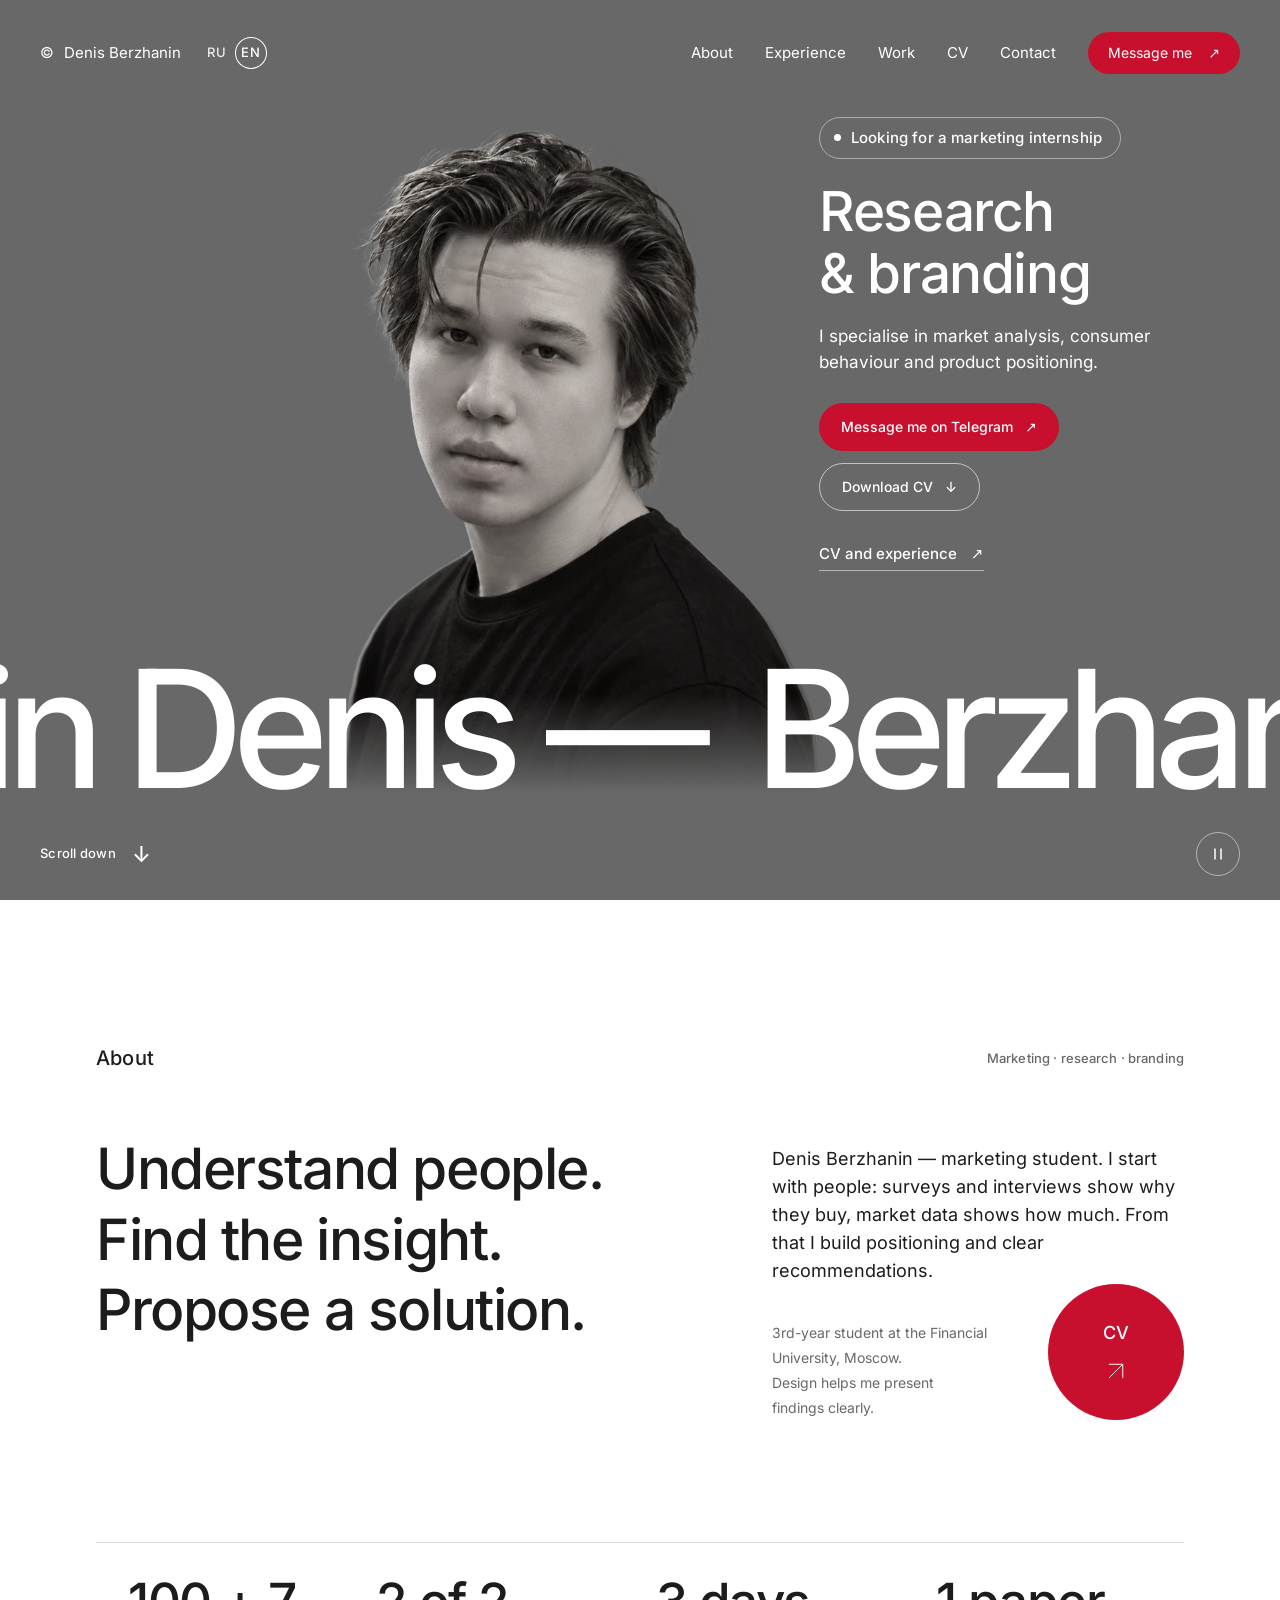
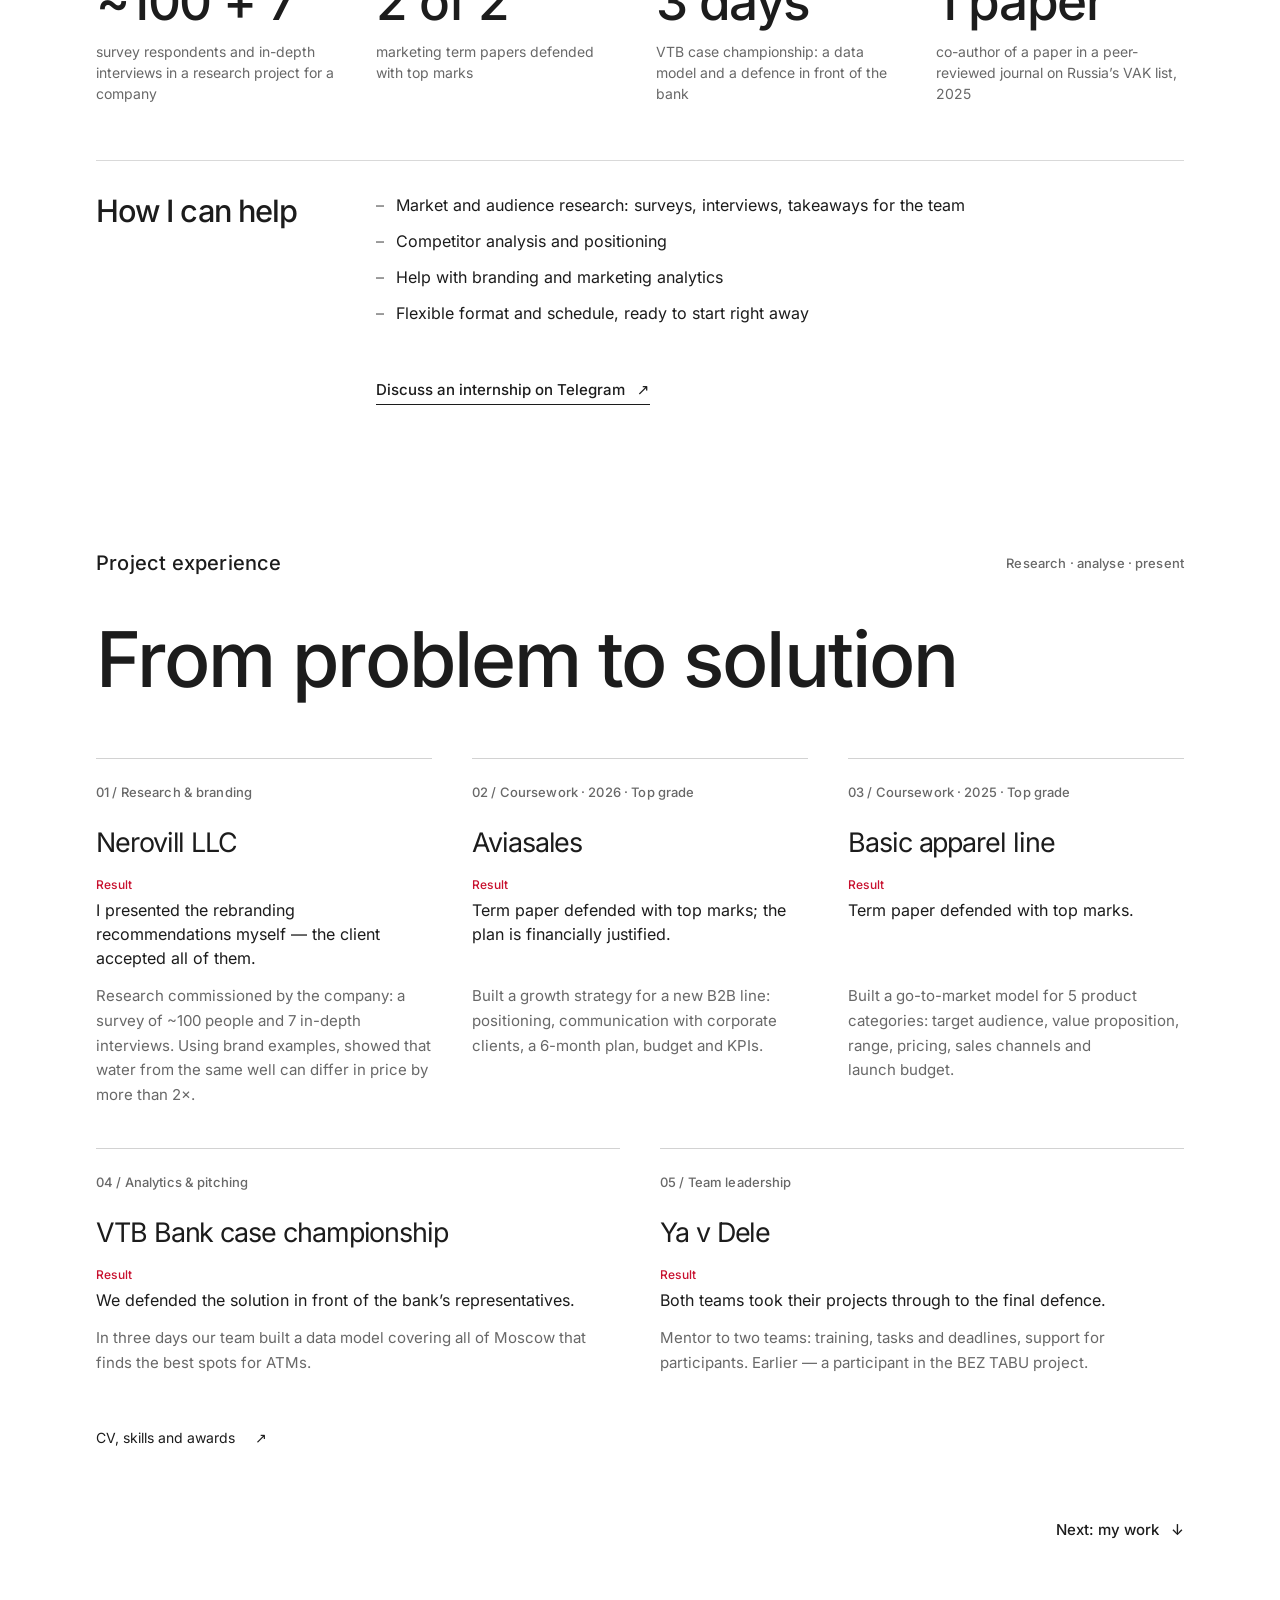
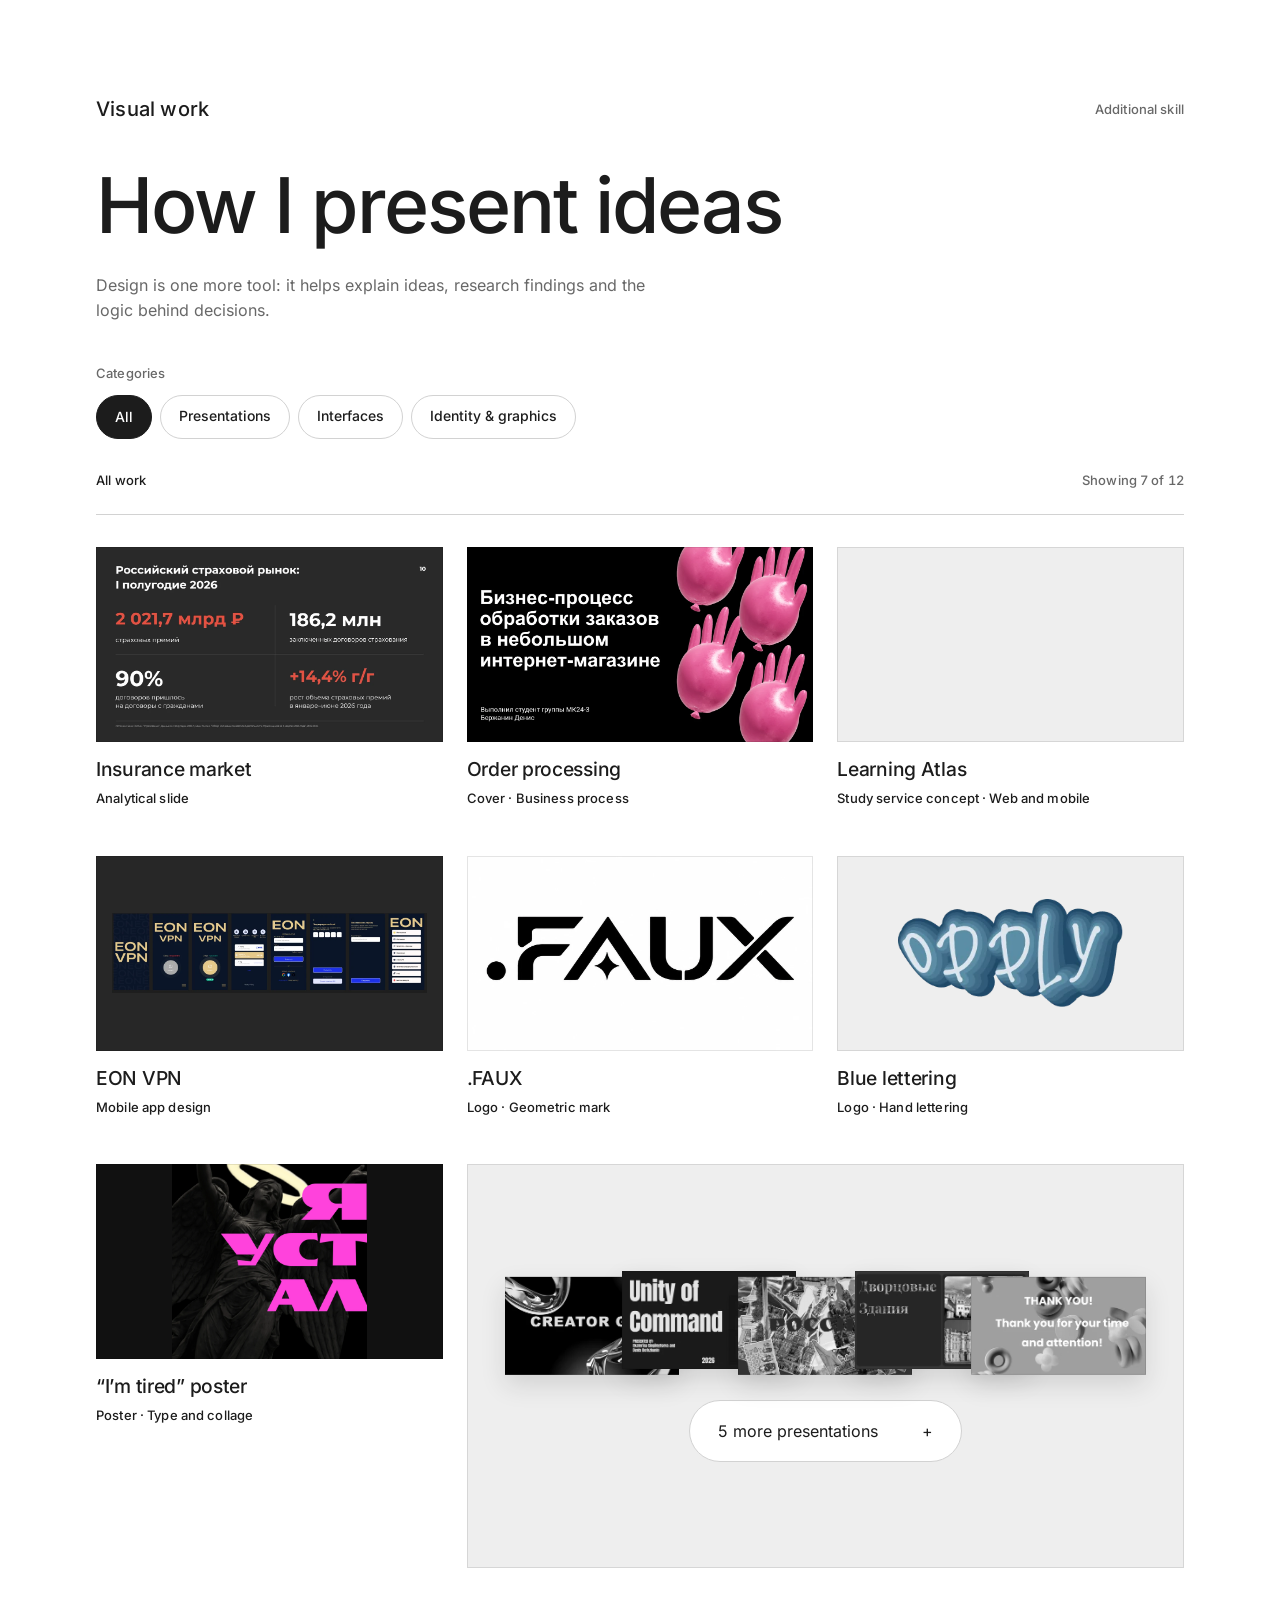
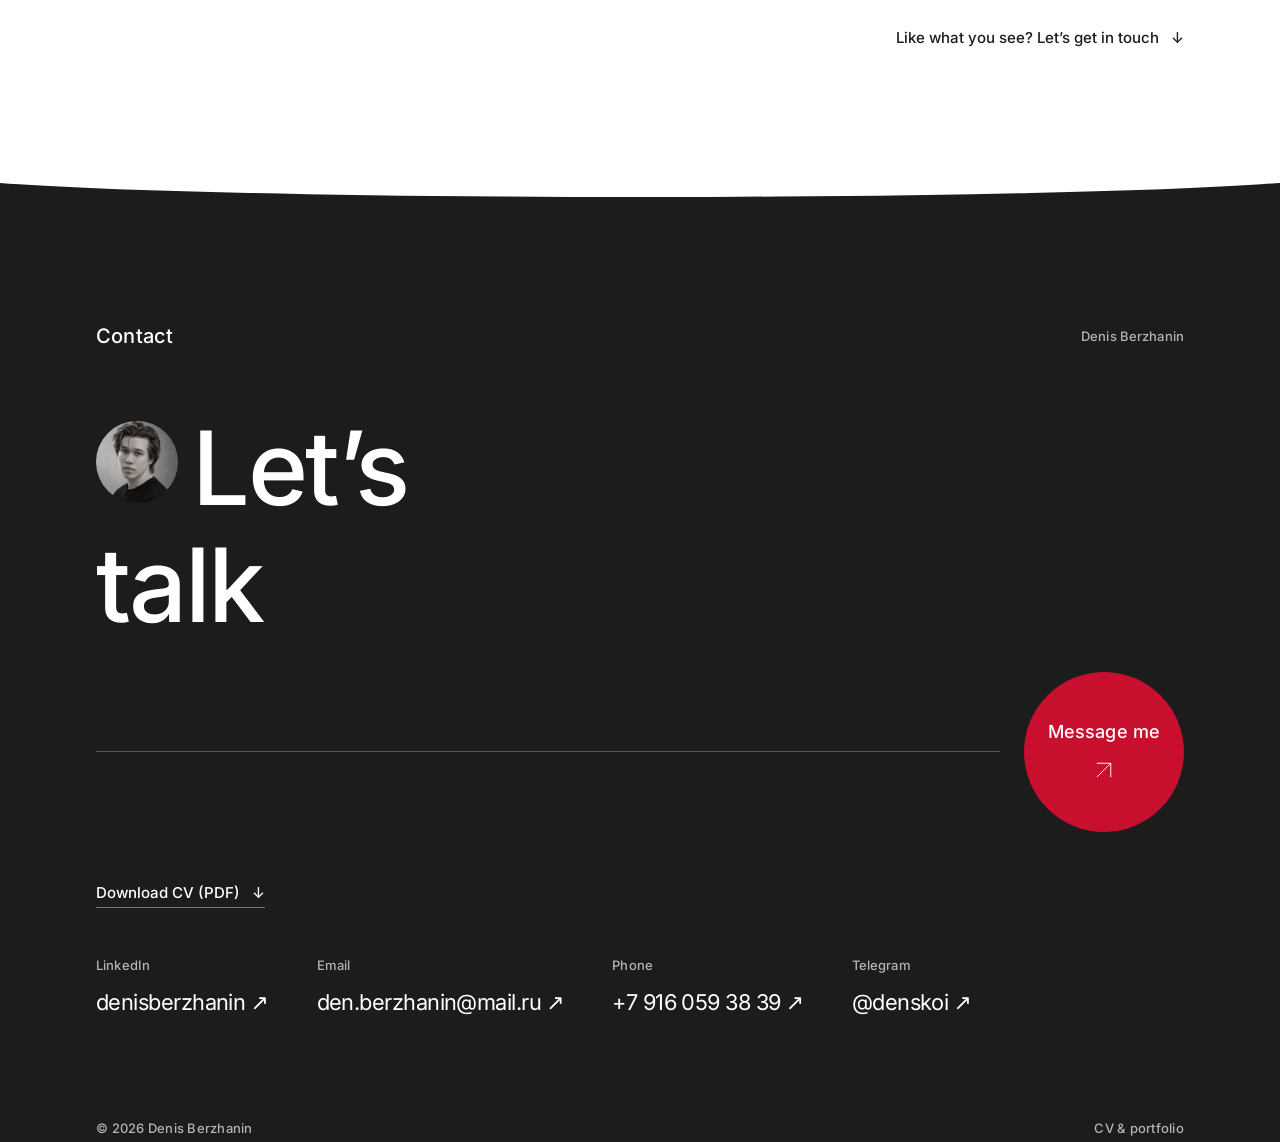
==== en/index.html @ f5c71a28 "Use a quiet gray // instead of · in resume meta lines Co-Authored-By: Claude Sonnet 5.5 <noreply@ant" ====
<!doctype html>
<html lang="en">
<head>
  <meta charset="utf-8">
  <meta name="viewport" content="width=device-width, initial-scale=1">
  <meta name="description" content="Denis Berzhanin — marketing student looking for a marketing internship. Market and consumer research, positioning, branding. Projects, CV and certificates.">
  <link rel="alternate" hreflang="ru" href="https://denisberzh.github.io/">
  <link rel="alternate" hreflang="en" href="https://denisberzh.github.io/en/">
  <link rel="alternate" hreflang="x-default" href="https://denisberzh.github.io/">
  <link rel="canonical" href="https://denisberzh.github.io/en/">
  <meta property="og:type" content="website">
  <meta property="og:locale" content="en_US">
  <meta property="og:locale:alternate" content="ru_RU">
  <meta property="og:site_name" content="Denis Berzhanin">
  <meta property="og:title" content="Denis Berzhanin — marketing · research &amp; branding">
  <meta property="og:description" content="Denis Berzhanin — marketing student looking for a marketing internship. Market and consumer research, positioning, branding. Projects, CV and certificates.">
  <meta property="og:url" content="https://denisberzh.github.io/en/">
  <meta property="og:image" content="https://denisberzh.github.io/assets/og-image-en.jpg">
  <meta property="og:image:width" content="1200">
  <meta property="og:image:height" content="630">
  <meta property="og:image:alt" content="Denis Berzhanin — marketing · research &amp; branding, portrait and areas of work">
  <meta name="twitter:card" content="summary_large_image">
  <meta name="twitter:title" content="Denis Berzhanin — marketing · research &amp; branding">
  <meta name="twitter:description" content="Denis Berzhanin — marketing student looking for a marketing internship. Market and consumer research, positioning, branding. Projects, CV and certificates.">
  <meta name="twitter:image" content="https://denisberzh.github.io/assets/og-image-en.jpg">
  <meta name="theme-color" content="#1c1c1c">
  <script type="application/ld+json" id="person-ld">{"@context": "https://schema.org", "@type": "Person", "name": "Denis Berzhanin", "alternateName": ["Денис Бержанин", "Berzhanin Denis"], "url": "https://denisberzh.github.io/en/", "image": "https://denisberzh.github.io/assets/portrait-800.webp", "jobTitle": "Marketing student", "description": "Marketing student looking for a marketing internship. Market analysis, consumer behaviour, product positioning.", "affiliation": {"@type": "CollegeOrUniversity", "name": "Financial University under the Government of the Russian Federation"}, "knowsLanguage": ["ru", "en"], "knowsAbout": ["Marketing research", "Segmentation", "Positioning", "Branding"], "email": "mailto:den.berzhanin@mail.ru", "sameAs": ["https://www.linkedin.com/in/denisberzhanin/", "https://t.me/denskoi", "https://github.com/DenisBerzh"]}</script>
  <title>Denis Berzhanin — marketing · research &amp; branding</title>
  <link rel="icon" href="../assets/favicon.svg" type="image/svg+xml">
  <link rel="icon" href="../assets/favicon-32.png" type="image/png" sizes="32x32">
  <link rel="apple-touch-icon" href="../assets/apple-touch-icon.png">
  <link rel="preload" href="../assets/fonts/InterTight-lat.woff2" as="font" type="font/woff2" crossorigin>
  <link rel="preload" href="../assets/fonts/Inter-cyr.woff2" as="font" type="font/woff2" crossorigin>
  <link rel="preload" href="../assets/fonts/InterDisplay500-cyr.woff2" as="font" type="font/woff2" crossorigin>
  <link rel="preload" href="../assets/fonts/Inter-lat.woff2" as="font" type="font/woff2" crossorigin>
  <link rel="stylesheet" href="../styles.css?v=design-41">
    <link rel="stylesheet" href="../motion.css?v=motion-12">
  <script src="../motion-boot.js?v=motion-9"></script>
  <script src="../motion.js?v=motion-12" defer></script>
  <script src="../analytics.js?v=goals-3" defer></script>
  <script src="../app.js?v=grid-8" defer></script>
  <!-- Yandex.Metrika counter -->
  <script type="text/javascript">
    (function(m,e,t,r,i,k,a){
        m[i]=m[i]||function(){(m[i].a=m[i].a||[]).push(arguments)};
        m[i].l=1*new Date();
        for (var j = 0; j < document.scripts.length; j++) {if (document.scripts[j].src === r) { return; }}
        k=e.createElement(t),a=e.getElementsByTagName(t)[0],k.async=1,k.src=r,a.parentNode.insertBefore(k,a)
    })(window, document,'script','https://mc.yandex.ru/metrika/tag.js?id=113702455', 'ym');

    ym(113702455, 'init', {ssr:true, webvisor:true, clickmap:true, ecommerce:"dataLayer", referrer: document.referrer, url: location.href, accurateTrackBounce:true, trackLinks:true});
  </script>
  <noscript><div><img src="https://mc.yandex.ru/watch/113702455" style="position:absolute; left:-9999px;" alt="" /></div></noscript>
  <!-- /Yandex.Metrika counter -->
</head>
<body>
  <div class="page-curtain" aria-hidden="true"><span class="curtain-label">Portfolio</span></div>
  <a class="skip-link" href="#about">Skip to content</a>
  <header class="header">
    <a class="wordmark" href="#home" aria-label="Denis Berzhanin — home"><span class="copyright">©</span><span>Denis Berzhanin</span></a><span class="lang-switch" aria-label="Site language"><a href="../index.html" hreflang="ru" lang="ru">RU</a><span aria-current="true">EN</span></span>
    <div class="header-actions"><nav class="desktop-nav" aria-label="Main navigation"><a href="#about">About</a><a href="#experience">Experience</a><a href="#projects">Work</a><a href="resume.html">CV</a><a href="#contact">Contact</a></nav><a class="header-write" href="https://t.me/denskoi" target="_blank" rel="noopener">Message me <span aria-hidden="true">↗</span></a></div>
  </header>
  <button class="menu-toggle magnetic" type="button" aria-label="Open menu" aria-expanded="false" aria-controls="menu"><span></span><span></span></button>
  <dialog id="menu" class="menu" aria-label="Site navigation">
    <button class="menu-close" type="button" aria-label="Close menu"><span></span><span></span></button>
    <p class="eyebrow">Navigation</p>
    <nav aria-label="Site menu"><a href="#home">Home</a><a href="#about">About</a><a href="#experience">Experience</a><a href="#projects">Work</a><a href="resume.html">CV</a><a href="#contact">Contact</a></nav>
    <span class="lang-switch menu-lang" aria-label="Site language"><a href="../index.html" hreflang="ru" lang="ru">RU</a><span aria-current="true">EN</span></span><div class="menu-contacts"><a href="https://www.linkedin.com/in/denisberzhanin/" target="_blank" rel="noopener"><span>LinkedIn</span>denisberzhanin ↗</a><a href="mailto:den.berzhanin@mail.ru"><span>Email</span>den.berzhanin@mail.ru</a><a href="https://t.me/denskoi" target="_blank" rel="noopener"><span>Telegram</span>@denskoi ↗</a></div>
  </dialog>
  <main>
    <section id="home" class="hero hero--silhouette" aria-labelledby="name">
      <div class="portrait-wrap"><img class="portrait" src="../assets/portrait-original-cutout-1122.webp" srcset="../assets/portrait-original-cutout-480.webp 480w, ../assets/portrait-original-cutout-800.webp 800w, ../assets/portrait-original-cutout-1122.webp 1122w" sizes="(max-width: 700px) 94vw, (max-width: 1500px) 46vw, 700px" decoding="async" alt="Black-and-white portrait of Denis Berzhanin" fetchpriority="high" width="1122" height="1402"></div>
      <div class="hero-intro">
        <p class="hero-status"><span class="status-dot" aria-hidden="true"></span>Looking for a marketing internship</p>
        <h1 id="name" class="hero-title"><span class="sr-only">Denis Berzhanin — </span><span class="line" style="--i:0"><span class="line-inner">Research</span></span><span class="line" style="--i:1"><span class="line-inner">&amp; branding</span></span></h1>
        <p class="hero-summary">I specialise in market analysis, consumer behaviour and product positioning.</p>
        <div class="hero-cta"><a class="cta cta-primary" href="https://t.me/denskoi" target="_blank" rel="noopener">Message me on Telegram <span aria-hidden="true">↗</span></a><a class="cta cta-secondary" href="../assets/denis-berzhanin-cv-en.pdf" download>Download CV <span aria-hidden="true">↓</span></a></div>
        <a class="hero-link-label" href="resume.html">CV and experience <span aria-hidden="true">↗</span></a>
      </div>
      <div class="name-marquee" aria-hidden="true"><div class="name-track"><span>Berzhanin Denis —&nbsp;</span><span>Berzhanin Denis —&nbsp;</span><span>Berzhanin Denis —&nbsp;</span></div></div>
      <div class="hero-bottom"><a class="scroll-link" href="#about">Scroll down <span aria-hidden="true">↓</span></a><button class="pause-motion" type="button" aria-pressed="false" aria-label="Pause the moving name"><svg viewBox="0 0 16 16" aria-hidden="true"><path d="M5 3v10M11 3v10"/></svg></button></div>
    </section>
    <section id="about" class="about section-light">
      <div class="section-top"><p class="eyebrow">About</p><span class="subtle">Marketing · research · branding</span></div>
      <div class="about-grid">
        <div class="about-lead"><h2 data-reveal>Understand people.<br>Find the insight.<br>Propose a solution.</h2></div>
        <div class="about-aside" data-reveal><p>Denis Berzhanin — marketing student. I start with people: surveys and interviews show why they buy, market data shows how much. From that I build positioning and clear recommendations.</p><p class="subtle">3rd-year student at the Financial University, Moscow.<br>Design helps me present findings clearly.</p><a class="round-link magnetic" href="resume.html"><span>CV</span><svg viewBox="0 0 32 32" aria-hidden="true"><path d="M7 25L25 7M7 7h18v18"/></svg></a></div>
      <ul class="about-facts" data-reveal aria-label="Key results at a glance"><li><b>~100 + 7</b><span>survey respondents and in-depth interviews in a research project for a company</span></li><li><b>2 of 2</b><span>marketing term papers defended with top marks</span></li><li><b>3 days</b><span>VTB case championship: a data model and a defence in front of the bank</span></li><li><b>1 paper</b><span>co-author of a paper in a peer-reviewed journal on Russia’s VAK list, 2025</span></li></ul>
      </div>
      <div class="about-useful" data-reveal><h3>How I can help</h3><ul><li>Market and audience research: surveys, interviews, takeaways for the team</li><li>Competitor analysis and positioning</li><li>Help with branding and marketing analytics</li><li>Flexible format and schedule, ready to start right away</li></ul><a class="text-link useful-cta" href="https://t.me/denskoi" target="_blank" rel="noopener">Discuss an internship on Telegram <span aria-hidden="true">↗</span></a></div>
    </section>
    <section id="experience" class="marketing-experience section-light" aria-labelledby="experience-title">
      <div class="section-top"><p class="eyebrow">Project experience</p><span class="subtle">Research · analyse · present</span></div>
      <h2 id="experience-title" class="portfolio-heading">From problem to solution</h2>
      <div class="experience-list">
        <article class="experience-item" data-reveal><p class="eyebrow">01 / Research &amp; branding</p><h3>Nerovill LLC</h3><p class="experience-result"><b>Result</b>I presented the rebranding recommendations myself — the client accepted all of them.</p><p>Research commissioned by the company: a survey of ~100 people and 7 in-depth interviews. Using brand examples, showed that water from the same well can differ in price by more than 2×.</p></article>
        <article class="experience-item" data-reveal><p class="eyebrow">02 / Coursework · 2026 · Top grade</p><h3>Aviasales</h3><p class="experience-result"><b>Result</b>Term paper defended with top marks; the plan is financially justified.</p><p>Built a growth strategy for a new B2B line: positioning, communication with corporate clients, a 6-month plan, budget and KPIs.</p></article>
        <article class="experience-item" data-reveal><p class="eyebrow">03 / Coursework · 2025 · Top grade</p><h3>Basic apparel line</h3><p class="experience-result"><b>Result</b>Term paper defended with top marks.</p><p>Built a go-to-market model for 5 product categories: target audience, value proposition, range, pricing, sales channels and launch budget.</p></article>
        <article class="experience-item" data-reveal><p class="eyebrow">04 / Analytics &amp; pitching</p><h3>VTB Bank case championship</h3><p class="experience-result"><b>Result</b>We defended the solution in front of the bank’s representatives.</p><p>In three days our team built a data model covering all of Moscow that finds the best spots for ATMs.</p></article>
        <article class="experience-item" data-reveal><p class="eyebrow">05 / Team leadership</p><h3>Ya v Dele</h3><p class="experience-result"><b>Result</b>Both teams took their projects through to the final defence.</p><p>Mentor to two teams: training, tasks and deadlines, support for participants. Earlier — a participant in the BEZ TABU project.</p></article>
      </div>
      <a class="text-link experience-link" href="resume.html#resume">CV, skills and awards <span aria-hidden="true">↗</span></a>
      <a class="next-step" href="#projects">Next: my work <span aria-hidden="true">↓</span></a>
    </section>
    <section id="projects" class="projects section-light" aria-labelledby="projects-title">
      <div class="section-top"><p class="eyebrow">Visual work</p><span class="subtle">Additional skill</span></div>
      <h2 id="projects-title" class="portfolio-heading">How I present ideas</h2>
      <p class="portfolio-intro">Design is one more tool: it helps explain ideas, research findings and the logic behind decisions.</p>
      <div class="portfolio-filters" role="group" aria-label="Work filters">
        <div class="category-top"><span class="eyebrow">Categories</span><button class="all-filter" type="button" data-filter="all" aria-pressed="true" aria-controls="portfolio-grid" hidden>All <span aria-hidden="true">↗</span></button></div>
        <button class="category-row" type="button" data-filter="presentations" data-preview="0" aria-pressed="false" aria-controls="portfolio-grid" hidden><span class="category-name">Presentations</span><span class="category-description">Business and creative <br><span>7 pieces</span></span><span class="category-arrow" aria-hidden="true">↗</span></button>
        <button class="category-row" type="button" data-filter="interfaces" data-preview="1" aria-pressed="false" aria-controls="portfolio-grid" hidden><span class="category-name">Interfaces</span><span class="category-description">Web and apps <br><span>2 pieces</span></span><span class="category-arrow" aria-hidden="true">↗</span></button>
        <button class="category-row" type="button" data-filter="identity" data-preview="2" aria-pressed="false" aria-controls="portfolio-grid" hidden><span class="category-name">Identity<br class="identity-break"> &amp; graphics</span><span class="category-description">Logos and a poster <br><span>3 pieces</span></span><span class="category-arrow" aria-hidden="true">↗</span></button>
      </div>
      <div id="portfolio-results" class="portfolio-grid-heading" tabindex="-1"><p id="selected-category">All work</p><div class="portfolio-result-actions"><span id="visible-count">12 pieces</span><button id="reset-filter" type="button" hidden>All work ↗</button></div></div>
      <p class="sr-only" id="filter-status" role="status" aria-live="polite"></p>
      <div id="portfolio-grid" class="project-gallery portfolio-grid">
<figure class="portfolio-card" data-category="presentations">
            <a class="slide-open" href="../assets/presentations/insurance.png" data-work="0" aria-label="View: Insurance market" aria-haspopup="dialog"><span class="slide-frame"><img class="slide-thumb" src="../assets/presentations/insurance-1600.webp" srcset="../assets/presentations/insurance-400.webp 400w, ../assets/presentations/insurance-800.webp 800w, ../assets/presentations/insurance-1200.webp 1200w, ../assets/presentations/insurance-1600.webp 1600w" sizes="(max-width: 600px) 100vw, (max-width: 1050px) 85vw, 1200px" decoding="async" alt="Russian insurance market, H1 2026 — slide with key figures" loading="lazy" width="1919" height="1079"><span class="slide-open-label" aria-hidden="true">View ↗</span></span></a>
            <figcaption><h3>Insurance market</h3><p>Analytical slide</p></figcaption>
          </figure>
<figure class="portfolio-card " data-category="presentations">
            <a class="slide-open" href="../assets/presentations/orders.png" data-work="1" aria-label="View: Order processing" aria-haspopup="dialog"><span class="slide-frame"><img class="slide-thumb" src="../assets/presentations/orders-1600.webp" srcset="../assets/presentations/orders-400.webp 400w, ../assets/presentations/orders-800.webp 800w, ../assets/presentations/orders-1200.webp 1200w, ../assets/presentations/orders-1600.webp 1600w" sizes="(max-width: 600px) 100vw, (max-width: 1050px) 85vw, 1200px" decoding="async" alt="Order-processing business flow for a small online store — black and pink cover" loading="lazy" width="1919" height="1079"><span class="slide-open-label" aria-hidden="true">View ↗</span></span></a>
            <figcaption><h3>Order processing</h3><p>Cover · Business process</p></figcaption>
          </figure>
<figure class="portfolio-card " data-category="presentations" data-extra-presentation>
            <a class="slide-open" href="../assets/presentations/creator.png" data-work="2" aria-label="View: Creator Gym" aria-haspopup="dialog"><span class="slide-frame"><img class="slide-thumb" src="../assets/presentations/creator-1600.webp" srcset="../assets/presentations/creator-400.webp 400w, ../assets/presentations/creator-800.webp 800w, ../assets/presentations/creator-1200.webp 1200w, ../assets/presentations/creator-1600.webp 1600w" sizes="(max-width: 600px) 100vw, (max-width: 1050px) 85vw, 1200px" decoding="async" alt="Creator Gym — black cover with chrome 3D shapes" loading="lazy" width="1919" height="1079"><span class="slide-open-label" aria-hidden="true">View ↗</span></span></a>
            <figcaption><h3>Creator Gym</h3><p>Cover · 3D graphics</p></figcaption>
          </figure>
<figure class="portfolio-card " data-category="presentations" data-extra-presentation>
            <a class="slide-open" href="../assets/presentations/unity.png" data-work="3" aria-label="View: Unity of Command" aria-haspopup="dialog"><span class="slide-frame"><img class="slide-thumb" src="../assets/presentations/unity-1600.webp" srcset="../assets/presentations/unity-400.webp 400w, ../assets/presentations/unity-800.webp 800w, ../assets/presentations/unity-1200.webp 1200w, ../assets/presentations/unity-1600.webp 1600w" sizes="(max-width: 600px) 100vw, (max-width: 1050px) 85vw, 1200px" decoding="async" alt="Unity of Command — burgundy typographic cover. Ekaterina Singileytseva and Denis Berzhanin" loading="lazy" width="1919" height="1079"><span class="slide-open-label" aria-hidden="true">View ↗</span></span></a>
            <figcaption><h3>Unity of Command</h3><p>Cover · Joint work</p></figcaption>
          </figure>
<figure class="portfolio-card " data-category="presentations" data-extra-presentation>
            <a class="slide-open" href="../assets/presentations/russia.png" data-work="4" aria-label="View: Russia and Russian culture" aria-haspopup="dialog"><span class="slide-frame"><img class="slide-thumb" src="../assets/presentations/russia-1486.webp" srcset="../assets/presentations/russia-400.webp 400w, ../assets/presentations/russia-800.webp 800w, ../assets/presentations/russia-1200.webp 1200w, ../assets/presentations/russia-1486.webp 1486w" sizes="(max-width: 600px) 100vw, (max-width: 1050px) 85vw, 1200px" decoding="async" alt="Russia — collage of architecture and cultural symbols" loading="lazy" width="1486" height="835"><span class="slide-open-label" aria-hidden="true">View ↗</span></span></a>
            <figcaption><h3>Russia and Russian culture</h3><p>Collages · 3 slides</p></figcaption>
          </figure>
<figure class="portfolio-card " data-category="presentations" data-extra-presentation>
            <a class="slide-open" href="../assets/presentations/palaces.png" data-work="5" aria-label="View: Palace buildings" aria-haspopup="dialog"><span class="slide-frame"><img class="slide-thumb" src="../assets/presentations/palaces-1600.webp" srcset="../assets/presentations/palaces-400.webp 400w, ../assets/presentations/palaces-800.webp 800w, ../assets/presentations/palaces-1200.webp 1200w, ../assets/presentations/palaces-1600.webp 1600w" sizes="(max-width: 600px) 100vw, (max-width: 1050px) 85vw, 1200px" decoding="async" alt="Palace buildings — black-and-white architectural collage" loading="lazy" width="1919" height="1077"><span class="slide-open-label" aria-hidden="true">View ↗</span></span></a>
            <figcaption><h3>Palace buildings</h3><p>Collage · Textures</p></figcaption>
          </figure>
<figure class="portfolio-card " data-category="presentations" data-extra-presentation>
            <a class="slide-open" href="../assets/presentations/closing.png" data-work="6" aria-label="View: 3D composition" aria-haspopup="dialog"><span class="slide-frame"><img class="slide-thumb" src="../assets/presentations/closing-1600.webp" srcset="../assets/presentations/closing-400.webp 400w, ../assets/presentations/closing-800.webp 800w, ../assets/presentations/closing-1200.webp 1200w, ../assets/presentations/closing-1600.webp 1600w" sizes="(max-width: 600px) 100vw, (max-width: 1050px) 85vw, 1200px" decoding="async" alt="Thank you — closing slide with purple and green 3D shapes" loading="lazy" width="1919" height="1079"><span class="slide-open-label" aria-hidden="true">View ↗</span></span></a>
            <figcaption><h3>3D composition</h3><p>Closing slide</p></figcaption>
          </figure>
<button id="more-presentations" class="more-presentations" type="button" aria-expanded="false" aria-controls="portfolio-grid" hidden><span class="more-preview" aria-hidden="true"><img src="../assets/presentations/creator-400.webp" alt="" width="400" height="225" loading="lazy" decoding="async"><img src="../assets/presentations/unity-400.webp" alt="" width="400" height="225" loading="lazy" decoding="async"><img src="../assets/presentations/russia-400.webp" alt="" width="400" height="225" loading="lazy" decoding="async"><img src="../assets/presentations/palaces-400.webp" alt="" width="400" height="225" loading="lazy" decoding="async"><img src="../assets/presentations/closing-400.webp" alt="" width="400" height="225" loading="lazy" decoding="async"></span><span class="more-label">5 more presentations <span aria-hidden="true">+</span></span></button>
<figure class="portfolio-card interface" data-category="interfaces">
            <a class="slide-open" href="../assets/design/atlas-upscaled.png" data-work="7" aria-label="View: Learning Atlas" aria-haspopup="dialog"><span class="slide-frame"><img class="slide-thumb" src="../assets/design/atlas-1134.webp" srcset="../assets/design/atlas-400.webp 400w, ../assets/design/atlas-800.webp 800w, ../assets/design/atlas-1134.webp 1134w" sizes="(max-width: 600px) 100vw, (max-width: 1050px) 85vw, 1200px" decoding="async" alt="Learning Atlas — exam-prep map, subject cards and mobile version" loading="lazy" width="1134" height="713"><span class="slide-open-label" aria-hidden="true">View ↗</span></span></a>
            <figcaption><h3>Learning Atlas</h3><p>Study service concept · Web and mobile</p></figcaption>
          </figure>
<figure class="portfolio-card panorama" data-category="interfaces">
            <a class="slide-open" href="../assets/design/eon-upscaled.png" data-work="8" aria-label="View: EON VPN" aria-haspopup="dialog"><span class="slide-frame"><img class="slide-thumb" src="../assets/design/eon-1075.webp" srcset="../assets/design/eon-400.webp 400w, ../assets/design/eon-800.webp 800w, ../assets/design/eon-1075.webp 1075w" sizes="(max-width: 600px) 100vw, (max-width: 1050px) 85vw, 1200px" decoding="async" alt="EON VPN — connection, plans, sign-in, email confirmation, password recovery and settings screens" loading="lazy" width="1075" height="276"><span class="slide-open-label" aria-hidden="true">View ↗</span></span></a>
            <figcaption><h3>EON VPN</h3><p>Mobile app design</p></figcaption>
          </figure>
<figure class="portfolio-card logo" data-category="identity">
            <a class="slide-open" href="../assets/design/faux.png" data-work="9" aria-label="View: .FAUX" aria-haspopup="dialog"><span class="slide-frame"><img class="slide-thumb" src="../assets/design/faux-1254.webp" srcset="../assets/design/faux-400.webp 400w, ../assets/design/faux-800.webp 800w, ../assets/design/faux-1200.webp 1200w, ../assets/design/faux-1254.webp 1254w" sizes="(max-width: 600px) 100vw, (max-width: 1050px) 85vw, 1200px" decoding="async" alt=".FAUX — black geometric logo on white" loading="lazy" width="1254" height="1254"><span class="slide-open-label" aria-hidden="true">View ↗</span></span></a>
            <figcaption><h3>.FAUX</h3><p>Logo · Geometric mark</p></figcaption>
          </figure>
<figure class="portfolio-card logo lettering" data-category="identity">
            <a class="slide-open" href="../assets/design/lettering.png" data-work="10" aria-label="View: Blue lettering" aria-haspopup="dialog"><span class="slide-frame"><img class="slide-thumb" src="../assets/design/lettering-314.webp" srcset="../assets/design/lettering-314.webp 314w" sizes="(max-width: 600px) 100vw, (max-width: 1050px) 85vw, 1200px" decoding="async" alt="Blue logo with hand-drawn letters and a layered outline" loading="lazy" width="314" height="150"><span class="slide-open-label" aria-hidden="true">View ↗</span></span></a>
            <figcaption><h3>Blue lettering</h3><p>Logo · Hand lettering</p></figcaption>
          </figure>
<figure class="portfolio-card poster" data-category="identity">
            <a class="slide-open" href="../assets/design/angel.png" data-work="11" aria-label="View: “I’m tired” poster" aria-haspopup="dialog"><span class="slide-frame"><img class="slide-thumb" src="../assets/design/angel-1280.webp" srcset="../assets/design/angel-400.webp 400w, ../assets/design/angel-800.webp 800w, ../assets/design/angel-1200.webp 1200w, ../assets/design/angel-1280.webp 1280w" sizes="(max-width: 600px) 100vw, (max-width: 1050px) 85vw, 1200px" decoding="async" alt="“I’m tired” — poster with an angel statue, a light halo and bright pink type (Russian text)" loading="lazy" width="1280" height="1280"><span class="slide-open-label" aria-hidden="true">View ↗</span></span></a>
            <figcaption><h3>“I’m tired” poster</h3><p>Poster · Type and collage</p></figcaption>
          </figure>
      </div>
      <a class="next-step" href="#contact">Like what you see? Let’s get in touch <span aria-hidden="true">↓</span></a>
    </section>
    <section id="contact" class="contact">
      <div class="section-top"><p class="eyebrow">Contact</p><span class="subtle">Denis Berzhanin</span></div>
      <h2 data-reveal><span class="contact-portrait"><img src="../assets/portrait-1122.webp" srcset="../assets/portrait-400.webp 400w, ../assets/portrait-800.webp 800w, ../assets/portrait-1122.webp 1122w" sizes="64px" decoding="async" alt="" width="1122" height="1402" loading="lazy"></span>Let’s<br>talk</h2>
      <div class="contact-line"><span class="contact-rule"></span><a class="round-link inverse magnetic" href="https://t.me/denskoi" target="_blank" rel="noopener"><span>Message me</span><svg viewBox="0 0 32 32" aria-hidden="true"><path d="M7 25L25 7M7 7h18v18"/></svg></a></div>
      <a class="contact-cv" href="../assets/denis-berzhanin-cv-en.pdf" download>Download CV (PDF) <span aria-hidden="true">↓</span></a>
      <div class="contact-links" role="group" aria-label="Get in touch">
        <a href="https://www.linkedin.com/in/denisberzhanin/" target="_blank" rel="noopener"><span>LinkedIn</span>denisberzhanin ↗</a>
        <a href="mailto:den.berzhanin@mail.ru"><span>Email</span>den.berzhanin@mail.ru ↗</a>
        <a href="tel:+79160593839"><span>Phone</span>+7&nbsp;916&nbsp;059&nbsp;38&nbsp;39 ↗</a>
        <a href="https://t.me/denskoi" target="_blank" rel="noopener"><span>Telegram</span>@denskoi ↗</a>
      </div>
      <footer><span>© 2026 Denis Berzhanin</span><span>CV &amp; portfolio</span></footer>
    </section>
  </main>
  <div class="category-preview" aria-hidden="true"><div class="category-preview-inner"><div class="category-preview-track">
    <div class="category-preview-slide"><img src="../assets/presentations/insurance-1600.webp" srcset="../assets/presentations/insurance-400.webp 400w, ../assets/presentations/insurance-800.webp 800w, ../assets/presentations/insurance-1200.webp 1200w, ../assets/presentations/insurance-1600.webp 1600w" sizes="30vw" decoding="async" alt="" width="1919" height="1079" loading="lazy"></div>
    <div class="category-preview-slide"><img src="../assets/design/atlas-1134.webp" srcset="../assets/design/atlas-400.webp 400w, ../assets/design/atlas-800.webp 800w, ../assets/design/atlas-1134.webp 1134w" sizes="30vw" decoding="async" alt="" width="1134" height="713" loading="lazy"></div>
    <div class="category-preview-slide"><img src="../assets/design/faux-1254.webp" srcset="../assets/design/faux-400.webp 400w, ../assets/design/faux-800.webp 800w, ../assets/design/faux-1200.webp 1200w, ../assets/design/faux-1254.webp 1254w" sizes="30vw" decoding="async" alt="" width="1254" height="1254" loading="lazy"></div>
  </div></div><span class="category-preview-badge">See work</span></div>
  <a class="sticky-write" href="https://t.me/denskoi" target="_blank" rel="noopener" hidden>Message me on Telegram <span aria-hidden="true">↗</span></a>
  <dialog id="slide-viewer" class="slide-viewer" aria-labelledby="slide-title">
    <div class="slide-viewer-header"><h2 id="slide-title"></h2><button class="slide-close" type="button" aria-label="Close viewer">×</button></div>
    <div class="slide-stage" role="group" tabindex="0" aria-label="Work image"><img id="slide-image" class="slide-image" alt=""></div>
    <p class="panorama-hint" hidden>Scroll right to see all screens.</p>
    <p class="slide-load-status" role="status" hidden>Loading image…</p>
    <div class="slide-controls"><button class="slide-prev" type="button" aria-label="Previous image">←</button><p id="slide-status" role="status" aria-live="polite"></p><button class="slide-next" type="button" aria-label="Next image">→</button></div>
    <a class="slide-source" href="../" target="_blank" rel="noopener" hidden>Original image ↗</a>
    <a class="slide-original" href="../" target="_blank" rel="noopener">Open image ↗</a>
  </dialog>
  <script id="portfolio-data" type="application/json">[{"title": "Insurance market", "slides": [{"src": "../assets/presentations/insurance.png", "view": "../assets/presentations/insurance-1600.webp", "alt": "Russian insurance market, H1 2026 — slide with key figures"}], "detail": "Analytical slide", "category": "presentations"}, {"title": "Order processing", "slides": [{"src": "../assets/presentations/orders.png", "view": "../assets/presentations/orders-1600.webp", "alt": "Order-processing business flow for a small online store — black and pink cover"}], "detail": "Cover · Business process", "category": "presentations"}, {"title": "Creator Gym", "slides": [{"src": "../assets/presentations/creator.png", "view": "../assets/presentations/creator-1600.webp", "alt": "Creator Gym — black cover with chrome 3D shapes"}], "detail": "Cover · 3D graphics", "category": "presentations"}, {"title": "Unity of Command", "slides": [{"src": "../assets/presentations/unity.png", "view": "../assets/presentations/unity-1600.webp", "alt": "Unity of Command — burgundy typographic cover. Ekaterina Singileytseva and Denis Berzhanin"}], "detail": "Cover · Joint work", "category": "presentations"}, {"title": "Russia and Russian culture", "slides": [{"src": "../assets/presentations/russia.png", "view": "../assets/presentations/russia-1486.webp", "alt": "Russia — collage of architecture and cultural symbols"}, {"src": "../assets/presentations/culture.png", "view": "../assets/presentations/culture-1600.webp", "alt": "Russian Culture — white and blue cover with flowers"}, {"src": "../assets/presentations/words.png", "view": "../assets/presentations/words-1600.webp", "alt": "Words you can use today — red slide with Russian words and translations"}], "detail": "Collages · 3 slides", "category": "presentations"}, {"title": "Palace buildings", "slides": [{"src": "../assets/presentations/palaces.png", "view": "../assets/presentations/palaces-1600.webp", "alt": "Palace buildings — black-and-white architectural collage"}], "detail": "Collage · Textures", "category": "presentations"}, {"title": "3D composition", "slides": [{"src": "../assets/presentations/closing.png", "view": "../assets/presentations/closing-1600.webp", "alt": "Thank you — closing slide with purple and green 3D shapes"}], "detail": "Closing slide", "category": "presentations"}, {"title": "Learning Atlas", "detail": "Study service concept · Web and mobile", "layout": "interface", "view": "", "slides": [{"src": "../assets/design/atlas-upscaled.png", "view": "../assets/design/atlas-1582.webp", "alt": "Learning Atlas — exam-prep map, subject cards and mobile version", "original": "../assets/design/atlas.png"}], "category": "interfaces"}, {"title": "EON VPN", "detail": "Mobile app design", "layout": "panorama", "view": "panorama", "slides": [{"src": "../assets/design/eon-upscaled.png", "view": "../assets/design/eon-1600.webp", "alt": "EON VPN — connection, plans, sign-in, email confirmation, password recovery and settings screens", "original": "../assets/design/eon.png"}], "category": "interfaces"}, {"title": ".FAUX", "detail": "Logo · Geometric mark", "layout": "logo", "view": "", "slides": [{"src": "../assets/design/faux.png", "view": "../assets/design/faux-1254.webp", "alt": ".FAUX — black geometric logo on white"}], "category": "identity"}, {"title": "Blue lettering", "detail": "Logo · Hand lettering", "layout": "logo lettering", "view": "", "slides": [{"src": "../assets/design/lettering.png", "view": "../assets/design/lettering-314.webp", "alt": "Blue logo with hand-drawn letters and a layered outline"}], "category": "identity"}, {"title": "“I’m tired” poster", "detail": "Poster · Type and collage", "layout": "poster", "view": "", "slides": [{"src": "../assets/design/angel.png", "view": "../assets/design/angel-1280.webp", "alt": "“I’m tired” — poster with an angel statue, a light halo and bright pink type (Russian text)"}], "category": "identity"}]</script>
</body>
</html>
---- styles.css ----
/* ===== ТИПОГРАФИКА =====
   Inter Tight — крупные заголовки · Inter — текст и подписи.
   Onest убран в дизайне v2: рядом с Inter он почти неотличим, а пара из
   двух похожих гротесков читается как ошибка. Одна семья — одна система.
   Все гарнитуры с кириллическими сабсетами. */
@font-face{font-family:"Inter Tight";font-style:normal;font-weight:400 700;font-display:swap;
  src:url("assets/fonts/InterTight-cyr.woff2") format("woff2");
  unicode-range:U+0301,U+0400-045F,U+0490-0491,U+04B0-04B1,U+2116}
@font-face{font-family:"Inter Tight";font-style:normal;font-weight:400 700;font-display:swap;
  src:url("assets/fonts/InterTight-lat.woff2") format("woff2")}
@font-face{font-family:"Inter Text";font-style:normal;font-weight:400 600;font-display:swap;
  src:url("assets/fonts/Inter-cyr.woff2") format("woff2");
  unicode-range:U+0301,U+0400-045F,U+0490-0491,U+04B0-04B1,U+2116}
@font-face{font-family:"Inter Text";font-style:normal;font-weight:400 600;font-display:swap;
  src:url("assets/fonts/Inter-lat.woff2") format("woff2")}

/* Inter 500 одной толщины для крупных заголовков: из переменного шрифта, с объединёнными
   контурами. В переменном файле перекладина «н» наложена на ножку, и на крупном
   размере Chrome на Windows рисовал на стыке лишние пиксели. */
@font-face{font-family:"Inter Display";font-style:normal;font-weight:500;font-display:swap;
  src:url("assets/fonts/InterDisplay500-cyr.woff2") format("woff2");
  unicode-range:U+0301,U+0400-045F,U+0490-0491,U+04B0-04B1,U+2116}
@font-face{font-family:"Inter Display";font-style:normal;font-weight:500;font-display:swap;
  src:url("assets/fonts/InterDisplay500-lat.woff2") format("woff2")}
/* Запасные шрифты с пропорциями Inter (замер в браузере, Arial → Inter).
   Пока Inter загружается, текст рисуется Arial того же размера и высоты строки,
   поэтому подмена шрифта не сдвигает строки и картинки. */
@font-face{font-family:"Inter Text Fallback";src:local("Arial"),local("Helvetica"),local("ArialMT");
  size-adjust:106.4%;ascent-override:91.2%;descent-override:22.6%;line-gap-override:0%}
@font-face{font-family:"Inter Tight Fallback";src:local("Arial"),local("Helvetica"),local("ArialMT");
  size-adjust:98.25%;ascent-override:98.73%;descent-override:24.43%;line-gap-override:0%}

:root{--accent:#c8102e;--accent-dark:#a10d26;
  --font-display:"Inter Display","Inter Text","Inter Text Fallback",system-ui,sans-serif;
  --font-latin-display:"Inter Tight","Inter Tight Fallback","Inter Text",system-ui,sans-serif;
  --font-text:"Inter Text","Inter Text Fallback",system-ui,sans-serif;
  --font-label:var(--font-text)}

/* ===== ДИЗАЙН v2: токены =====
   Шкала текста по ролям. Компоненты берут размер отсюда, а не придумывают свой.
   label 13 — подписи, метки, даты, счётчики (Inter 500)
   small 14 — второстепенные фразы, ссылки, кнопки
   body  16 — основной текст
   lead  18 — вводный абзац
   Цвет текста по ролям: primary — содержание, secondary — пояснения и метки. */
:root{
  --fs-label:13px;--fs-small:14px;--fs-body:16px;--fs-lead:18px;--fs-h4:20px;
  --lh-label:1.45;--lh-body:1.6;
  --text-primary:var(--ink);--text-secondary:var(--muted);--text-on-dark-secondary:#b4b4b4;
  --image-outline:#0000001a;   /* чистый чёрный 10%: край картинки на светлом фоне */
  --press-scale:.96;           /* отклик на нажатие */
  --dur-fast:150ms
}

:root{color-scheme:light;--ink:#1c1c1c;--paper:#fff;--muted:#686868;--line:#d2d2d2;--dark:#141414;--hero:#686868;--ease:cubic-bezier(.7,0,.3,1);--space:clamp(24px,7.5vw,120px)}
*{box-sizing:border-box}html{scroll-behavior:smooth;scroll-padding-top:24px}body{margin:0;font-family:-apple-system,BlinkMacSystemFont,"Segoe UI",Arial,sans-serif;font-weight:400;color:var(--ink);background:var(--paper);-webkit-font-smoothing:antialiased}a{color:inherit;text-decoration:none}button{font:inherit;cursor:pointer}button,a{-webkit-tap-highlight-color:transparent}button:focus-visible,a:focus-visible{outline:2px solid currentColor;outline-offset:6px}button{border:0}img{display:block;max-width:100%}svg{fill:none;stroke:currentColor;stroke-linecap:round;stroke-linejoin:round}h1,h2,p{margin:0}.sr-only{position:absolute!important;width:1px;height:1px;padding:0;overflow:hidden;clip:rect(0,0,0,0);white-space:nowrap;border:0}.skip-link{position:fixed;top:16px;left:16px;transform:translateY(-200%);padding:12px 16px;background:white;color:black;z-index:100}.skip-link:focus{transform:none}
.header{position:absolute;z-index:3;top:0;left:0;width:100%;padding:32px 40px;display:flex;justify-content:space-between;align-items:center;color:var(--ink);font-size:15px}.wordmark{display:flex;align-items:center;gap:10px}.copyright{display:inline-block;transition:transform .55s var(--ease)}.wordmark:hover .copyright{transform:rotate(360deg)}.desktop-nav{display:flex;gap:32px}.desktop-nav a{position:relative;padding:8px 0}.desktop-nav a::after{content:"";width:5px;height:5px;position:absolute;bottom:-3px;left:50%;border-radius:50%;background:currentColor;transform:scale(0);transition:transform .25s}.desktop-nav a:hover::after,.desktop-nav a:focus-visible::after{transform:scale(1)}
.hero{position:relative;height:max(720px,100svh);min-height:720px;isolation:isolate;overflow:hidden;background:var(--hero)}.portrait-wrap{position:absolute;top:12%;left:53%;width:min(42vw,500px);height:70%;transform:translateX(-50%);z-index:-1;mask-image:linear-gradient(to right,transparent,black 15%,black 85%,transparent),linear-gradient(to bottom,transparent,black 8%,black 84%,transparent);mask-composite:intersect}.portrait{width:100%;height:100%;object-fit:contain;object-position:center;filter:grayscale(1)}.hero-intro{position:absolute;right:6%;top:34%;color:white}.hero-intro p{font-size:clamp(24px,2.5vw,40px);line-height:1.35;letter-spacing:-1px}.arrow-diagonal{width:40px;height:40px;stroke-width:1.7;margin-bottom:32px}.name-marquee{position:absolute;bottom:9%;left:0;width:100%;color:white;overflow:hidden}.name-track{display:flex;width:max-content;animation:marquee 32s linear infinite;font-weight:400;font-size:clamp(100px,15.5vw,250px);line-height:1.15;letter-spacing:-.055em}.name-track span{flex-shrink:0;padding-right:.12em}.name-marquee:hover .name-track,.motion-paused .name-track{animation-play-state:paused}@keyframes marquee{to{transform:translateX(-50%)}}.hero-bottom{position:absolute;bottom:24px;left:40px;right:40px;display:flex;align-items:center;justify-content:space-between;color:white;font-size:12px}.scroll-link{display:flex;align-items:center;gap:16px;min-height:44px}.scroll-link span{font-size:22px}.pause-motion{width:44px;height:44px;display:grid;place-items:center;border:1px solid #ffffff80;border-radius:50%;background:transparent;color:white}.pause-motion svg{width:16px;height:16px;stroke-width:1.5}
.menu-toggle{position:fixed;z-index:12;top:24px;right:24px;width:72px;height:72px;border-radius:50%;background:var(--ink);color:white;display:flex;flex-direction:column;align-items:center;justify-content:center;gap:6px;visibility:hidden;opacity:0;transition:opacity .3s,transform .15s ease-out,visibility .3s}.is-scrolled .menu-toggle{visibility:visible;opacity:1}.menu-toggle span{display:block;width:24px;height:1px;background:currentColor}.menu{position:fixed;left:auto;right:0;top:0;bottom:0;margin:0;width:min(560px,85vw);max-width:none;height:100dvh;max-height:none;padding:120px 64px 48px;background:var(--ink);color:white;border:0}.menu[open]{display:flex;flex-direction:column;animation:menu-in .5s var(--ease)}@keyframes menu-in{from{transform:translateX(100%)}to{transform:none}}.menu::backdrop{background:#0007}.menu .eyebrow{color:#aaa;border-bottom:1px solid #ffffff40;padding-bottom:24px}.menu nav{display:grid;gap:8px;margin-top:32px}.menu nav a{font-size:clamp(36px,5vw,58px);line-height:1.35;font-weight:400;letter-spacing:-1.5px;transition:transform .3s var(--ease)}.menu nav a:hover{transform:translateX(12px)}.menu-caption{margin-top:auto;font-size:14px;color:#aaa;line-height:1.6}.menu-close{position:absolute;top:24px;right:24px;background:white;color:var(--ink);width:72px;height:72px;border-radius:50%;display:grid;place-items:center}.menu-close span{position:absolute;width:24px;height:1px;background:currentColor;transform:rotate(45deg)}.menu-close span+span{transform:rotate(-45deg)}body.menu-open{overflow:hidden}
.section-light{padding-left:var(--space);padding-right:var(--space);background:var(--paper)}.about{padding-top:clamp(80px,10vw,144px);padding-bottom:96px}.section-top{display:flex;align-items:center;justify-content:space-between;gap:24px;font-size:12px}.eyebrow{font-size:12px;letter-spacing:.035em}.subtle{color:var(--muted);font-size:14px;line-height:1.5}.about-grid{display:grid;grid-template-columns:1.65fr 1fr;gap:12%;margin-top:64px}.about h2{font-weight:400;font-size:clamp(36px,5.2vw,80px);line-height:1.12;letter-spacing:-.045em}.about-aside{padding-top:8px}.about-aside p{font-size:18px;line-height:1.55;max-width:360px}.about-aside p+p{margin-top:24px;font-size:14px}.round-link{margin-top:40px;width:160px;height:160px;border-radius:50%;display:flex;flex-direction:column;align-items:center;justify-content:center;gap:16px;background:var(--ink);color:white;font-size:14px;transition:transform .15s ease-out,background .4s var(--ease)}.round-link svg{width:24px;height:24px;stroke-width:1.25}.round-link:hover{background:#484848}
.projects{padding-top:32px;padding-bottom:120px}.project-gallery{display:grid;grid-template-columns:1fr 1fr;gap:32px;margin-top:80px}.project-gallery figure{margin:0;overflow:hidden}.project-gallery img{aspect-ratio:4/3;width:100%;height:auto;object-fit:cover;filter:grayscale(1);transition:transform .7s var(--ease)}.project-gallery figure:hover img{transform:scale(1.025)}.project-gallery figcaption{font-size:12px;margin-top:16px;color:var(--muted)}
.contact{padding:80px var(--space) 32px;background:var(--ink);color:white}.contact .subtle{color:#b4b4b4}.contact h2{font-size:clamp(48px,8vw,120px);font-weight:400;line-height:1.05;letter-spacing:-.05em;margin:64px 0 32px}.contact-portrait{display:inline-block;width:.8em;height:.8em;border-radius:50%;overflow:hidden;margin-right:.14em;vertical-align:.015em}.contact-portrait img{width:100%;height:100%;object-fit:cover;object-position:50% 29%}.contact-line{display:flex;align-items:center;justify-content:space-between;gap:24px;margin-top:8px}.contact-rule{height:1px;background:#ffffff40;flex:1}.contact-line .round-link{margin:0;background:white;color:var(--ink);width:160px;height:160px;flex-shrink:0}.contact-line .round-link:hover{background:#d9d9d9}footer{margin-top:96px;display:flex;justify-content:space-between;gap:24px;flex-wrap:wrap;color:#b4b4b4;font-size:12px;line-height:1.5}footer a:hover{color:white}
[data-reveal]{transition:opacity .65s cubic-bezier(.16,1,.3,1),transform .65s cubic-bezier(.16,1,.3,1)}.motion-ready [data-reveal]:not(.visible){opacity:0;transform:translateY(14px)}
@media(min-width:1600px){.hero-intro{right:8%}}
@media(max-width:900px){.portrait-wrap{left:50%;width:min(52vw,440px);height:66%}.hero-intro{right:5%;top:29%}.about-grid{gap:8%;grid-template-columns:1.3fr 1fr}.about h2{font-size:48px}.round-link{width:136px;height:136px}}
@media(max-width:600px){.header{padding:24px;font-size:14px}.desktop-nav{display:none}.menu-toggle{visibility:visible;opacity:1;width:52px;height:52px;top:16px;right:16px}.hero{height:100svh;min-height:680px;max-height:960px}.portrait-wrap{top:16%;left:50%;width:78%;height:auto;aspect-ratio:1122/1402}.portrait{object-position:center;height:100%;width:100%}.hero-intro{top:auto;bottom:30%;left:24px;right:auto}.hero-intro p{font-size:18px;letter-spacing:-.3px}.hero-intro .arrow-diagonal{display:none}.name-marquee{bottom:14%}.name-track{font-size:94px;letter-spacing:-.06em;animation-duration:24s}.hero-bottom{left:24px;right:24px;bottom:20px}.about{padding-top:72px;padding-bottom:64px}.section-top{align-items:flex-start;gap:16px}.section-top .subtle{text-align:right;font-size:11px;max-width:160px}.about-grid{grid-template-columns:1fr;gap:32px;margin-top:40px}.about h2{font-size:46px}.about-aside{display:grid;grid-template-columns:1fr 112px;column-gap:16px;align-items:start}.about-aside p{font-size:15px}.about-aside p+p{margin-top:16px;font-size:12px;grid-column:1}.about-aside .round-link{grid-column:2;grid-row:1/3;margin:0;width:112px;height:112px;font-size:12px;gap:12px}.projects{padding-top:24px;padding-bottom:64px}.project-gallery{gap:16px;margin-top:40px}.project-gallery img{aspect-ratio:1}.contact{padding-top:56px}.contact h2{font-size:clamp(36px,11vw,53px);margin-top:40px}.contact-line .round-link{width:112px;height:112px;font-size:12px}.contact footer{margin-top:64px;gap:16px;font-size:10px}.menu{width:100%;padding:104px 32px 40px}.menu-close{width:52px;height:52px;top:16px;right:16px}.menu nav a{font-size:48px}.menu nav{gap:12px}.menu-caption{padding-top:40px}}
@media(prefers-reduced-motion:reduce){html{scroll-behavior:auto}*,*::before,*::after{animation:none!important;transition:none!important}.name-track{transform:none}.name-track span+span{display:none}.name-track{font-size:clamp(42px,9.8vw,156px);width:100%;justify-content:center;letter-spacing:-.04em}.name-track span{padding:0}.motion-ready [data-reveal]:not(.visible){opacity:1;transform:none}.pause-motion{display:none}}


/* Presentation portfolio: keep the supplied slides in their original colors and proportions. */
.portfolio-heading{font-size:clamp(44px,6vw,88px);font-weight:400;line-height:1.1;letter-spacing:-.045em;margin:40px 0 24px}
.portfolio-intro{font-size:16px;line-height:1.6;color:var(--muted);max-width:560px}
.project-gallery.portfolio-grid{gap:48px 32px;margin-top:56px}
.slide-open{display:block}.slide-frame{display:block;position:relative;aspect-ratio:16/9;background:#eee;overflow:hidden}
.project-gallery .slide-thumb{height:100%;width:100%;aspect-ratio:16/9;object-fit:contain;filter:none}
.slide-open-label{position:absolute;bottom:16px;right:16px;padding:10px 16px;border-radius:24px;background:var(--ink);color:white;font-size:12px;opacity:0;transform:translateY(6px);transition:opacity .25s,transform .25s}
.slide-open:hover .slide-open-label,.slide-open:focus-visible .slide-open-label{opacity:1;transform:none}
.portfolio-card figcaption{margin-top:20px}.portfolio-card h4{margin:0;font-size:24px;line-height:1.2;letter-spacing:-.025em;font-weight:400;color:var(--ink)}.portfolio-card figcaption p{font-size:12px;line-height:1.5;margin-top:8px;color:var(--muted)}
body.viewer-open{overflow:hidden}.slide-viewer{position:fixed;inset:0;margin:auto;width:calc(100vw - 48px);max-width:1280px;max-height:calc(100dvh - 48px);padding:24px;border:0;background:var(--ink);color:white;overflow:auto}.slide-viewer[open]{display:flex;flex-direction:column;gap:16px}.slide-viewer::backdrop{background:#000b}.slide-viewer-header{display:flex;justify-content:space-between;align-items:center;gap:16px}.slide-viewer h2{font-size:24px;line-height:1.25;letter-spacing:-.025em;font-weight:400}.slide-close{flex-shrink:0;width:44px;height:44px;padding:0;border-radius:50%;background:white;color:var(--ink);font-size:32px;line-height:1}.slide-image{width:100%;height:min(62dvh,720px);min-height:0;object-fit:contain;background:#111}.slide-controls{display:flex;align-items:center;justify-content:center;gap:24px}.slide-controls[hidden]{display:none}.slide-controls button{width:44px;height:44px;background:transparent;color:white;border:1px solid #ffffff60;border-radius:50%;font-size:22px}.slide-controls button:disabled{opacity:.25;cursor:default}.slide-controls p{font-size:13px;min-width:44px;text-align:center}.slide-original{align-self:flex-start;font-size:12px;color:#ddd;line-height:1.5;padding:8px 0}.slide-original:hover{color:white}
@media(max-width:600px){.project-gallery.portfolio-grid{grid-template-columns:1fr;gap:32px;margin-top:32px}.portfolio-heading{font-size:44px;margin-top:32px}.portfolio-intro{font-size:14px}.portfolio-card h4{font-size:22px}.portfolio-card figcaption{margin-top:16px}.slide-viewer{width:calc(100vw - 24px);max-height:calc(100dvh - 24px);padding:16px;gap:12px}.slide-viewer h2{font-size:20px}.slide-image{height:auto;max-height:60dvh;aspect-ratio:16/9}}

.slide-image.is-loading{opacity:0}.slide-load-status{font-size:12px;line-height:1.5;color:#ddd}.slide-load-status[hidden]{display:none}

/* Categories use Dennis's oversized rows and floating image preview. */
[hidden]{display:none!important}
@media(max-width:720px){.portfolio-grid-heading{padding-right:56px}.portfolio-result-actions{max-width:132px;text-align:right}.header .wordmark{min-width:0;font-size:12px;gap:6px}.header .header-write{padding:10px 12px;font-size:12px}.header .header-write>span[aria-hidden]{display:none}}
.projects{overflow-anchor:none}
.portfolio-filters{margin-top:64px}
.category-top{display:flex;justify-content:space-between;align-items:center;padding:0 0 24px;border-bottom:1px solid var(--line)}
.category-top>.eyebrow{color:var(--muted)}
.all-filter{display:flex;gap:24px;align-items:center;padding:12px 22px;border:1px solid var(--line);border-radius:99px;background:white;color:var(--ink);font-size:14px;transition:background .3s,color .3s}
.all-filter[aria-pressed="true"]{background:var(--ink);border-color:var(--ink);color:white}
.category-row{width:100%;display:grid;grid-template-columns:minmax(0,1fr) 200px 40px;align-items:center;gap:32px;text-align:left;padding:40px 24px;border-bottom:1px solid var(--line);background:white;color:var(--ink)}
.category-name{font-size:clamp(40px,5.4vw,86px);font-weight:400;line-height:1.06;letter-spacing:-.05em;transition:transform .5s var(--ease),color .4s}
.category-description{font-size:14px;line-height:1.7;transition:transform .5s var(--ease),color .4s}
.category-description>span{font-size:12px;color:var(--muted)}
.category-arrow{font-size:32px;justify-self:end;transition:transform .5s var(--ease)}
.identity-break{display:none}
.category-row[aria-pressed="true"] .category-arrow{transform:rotate(45deg)}
.category-row[aria-pressed="true"] .category-name{color:var(--muted)}
.category-preview{position:fixed;top:0;left:0;width:min(30vw,440px);height:min(36vw,520px);z-index:9;pointer-events:none;visibility:hidden;transition:visibility .4s}
.category-preview.visible{visibility:visible}
.category-preview-inner{position:absolute;inset:0;background:#eee;overflow:hidden;transform:translate(-50%,-50%) scale(.7);opacity:0;transition:opacity .3s,transform .45s cubic-bezier(.16,1,.3,1)}
.category-preview.visible .category-preview-inner{opacity:1;transform:translate(-50%,-50%) scale(1)}
.category-preview-track{height:100%;transition:transform .6s cubic-bezier(.65,0,.35,1)}
.category-preview-slide{height:100%;width:100%;display:grid;place-items:center;padding:32px}
.category-preview-slide img{width:100%;height:100%;object-fit:contain}
.category-preview-badge{position:absolute;left:0;top:0;transform:translate(-50%,-50%) scale(.6);opacity:0;display:grid;place-items:center;width:94px;height:94px;border-radius:50%;background:var(--ink);color:white;font-size:13px;transition:transform .4s cubic-bezier(.16,1,.3,1),opacity .25s}
.category-preview.visible .category-preview-badge{opacity:1;transform:translate(-50%,-50%) scale(1)}
.portfolio-grid-heading{display:flex;justify-content:space-between;gap:24px;align-items:center;margin-top:72px;padding-bottom:24px;border-bottom:1px solid var(--line)}
.portfolio-grid-heading p{font-size:14px}.portfolio-grid-heading>span{font-size:12px;color:var(--muted)}
.project-gallery.portfolio-grid{margin-top:32px}
.portfolio-card{min-width:0}
.portfolio-card h3{margin:0;font-size:24px;line-height:1.2;letter-spacing:-.025em;font-weight:400;color:var(--ink)}
.portfolio-card.interface .slide-frame{background:#eee;padding:16px}
.portfolio-card.panorama .slide-frame{background:#272727;padding:16px}
.portfolio-card.logo .slide-frame{aspect-ratio:4/3;background:#eee}
.portfolio-card.logo .slide-thumb{object-fit:cover}
.portfolio-card.lettering .slide-frame{display:grid;place-items:center}
.portfolio-card.lettering .slide-thumb{width:min(65%,330px);height:auto;max-height:70%;object-fit:contain}
.portfolio-card.poster .slide-frame{aspect-ratio:1;background:#111}
.more-presentations{grid-column:1/-1}



.more-label{display:flex;align-items:center;justify-content:space-between;gap:44px;border:1px solid var(--line);border-radius:99px;padding:20px 28px;font-size:16px;transition:background .3s,color .3s}



.slide-stage{width:100%;min-width:0;overflow:auto;background:#111}
.slide-stage:focus-visible{outline:2px solid white;outline-offset:2px}
.is-panorama .slide-image{height:auto;max-height:none;aspect-ratio:auto}
.panorama-hint{display:none;font-size:12px;line-height:1.5;color:#ddd}
@media(hover:hover) and (pointer:fine){.category-row:hover .category-name{transform:translateX(-12px);color:#a8a8a8}.category-row:hover .category-description{transform:translateX(12px);color:#a8a8a8}.category-row:hover .category-arrow{transform:translate(8px,-8px)}}
@media(max-width:1050px){.category-row{grid-template-columns:minmax(0,1fr) 160px 28px;gap:20px;padding:32px 8px}.category-description{font-size:12px}.identity-break{display:block}.category-name{font-size:clamp(40px,6vw,65px)}}
@media(max-width:600px){.portfolio-heading{font-size:clamp(36px,10vw,44px)}.portfolio-filters{margin-top:40px}.category-top{padding-bottom:20px}.all-filter{font-size:12px;padding:10px 16px;gap:16px}.category-row{grid-template-columns:minmax(0,1fr) 24px;gap:12px;padding:28px 0}.category-name{font-size:clamp(29px,8.5vw,46px);letter-spacing:-.045em}.category-description{grid-column:1;grid-row:2;font-size:11px;line-height:1.5}.category-description br{display:none}.category-description>span{margin-left:16px;font-size:11px}.category-arrow{grid-column:2;grid-row:1/3;font-size:26px}.identity-break{display:block}.category-preview{display:none}.portfolio-grid-heading{margin-top:48px;padding-bottom:20px}.portfolio-grid-heading p{font-size:13px}.portfolio-card h3{font-size:22px}.portfolio-card.interface .slide-frame,.portfolio-card.panorama .slide-frame{padding:6px}.more-label{font-size:14px;padding:16px 24px;gap:32px}.slide-viewer.is-panorama .slide-image{width:1075px;max-width:none;height:auto;max-height:none}.panorama-hint:not([hidden]){display:block}}
@media(pointer:coarse),(prefers-reduced-motion:reduce){.category-preview{display:none}}

.slide-source{align-self:flex-start;font-size:12px;color:#ddd;line-height:1.5;padding:8px 0}.slide-source:hover{color:white}

/* Resume uses the existing monochrome type, rules and reveal motion. */
.hero-resume-link{padding:16px;margin:-16px;display:block}
.hero-resume-link p{position:relative;padding-bottom:10px}
.hero-resume-link p::after{content:"";position:absolute;left:0;bottom:0;width:100%;height:1px;background:currentColor;transform:scaleX(0);transform-origin:left;transition:transform .4s cubic-bezier(.65,0,.35,1)}
.hero-resume-link:hover p::after,.hero-resume-link:focus-visible p::after{transform:scaleX(1)}
.hero-resume-link .arrow-diagonal{transition:transform .4s var(--ease)}
.hero-resume-link:hover .arrow-diagonal{transform:translate(6px,6px)}
.desktop-nav [aria-current="page"]::after{transform:scale(1)}
.resume-intro{padding-top:160px;padding-bottom:0}
.text-link{font-size:12px;display:inline-flex;gap:24px;align-items:center;padding:8px 0;min-height:44px}
.resume-intro-grid{display:grid;grid-template-columns:1fr minmax(200px,280px);align-items:center;gap:96px;margin:64px 0}
.resume-heading h1{font-size:clamp(64px,8.2vw,128px);font-weight:400;letter-spacing:-.06em;line-height:1.03}
.resume-heading>p{margin-top:32px;font-size:18px;color:var(--muted);line-height:1.5}
.resume-portrait{margin:0;width:100%;background:#ddd}
.resume-portrait img{width:100%;height:auto;aspect-ratio:1122/1402;object-fit:contain;filter:grayscale(1)}
.resume-section-nav{display:flex;flex-wrap:wrap;gap:48px;padding:24px 0;border-top:1px solid var(--line);border-bottom:1px solid var(--line)}
.resume-section-nav a{display:flex;align-items:center;justify-content:space-between;gap:40px;font-size:14px;padding:8px 0;min-height:44px}
.resume-section-nav span{font-size:22px;transition:transform .3s var(--ease)}
.resume-section-nav a:hover span{transform:translate(3px,3px)}
.resume-document,.certificates{padding-top:96px;padding-bottom:0;scroll-margin-top:40px}
.resume-section-heading{display:flex;align-items:flex-end;justify-content:space-between;gap:32px;margin-bottom:48px}
.resume-section-heading h2{font-size:clamp(40px,5.2vw,80px);line-height:1.08;font-weight:400;letter-spacing:-.045em}
.resume-section-heading>.subtle{font-size:12px;flex-shrink:0;padding-bottom:8px}




.certificates{padding-bottom:120px}
.certificate-grid{display:grid;grid-template-columns:repeat(3,minmax(0,1fr));gap:64px 32px}
.certificate-card{min-width:0}
.certificate-preview{display:grid;place-items:center;position:relative;aspect-ratio:4/3;background:#f0f0f0;padding:24px;overflow:hidden}
.certificate-preview img{width:100%;height:100%;min-height:0;object-fit:contain;transition:transform .5s var(--ease)}
.certificate-preview>span{position:absolute;right:16px;bottom:16px;background:var(--ink);color:white;border-radius:99px;padding:12px 20px;font-size:12px;opacity:0;transform:translateY(6px);transition:opacity .25s,transform .25s}
.certificate-preview:hover>span,.certificate-preview:focus-visible>span{opacity:1;transform:none}
.certificate-preview:hover img{transform:scale(1.025)}
.certificate-meta{display:flex;justify-content:space-between;gap:16px;margin-top:24px;font-size:11px;line-height:1.5;color:var(--muted)}
.certificate-card h3{font-weight:400;font-size:24px;letter-spacing:-.025em;line-height:1.2;margin:12px 0 16px}
.certificate-issuer,.certificate-description{font-size:12px;line-height:1.6;color:var(--muted)}
.certificate-description{margin-top:12px}
.certificate-pdf{display:inline-flex;align-items:center;gap:24px;min-height:44px;margin-top:16px;border-bottom:1px solid var(--line);font-size:12px}
.certificate-original{align-self:flex-start;padding:10px 0;font-size:13px;line-height:1.5;color:#ddd}
.certificate-original:hover{color:white}
.certificate-viewer{max-width:1100px}
.certificate-viewer .slide-image{height:min(70dvh,880px);aspect-ratio:auto;object-fit:contain}
@media(max-width:1000px){.certificate-grid{grid-template-columns:repeat(2,minmax(0,1fr))}.resume-intro-grid{gap:48px;grid-template-columns:1fr 240px}.resume-section-nav{gap:32px}.resume-section-nav a{gap:24px}}
@media(max-width:600px){.resume-intro{padding-top:112px}.resume-intro-grid{grid-template-columns:1fr;gap:32px;margin:32px 0}.resume-heading h1{font-size:clamp(56px,14.5vw,84px)}.resume-heading>p{font-size:15px;margin-top:24px}.resume-portrait{width:160px;justify-self:end}.resume-section-nav{gap:12px 24px;padding:16px 0}.resume-section-nav a{font-size:12px;gap:12px}.resume-section-nav span{font-size:18px}.resume-document,.certificates{padding-top:64px;scroll-margin-top:24px}.resume-section-heading{align-items:flex-start;flex-direction:column;gap:16px;margin-bottom:32px}.resume-section-heading h2{font-size:clamp(36px,9.8vw,48px)}.certificate-grid{grid-template-columns:1fr;gap:48px}.certificate-preview{padding:20px}.certificate-card h3{font-size:24px}.certificate-meta{margin-top:20px}.certificates{padding-bottom:64px}.certificate-viewer .slide-image{height:auto;max-height:65dvh;aspect-ratio:auto}}
@media(hover:none){.certificate-preview>span{opacity:1;transform:none}}

/* Language qualifications are highlighted before the academic documents. */
.language-section{padding-top:96px;scroll-margin-top:40px}
.language-grid{display:grid;grid-template-columns:repeat(2,minmax(0,1fr));gap:48px}
.language-card{border-top:1px solid var(--line);padding-top:24px}
.language-card .certificate-meta{margin-top:0}
.language-card h3{font-size:clamp(24px,2.4vw,36px);margin:20px 0 0}
.language-result{display:flex;align-items:center;justify-content:space-between;gap:24px;margin:24px 0 32px}
.language-score{display:flex;align-items:baseline;gap:16px;font-size:clamp(64px,6.5vw,100px);line-height:1;letter-spacing:-.06em}
.language-score>span{font-size:24px;letter-spacing:-.025em;color:var(--muted)}
.language-level{font-size:12px;border:1px solid var(--line);border-radius:99px;padding:10px 16px;white-space:nowrap}
.language-card .certificate-preview{height:320px;aspect-ratio:auto;padding:24px}
.language-copy-note{margin-top:8px;font-size:11px;line-height:1.5;color:var(--muted)}
@media(max-width:900px){.language-grid{gap:32px}.language-card .certificate-preview{height:280px}.language-result{gap:16px}.language-level{padding:8px 12px}}
@media(max-width:600px){.language-section{padding-top:64px;scroll-margin-top:24px}.language-grid{grid-template-columns:1fr;gap:48px}.language-card h3{font-size:28px}.language-result{margin:24px 0}.language-score{font-size:72px;gap:12px}.language-score>span{font-size:20px}.language-card .certificate-preview{height:300px;padding:20px}.language-card .certificate-meta{font-size:10px}}

/* Personal details follow the established monochrome layout. */
.header-actions{display:flex;align-items:center;gap:32px}.header-write{display:inline-flex;gap:16px;align-items:center;padding:12px 20px;background:var(--ink);color:white;border-radius:99px;font-size:14px;white-space:nowrap;transition:background .3s}.header-write:hover{background:#484848}
.about-aside .subtle{line-height:1.8}.contact-links{display:flex;gap:48px;flex-wrap:wrap;margin-top:40px}.contact-links a{font-size:clamp(16px,1.7vw,24px);letter-spacing:-.025em;padding:8px 0;overflow-wrap:anywhere}.contact-links a>span{display:block;margin-bottom:14px;font-size:11px;color:#b4b4b4;letter-spacing:0}.contact-links a:hover{text-decoration:underline;text-underline-offset:6px}

.download-resume{display:inline-flex;align-items:center;gap:32px;padding:16px 24px;border:1px solid var(--line);border-radius:99px;font-size:14px;white-space:nowrap;transition:background .3s,color .3s}.download-resume:hover{background:var(--ink);color:white;border-color:var(--ink)}
.cv-layout{display:grid;grid-template-columns:1fr 1.65fr;gap:9%;margin-top:64px}.cv-thesis{font-size:clamp(24px,2.5vw,38px);line-height:1.25;letter-spacing:-.035em}.cv-summary>.subtle{margin-top:32px;line-height:1.7}.cv-contacts{display:grid;gap:8px;margin-top:24px;font-size:14px;overflow-wrap:anywhere}.cv-contacts a{padding:8px 0}.cv-contacts a:hover{text-decoration:underline;text-underline-offset:5px}.cv-row{display:grid;grid-template-columns:1fr;gap:24px;padding:24px 0 32px;border-top:1px solid var(--line)}.cv-row h3{font-size:12px;color:var(--muted);font-weight:400;margin:0}.cv-row h4{margin:0 0 12px;font-size:20px;line-height:1.4;font-weight:400;letter-spacing:-.02em}.cv-row p{font-size:15px;line-height:1.7;color:var(--muted)}.cv-row p+p{margin-top:16px}.cv-row p+h4{margin-top:24px}.cv-row strong{font-weight:500;color:var(--ink)}
.award-card{border-top:1px solid var(--line);padding-top:24px}.award-result{display:flex;align-items:baseline;gap:24px;margin-bottom:24px}.award-result>span{font-size:clamp(88px,8vw,128px);font-weight:400;line-height:1;letter-spacing:-.06em}.award-result small{font-size:14px;color:var(--muted)}.award-card .certificate-preview{aspect-ratio:3/2}.award-card .certificate-pdf{display:flex;width:fit-content}.training-heading{margin-top:112px}
@media(max-width:1000px){.header-actions{gap:20px}.desktop-nav{gap:20px}.cv-layout{gap:6%}.contact-links{gap:32px}.awards-grid{grid-template-columns:repeat(3,minmax(0,1fr))}.award-card h3{font-size:20px}.award-card .certificate-preview{padding:16px}}
@media(max-width:720px){.desktop-nav{display:none}.header{padding-right:88px}.header-actions{margin-left:auto}.header-write{padding:11px 16px;font-size:12px;gap:8px}.cv-layout{grid-template-columns:1fr;gap:48px}.cv-summary{max-width:480px}.cv-thesis{font-size:32px}.awards-grid{grid-template-columns:1fr}.award-result>span{font-size:104px}.award-card h3{font-size:24px}.award-card .certificate-preview{aspect-ratio:4/3}.contact-links{display:grid;gap:24px}.contact-links a{font-size:20px}.contact-links a>span{margin-bottom:8px}.download-resume{padding:14px 18px;font-size:12px;gap:18px}.training-heading{margin-top:72px}}
@media(max-width:380px){.wordmark{font-size:12px;gap:6px}.header{padding-left:16px;padding-right:80px}.header-write{padding:10px 12px}.header-write>span[aria-hidden]{display:none}}
@media(min-width:601px) and (max-width:720px){.menu-toggle{visibility:visible;opacity:1;width:52px;height:52px;top:16px;right:16px}}

/* Usability refinement: retain the original typography and monochrome palette. */
body:not(.resume-page)>.header{color:var(--paper)}
.portfolio-result-actions{display:flex;align-items:center;gap:24px;font-size:12px;color:var(--muted)}
#reset-filter{background:none;color:var(--ink);padding:10px 0;text-decoration:underline;text-underline-offset:5px}
.portfolio-grid-heading:focus{outline:none}
button.more-presentations{display:flex;justify-content:center;background:none;padding:4px 0 20px;color:var(--ink)}
button.more-presentations:hover .more-label{background:var(--ink);color:var(--paper);border-color:var(--ink)}
.category-preview{height:min(19vw,280px)}
.category-preview-slide{padding:12px}
.category-preview-inner{background:var(--paper);box-shadow:0 12px 40px #00000012}
@media(max-width:720px){.section-top{padding-right:56px}.header{gap:12px}.portfolio-result-actions{gap:12px}.portfolio-grid-heading{align-items:flex-start}.portfolio-result-actions{flex-direction:column;align-items:flex-end}.more-label{padding:16px 24px;font-size:14px}}
[hidden]{display:none!important}

/* ===== ТИПОГРАФИКА v1 (конец) =====
   Ничего, кроме начертания и одного акцентного цвета, не меняется:
   кегли, интервалы, сетка, палитра и раскладка остались прежними. */

/* 1. Базовый текст — Inter вместо системного гротеска. */
body{font-family:var(--font-text);font-optical-sizing:auto;text-rendering:optimizeLegibility}

/* 2a. Крупный кегль (≈48px и выше) — Inter Tight 500.
       Inter Tight — узкая гарнитура. Отрицательный трекинг на кириллице
       в этом размере не сужает, а слипает: «Резюме», «Понять», «Найти»
       читались сплошным блоком. Замер: при −0.006em зазор между соседними
       глифами Inter Tight 500 на «Резюме» 74.9px — около нуля.
       Поэтому крупный кириллический кегль идёт с нейтральным трекингом;
       латиница (.name-track) и меню (.menu nav a) сохраняют свои значения. */
.name-track,
.menu nav a,
.about h2,
.portfolio-heading,
.category-name,
.contact h2,
.resume-heading h1,
.resume-section-heading h2,
.language-score,
.award-result>span
{font-family:var(--font-display);font-weight:500;letter-spacing:.012em}

/* 2b. Средний кегль (20–48px) — Inter 500. Он шире Inter Tight,
       поэтому на этих размерах буквы не наезжают друг на друга.
       Замер: .hero-intro p 36px Inter Tight −0.14px → Inter 0.00px */
.hero-intro p,
.portfolio-card h3,
.portfolio-card h4,
.slide-viewer h2,
.cv-thesis,
.cv-row h4,
.certificate-card h3,
.language-card h3
{font-family:var(--font-text);font-weight:500;letter-spacing:-.015em}

/* 2c. Ссылки-приглашения остаются с нейтральным трекингом. */
.hero-intro p{letter-spacing:0}

/* 3. Подписи — шрифт подписей (--font-label), 500, без разрядки. Размер — в «ДИЗАЙН v2».
      Короткие подписи (1–3 слова). Описания и длинные фразы сюда НЕ попадают:
      для них Inter ниже. */
.eyebrow,
.section-top,
.category-top .eyebrow,
.category-description>span,
.portfolio-card figcaption p:not(.work-context),
.portfolio-grid-heading p,
.portfolio-grid-heading>span,
.portfolio-result-actions,
.certificate-meta,
.certificate-issuer,
.language-level,
.cv-row h3,
.award-result small
{font-family:var(--font-label);font-weight:500;font-size:15px;letter-spacing:0;line-height:1.45}

/* 3a. На тёмном фоне и поверх фото — 13px, иначе 15px кричит. */
.hero-bottom,
footer
{font-family:var(--font-label);font-weight:500;font-size:13px;letter-spacing:.02em;line-height:1.5}

/* 3b. На светлом фоне подписи чёрные, как на макете.
      Только .section-light — иначе тёмный футер получит чёрный текст
      на чёрном фоне (у .contact своя специфичность с цветом). */
.section-light .section-top,
.category-description>span,
.portfolio-card figcaption p:not(.work-context)
{color:var(--ink)}

/* 3c. Предложения и ссылки — обычный Inter, sizes как в исходной вёрстке.
      Описания работ (.work-context) удалены из разметки: показываются
      сами работы, а не их описания. */
.certificate-description,
.certificate-pdf,
.language-copy-note,
.slide-load-status,
.panorama-hint,
.slide-original,
.certificate-original,
.menu-caption
{font-family:var(--font-text);font-weight:400;letter-spacing:0}

/* 4. Акцент #C8102E — ровно в трёх местах:
      а) кольцо фокуса, б) активный фильтр, в) hover навигации. */
button:focus-visible,a:focus-visible{outline-color:var(--accent)}
.all-filter[aria-pressed="true"]{background:var(--accent);border-color:var(--accent);color:#fff}
.category-row[aria-pressed="true"] .category-arrow{color:var(--accent)}
.desktop-nav a:hover::after,.desktop-nav a:focus-visible::after{background:var(--accent)}
#reset-filter:hover,.cv-contacts a:hover,.contact-links a:hover{color:var(--accent)}

/* 5. Акцентные кнопки: красные вместо чёрных/белых.
      Круглые кнопки — шрифт подписей 500 18px. */
.header-write{background:var(--accent)}
.header-write:hover{background:var(--accent-dark)}
.round-link{background:var(--accent);font-family:var(--font-label);font-weight:500;font-size:18px}
.round-link:hover{background:var(--accent-dark)}
.contact-line .round-link{background:var(--accent);color:#fff}
.contact-line .round-link:hover{background:var(--accent-dark)}
@media(max-width:900px){.round-link{font-size:16px}}
@media(max-width:600px){.about-aside .round-link,.contact-line .round-link{font-size:15px}}

/* 6. Подпись «Портфолио» на 5px крупнее остальных eyebrow. */
.section-top .eyebrow{font-size:20px}

/* 7. Круглая кнопка меню — красная, как остальные акцентные кнопки. */
.menu-toggle{background:var(--accent)}
.menu-toggle:hover{background:var(--accent-dark)}

/* 8. Разрядка по кеглю: чем крупнее шрифт, тем меньше минус.
      Замеры на 1440px, было → стало:
        .name-track 223px  −2.68px → −0.89px
        .contact h2  115px  −1.73px → −0.69px
        .about h2     75px  −1.35px → −0.60px
        .menu nav a   58px  −1.86px → −0.23px */
.name-track{letter-spacing:-.004em}
.about h2{line-height:1.14}
.menu nav a{letter-spacing:-.004em}

/* 9. Подпись в круглых кнопках: отрицательный трекинг не нужен,
      наоборот — слегка разводим, иначе «Резюме» слипается. */
.round-link span{letter-spacing:.01em}

/* 10. Навигация в шапке: при наведении текст загорается акцентом
      и слегка увеличивается, точка под ним — тоже красная.
      Масштаб от нижней оси, чтобы строка не «прыгала» вверх. */
.desktop-nav a{transform-origin:50% 100%;transition:color .25s var(--ease),transform .25s var(--ease)}
.desktop-nav a:hover,
.desktop-nav a:focus-visible,
.desktop-nav a[aria-current]{color:var(--accent)}
.desktop-nav a:hover,
.desktop-nav a:focus-visible{transform:scale(1.07)}
.desktop-nav a[aria-current]::after{background:var(--accent)}

/* 11. Бегущая строка.
      а) Не замирает при наведении — раньше .name-marquee:hover ставил
         animation-play-state:paused, и строка примерзала под курсором.
      б) Быстрее: 32s → 22s на десктопе, 24s → 15s на мобильном.
      в) Сдвиг от прокрутки пишется в `translate` (motion.js), а CSS
         анимация ведёт `transform`. Свойства независимы и складываются.
      г) Копий теперь три, а не две: сдвиг от прокрутки накладывается на
         анимацию, и при двух копиях правый край полосы уезжал за экран —
         текст справа пропадал. Шаг цикла поэтому 1/3, а не 1/2. */
.name-marquee:hover .name-track{animation-play-state:running}
.name-track{animation-name:marquee-third;animation-duration:22s}
@keyframes marquee-third{to{transform:translateX(-33.333333%)}}
@media(max-width:600px){.name-track{animation-duration:15s}}

/* Marketing experience precedes the supporting visual portfolio. */
.marketing-experience{padding-top:24px;padding-bottom:clamp(72px,8vw,120px)}
.experience-list{display:grid;grid-template-columns:repeat(6,minmax(0,1fr));gap:40px;margin-top:56px}
.experience-item{grid-column:span 2;border-top:1px solid var(--line);padding-top:24px;min-width:0}
.experience-item:nth-last-child(-n+2){grid-column:span 3}
.experience-item>.eyebrow{font-size:11px;color:var(--muted);line-height:1.6}
.experience-item h3{font-size:clamp(24px,2.4vw,36px);font-weight:400;line-height:1.15;letter-spacing:-.035em;margin:32px 0 20px}
.experience-item>p:last-child{font-size:16px;line-height:1.65;color:var(--muted);max-width:38em}
.experience-link{display:inline-flex;margin-top:40px;gap:20px}
@media(max-width:900px){.experience-list{grid-template-columns:1fr;gap:36px;margin-top:40px}.experience-item,.experience-item:nth-last-child(-n+2){grid-column:1 / -1}.experience-item h3{margin-top:20px;font-size:30px}.experience-item>p:last-child{font-size:15px}.marketing-experience .portfolio-heading{font-size:clamp(36px,7vw,64px)}}

/* Selected hero concept 2: clean silhouette, real text and controls. */
.hero--silhouette{height:max(760px,100svh);min-height:760px}
.hero--silhouette .portrait-wrap{top:10%;left:42%;width:min(46vw,700px);height:78%;z-index:0;mask-image:linear-gradient(to bottom,#000 0%,#000 86%,transparent 100%);mask-composite:add}
.hero--silhouette .portrait{object-position:center bottom;filter:none}
.hero--silhouette .hero-intro{top:25%;left:64%;right:4%;bottom:auto;z-index:2;margin:0;padding:0}
.hero--silhouette .arrow-diagonal{width:36px;height:36px;margin-bottom:30px}
.hero--silhouette .hero-eyebrow{font:400 12px/1.5 var(--font-label);text-transform:uppercase;letter-spacing:.24em;padding:0;margin-bottom:18px}
.hero--silhouette .hero-title{font-family:var(--font-display);font-weight:500;font-size:clamp(34px,4.2vw,68px);line-height:1.08;letter-spacing:-.025em}
.hero--silhouette .hero-summary{font:400 clamp(14px,1.15vw,19px)/1.6 var(--font-text);letter-spacing:0;margin-top:28px;padding:0}
.hero--silhouette .hero-resume-link p::after{content:none}
.hero--silhouette .hero-link-label{display:inline-flex;align-items:center;gap:18px;margin-top:24px;font:400 12px/1.5 var(--font-label);border-bottom:1px solid #ffffff55;padding-bottom:5px}
.hero--silhouette .hero-resume-link:hover .hero-link-label,.hero--silhouette .hero-resume-link:focus-visible .hero-link-label{border-color:#fff}
.hero--silhouette .name-marquee{bottom:9%;z-index:3}
.hero--silhouette .name-track{font-size:clamp(100px,12.8vw,220px);line-height:1.1;letter-spacing:-.025em}
.hero--silhouette .hero-bottom{z-index:4}
@media(min-width:701px) and (max-width:1050px){.hero--silhouette .hero-intro{left:60%;right:4%}.hero--silhouette .portrait-wrap{left:38%;width:48vw}.hero--silhouette .hero-summary br{display:none}}
@media(max-width:700px){
  .hero--silhouette{height:max(840px,100svh);min-height:840px;max-height:none}
  .hero--silhouette .hero-intro{top:114px;left:24px;right:24px;width:auto;bottom:auto}
  .hero--silhouette .arrow-diagonal{display:none}
  .hero--silhouette .hero-eyebrow{font-size:10px;letter-spacing:.2em;margin-bottom:12px}
  .hero--silhouette .hero-title{font-size:clamp(32px,9.6vw,54px);line-height:1.06}
  .hero--silhouette .hero-summary{font-size:14px;line-height:1.5;margin-top:18px;max-width:380px}
  .hero--silhouette .hero-summary br{display:none}
  .hero--silhouette .hero-link-label{font-size:11px;margin-top:14px}
  .hero--silhouette .portrait-wrap{top:auto;bottom:10%;left:48%;width:min(94vw,480px);height:48%;mask-image:linear-gradient(to bottom,#000 0%,#000 88%,transparent 100%)}
  .hero--silhouette .name-marquee{bottom:10%}
  .hero--silhouette .name-track{font-size:clamp(66px,18.6vw,110px);line-height:1.12;letter-spacing:-.025em}
}
@media(min-width:501px) and (max-width:700px){.hero--silhouette .portrait-wrap{height:51%;bottom:8%}.hero--silhouette .hero-intro{top:114px}}
@media(prefers-reduced-motion:reduce){.hero--silhouette .name-track{font-size:clamp(34px,9.5vw,140px);line-height:1.15;letter-spacing:-.025em}}

/* ==========================================================================
   РЕВЬЮ 2026-10-04 — начало
   1. Ритм секций: общие переменные + адресные правила (без main > section)
   2. «Обо мне»: кнопка «Резюме» под текстом на телефоне, мера абзаца, переносы h2
   3. Резюме: колонка текста 60–70ch, адаптивная сетка без переполнения
   4. Сетка работ: кнопка «Ещё» в соседнюю колонку (--more-col ставит app.js)
   5. Мобильная шапка: воздух между «Написать» и кнопкой меню
   Откат: удалить этот блок и .about-lead в index.html, вернуть прежние правила.
   ========================================================================== */

:root{
  /* Ритм секций: одно значение на брейкпоинт вместо четырёх разных */
  --gap-section:144px;
  --gap-section-doc:96px;
  --cv-measure:64ch;
}

/* 1. Ритм секций. Расстояние между секциями задаётся ровно один раз —
   в padding-top следующей секции. Первый экран, внутренние отступы
   и футер не затронуты; у тёмной контактной секции своя нижняя отбивка. */
.about{padding-top:var(--gap-section);padding-bottom:0}
.marketing-experience{padding-top:var(--gap-section);padding-bottom:0}
.projects{padding-top:var(--gap-section);padding-bottom:0}
.contact{padding-top:var(--gap-section)}
.resume-document,.language-section,.certificates{padding-top:var(--gap-section-doc);padding-bottom:0}
.resume-ending{padding-top:var(--gap-section-doc)}
@media(max-width:1050px){:root{--gap-section:112px;--gap-section-doc:80px}}
@media(max-width:600px){:root{--gap-section:80px;--gap-section-doc:64px}}

/* 2. «Обо мне»: колонки, мера абзаца, переносы заголовка по ширине колонки.
   cqi — доля ширины колонки, поэтому «Предложить решение.» не остаётся висячим
   ни на одной ширине окна. Первый размер — запасной вариант без container query. */
.about-grid{grid-template-columns:minmax(0,1.5fr) minmax(0,1fr);gap:clamp(40px,4.5vw,72px)}
.about-lead{container-type:inline-size;min-width:0}
.about h2{font-size:clamp(26px,4.6vw,80px);font-size:min(9.2cqi,80px)}
.about-aside p{max-width:46ch}
@media(max-width:1050px){
  .about-grid{gap:32px;grid-template-columns:minmax(0,1.35fr) minmax(0,1fr)}
  .about-aside p{font-size:16px}
}
@media(max-width:820px){
  .about-grid{grid-template-columns:minmax(0,1fr);gap:36px}
  .about h2{font-size:min(9.2cqi,60px)}
  .about-aside p{font-size:17px}
}
@media(max-width:600px){
  .about h2{font-size:min(9.2cqi,42px)}
  .about-aside{display:block}
  .about-aside p{font-size:15px}
  .about-aside p+p{margin-top:16px;font-size:12px;grid-column:auto;grid-row:auto}
  .about-aside .round-link{grid-column:auto;grid-row:auto;margin:32px 0 0}
}

/* 3. Резюме: мера текста 60–70ch. minmax(0,…) не даёт колонке переполниться. */
.cv-layout{grid-template-columns:minmax(200px,1fr) minmax(0,42rem)}
.cv-row>div{min-width:0;max-width:var(--cv-measure)}
@media(max-width:720px){.cv-layout{grid-template-columns:minmax(0,1fr);gap:48px}}

/* 4. Кнопка «Ещё» в соседнюю колонку. На одной колонке — во всю ширину.
   align-self не даёт кнопке растянуться на высоту строки, когда она делит
   ячейку с карточкой. */
.more-presentations{grid-column:var(--more-col,1 / -1);align-self:center}
@media(max-width:600px){.more-presentations{--more-col:1 / -1;align-self:auto}}

/* 6. Трекинг крупного кириллического кегля. Замер: при −0.006em зазор между
   соседними глифами Inter Tight 500 в «Резюме» 74.9px — около нуля, буквы
   слипались. Группа .name-track/.menu nav a и латиница сохраняют свои
   значения, здесь — только кириллические заголовки. */
.resume-section-heading h2,
.resume-heading h1,
.portfolio-heading,
.category-name,
.contact h2,
.language-score,
.award-result>span{letter-spacing:.012em}
/* С таким трекингом «Как я оформляю идеи» на 320px перестаёт помещаться
   в две строки — 89/181/83px. Немного уменьшаем кегль на узких экранах. */
@media(max-width:420px){.portfolio-heading{font-size:clamp(30px,10.5vw,40px)}}

/* 5. Шапка на телефоне: «Написать» и меню не должны стоять вплотную. */
@media(max-width:720px){.header{padding-right:104px}}
@media(max-width:380px){.header{padding-right:96px}}
/* РЕВЬЮ 2026-10-04 — конец */

/* Event photos complement the resume; source images keep their full framing. */
.cv-summary{display:flex;flex-direction:column;align-self:stretch}
.cv-event-photos{display:flex;flex-direction:column;justify-content:space-between;gap:32px;flex:1;max-width:520px;width:100%;margin-top:56px}
.event-photo-pair{display:grid;grid-template-columns:repeat(2,minmax(0,1fr));gap:16px;align-items:start}
.event-photo{margin:0;min-width:0}
.event-photo-link{display:block;position:relative;overflow:hidden;background:var(--ink)}
.event-photo-link img{display:block;width:100%;height:auto}
.event-photo-open{position:absolute;right:16px;bottom:16px;background:var(--paper);color:var(--ink);padding:10px 14px;font:400 12px/1.4 var(--font-label)}
.event-photo-link:hover .event-photo-open,.event-photo-link:focus-visible .event-photo-open{text-decoration:underline;text-underline-offset:4px}
.event-photo figcaption{display:flex;justify-content:space-between;align-items:baseline;gap:16px;padding-top:12px;font:400 12px/1.5 var(--font-label);color:var(--muted)}
.event-photo figcaption>span:last-child{white-space:nowrap}
.cv-project{margin-top:24px}
.cv-project+.text-link{display:inline-flex;margin-top:20px}
.event-photo-viewer{max-width:1200px}
.event-photo-viewer .slide-image{height:min(62dvh,760px);aspect-ratio:auto;object-fit:contain}
.event-photo-caption{font:400 13px/1.5 var(--font-text);color:#ddd}
.event-photo-viewer .event-photo-original{align-self:center}
@media(max-width:1280px){
  .cv-layout{grid-template-columns:minmax(0,1fr);gap:48px}
  .cv-summary{display:block}
  .cv-event-photos{display:none}
  .cv-project>.event-photo,#cv-research>.event-photo{margin-top:24px;width:100%;max-width:520px}
  .event-photo-open{right:12px;bottom:12px}
  .event-photo-viewer .slide-image{height:min(55dvh,600px)}
}

/* ===== РЕЗЮМЕ 2026-10-04 =====
   1. Быстрое чтение: факты и контакты с подписями в сайдбаре
   2. Тезис не переносится внутри <br>: кегль от ширины сайдбара
   3. Проекты: «Моя роль» / «Задача» отдельными строками
   4. Фотоколонка тянется до конца колонки текста
   Откат: удалить этот блок и вернуть разметку сайдбара и проектов. */

/* 2. Сайдбар — контейнер, чтобы тезис считался от своей ширины. */
.cv-summary{container-type:inline-size;display:flex;flex-direction:column}
.cv-thesis{font-size:clamp(20px,2.3vw,34px);font-size:min(7.9cqi,34px)}

/* 1. Факты: короткие пары «ярлык — значение», читаются за секунды. */
.cv-facts{display:grid;gap:14px;margin-top:28px}
.cv-facts>div{display:grid;gap:4px;min-width:0}
.cv-facts dt{font:500 12px/1.4 var(--font-label);letter-spacing:.01em;color:var(--muted)}
.cv-facts dd{margin:0;font-size:14px;line-height:1.6}

/* Контакты с подписями — как в нижней секции, чтобы находились глазом. */
.cv-contacts a{display:grid;gap:2px}
.cv-contacts a>span{font:500 11px/1.4 var(--font-label);color:var(--muted)}

/* 3. Проекты: заголовок с меткой, затем «Задача» / «Моя роль». */
.cv-entry{margin-top:28px}
.cv-entry:first-of-type{margin-top:0}
.cv-project{margin-top:28px}
.cv-entry h4,.cv-project h4{display:flex;flex-wrap:wrap;align-items:baseline;gap:8px 14px;margin:0 0 12px}
.cv-entry-tag{font:500 13px/1.4 var(--font-label);letter-spacing:.01em;color:var(--muted)}
.cv-entry-facts{display:grid;gap:10px}
.cv-entry-facts>div{display:grid;grid-template-columns:92px minmax(0,1fr);gap:4px 16px;align-items:baseline}
.cv-entry-facts dt{font:500 12px/1.6 var(--font-label);letter-spacing:.01em;color:var(--muted)}
.cv-entry-facts dd{margin:0;font-size:15px;line-height:1.7;color:var(--muted)}
.cv-entry-note{margin-top:12px;font-size:14px;line-height:1.6;color:var(--muted)}

/* 4. Фотоколонка заполняет сайдбар до конца колонки текста. */
.cv-event-photos{flex:1}

@media(max-width:720px){
  .cv-summary{container-type:normal}
  .cv-thesis{font-size:clamp(21px,5.4vw,32px)}
  .cv-entry-facts>div{grid-template-columns:minmax(0,1fr)}
  .cv-entry-tag{width:100%}
}

/* Правки по аудиту интерфейса (better-interface) ------------------------- */

/* Доступность: красный фокус не виден на сером первом экране (#686868, ~1.05:1)
   и слабо виден на тёмном. На этих фонах рамка белая (≥3:1). */
.hero a:focus-visible,.hero button:focus-visible,
body:not(.resume-page) .header a:focus-visible,
.contact a:focus-visible,.contact button:focus-visible,
.menu a:focus-visible,.menu button:focus-visible,
.slide-viewer a:focus-visible,.slide-viewer button:focus-visible{outline-color:#fff}

/* Зона нажатия логотипа: 19px по высоте → ≥44px, без сдвига вёрстки. */
.wordmark{position:relative}
.wordmark::before{content:"";position:absolute;inset:-13px -8px}

/* Типографика: ровные заголовки и абзацы без одиночных слов в последней строке. */
h1,h2,h3,.cv-thesis{text-wrap:balance}
p,dd,figcaption{text-wrap:pretty}
html{-moz-osx-font-smoothing:grayscale}

/* Цифры, которые меняются, не должны «прыгать». */
#visible-count,#slide-status,#event-photo-counter,.language-score{font-variant-numeric:tabular-nums}

/* Подписи на телефоне не мельче 12px. */
@media(max-width:600px){
  .hero--silhouette .hero-eyebrow,.hero--silhouette .hero-link-label,
  .section-top .subtle,.contact footer{font-size:12px}
}

/* ==========================================================================
   ДИЗАЙН v2 — система вместо слоёв
   1. Подписи: одна роль — один размер (13px) вместо 11/12/13/14/15px.
   2. Предложения не мельче 14px; кнопки, бейджи и ссылки 13–14px.
   3. Резюме: содержание основным цветом, метки вторичным.
   4. Поверхности: нейтральная обводка 1px у изображений и сертификатов.
   5. Отклик на нажатие: кнопки сжимаются до 0.96.
   6. Наведение: без масштаба текста, без серого 2.4:1, без «залипания» на телефоне.
   Откат: удалить этот блок целиком.
   ========================================================================== */

/* 1. Подписи (better-typography: меньше размеров, шкала по ролям). */
.eyebrow,
.category-top .eyebrow,
.experience-item>.eyebrow,
.menu .eyebrow,
.section-top .subtle,
.portfolio-card figcaption p:not(.work-context),
.portfolio-grid-heading p,
.portfolio-result-actions,
.category-description>span,
.certificate-meta,
.language-card .certificate-meta,
.certificate-issuer,
.language-level,
.award-result small,
.cv-row h3,
.cv-entry-tag,
.cv-facts dt,
.cv-entry-facts dt,
.cv-contacts a>span,
.contact-links a>span,
.event-photo figcaption
{font-family:var(--font-label);font-weight:500;font-size:var(--fs-label);line-height:var(--lh-label);letter-spacing:.01em}

/* 2. Предложения и ссылки (better-typography: размерные пороги). */
.certificate-description{font-size:var(--fs-small);line-height:1.55}
.language-copy-note{font-size:var(--fs-label);line-height:1.5}
.text-link,.certificate-pdf{font-size:var(--fs-small)}
.slide-open-label,.certificate-preview>span,.event-photo-open{font-size:var(--fs-label)}
.hero--silhouette .hero-link-label{font-size:var(--fs-label)}
.hero--silhouette .hero-summary{font-size:clamp(15px,1.15vw,19px)}
.resume-section-nav a{font-size:var(--fs-small)}
.download-meta{opacity:.7;font-weight:400}
@media(max-width:1050px){.category-description{font-size:var(--fs-label)}}
.resume-section-heading>.subtle{font-size:var(--fs-label)}
@media(max-width:720px){.download-resume{font-size:var(--fs-label)}}
@media(max-width:600px){.resume-section-nav a,.all-filter,.category-description{font-size:var(--fs-label)}}

/* 3. Резюме (better-colors: токен по роли). Раньше метка и значение были
      одного серого цвета, и глазу не за что было зацепиться. */
.cv-row p,.cv-entry-facts dd{font-size:var(--fs-body);line-height:var(--lh-body);color:var(--text-primary)}
.cv-facts dd{color:var(--text-primary)}
.cv-row .cv-entry-note{font-size:var(--fs-small);color:var(--text-secondary)}

/* 4. Поверхности (better-ui: обводка изображений чистым чёрным 10%). */
.slide-frame,.certificate-preview,.event-photo-link,.resume-portrait{outline:1px solid var(--image-outline);outline-offset:-1px}

/* 5. Отклик на нажатие (better-ui: scale 0.96, 150ms, ease-out). */
.round-link{transition:transform .15s ease-out,background-color .4s var(--ease),scale var(--dur-fast) ease-out}
.header-write{transition:background-color .3s,scale var(--dur-fast) ease-out}
.all-filter,.download-resume,.more-label{transition:background-color .3s,color .3s,border-color .3s,scale var(--dur-fast) ease-out}
.slide-close,.slide-controls button,.pause-motion,.menu-close{transition:scale var(--dur-fast) ease-out}
.round-link:active,.header-write:active,.all-filter:active,.download-resume:active,
button.more-presentations:active .more-label,.slide-close:active,
.slide-controls button:not(:disabled):active,.pause-motion:active,.menu-close:active{scale:var(--press-scale)}

/* 6a. Навигация: цвет без масштаба. scale(1.07) мылит текст и сдвигает строку;
       для частого наведения достаточно цвета за 150ms (better-ui: сдержанность). */
.desktop-nav a{transition:color var(--dur-fast) ease-out}
.desktop-nav a:hover,.desktop-nav a:focus-visible{transform:none}

/* 6b. Наведение на категорию: #a8a8a8 на белом — 2.4:1, ниже порога.
       Вторичный цвет даёт 5.5:1 (better-colors: замер пары). */
@media(hover:hover) and (pointer:fine){
  .category-row:hover .category-name,.category-row:hover .category-description{color:var(--text-secondary)}
}

/* 6c. Сенсорные экраны: эффекты наведения не остаются после касания
       (better-accessibility: hover только при hover:hover). */
@media(hover:none){
  .menu nav a:hover,.certificate-preview:hover img,.resume-section-nav a:hover span,
  .hero-resume-link:hover .arrow-diagonal,.wordmark:hover .copyright{transform:none}
  .round-link:hover,.contact-line .round-link:hover,.header-write:hover{background:var(--accent)}
  .download-resume:hover,button.more-presentations:hover .more-label{background:none;color:inherit;border-color:var(--line)}
  .contact-links a:hover,.cv-contacts a:hover{text-decoration:none;color:inherit}
  #reset-filter:hover{color:var(--ink)}
}

/* 7. Опыт: метка, заголовок и текст карточек одного ряда стоят на общих линиях.
      Двухстрочный заголовок больше не сдвигает текст под собой ниже соседей
      (better-layout: выравнивание по общим краям). */
@media(min-width:901px){
  .experience-item{display:grid;grid-template-rows:subgrid;grid-row:span 3;row-gap:0;align-content:start}
}

/* 8. Резюме на телефоне: заголовок с кнопкой ближе к своему содержанию,
      чем к предыдущей секции (better-layout: группировка пространством). */
@media(max-width:720px){.cv-layout{margin-top:40px}}

/* 9. Ширина контента. На очень широких экранах текстовые колонки
      растягивались, и пустота копилась то в середине, то справа. Контент
      ограничен 1520px и стоит по центру; шапка и первый экран — во всю ширину. */
:root{--content-max:1520px}
.section-light,.contact{padding-left:max(var(--space),calc((100% - var(--content-max)) / 2));padding-right:max(var(--space),calc((100% - var(--content-max)) / 2))}

/* 10. Резюме, первый экран: имя заполняет свою колонку, фото — соседнюю.
       Размер имени считается от ширины колонки (cqi): слово «Бержанин»
       занимает 4.785 своего кегля, 20.4cqi оставляет ~2.5% запаса.
       Ни дыры посередине, ни пустоты справа ни на одной ширине. */
@media(min-width:601px){
  .resume-intro-grid{grid-template-columns:minmax(0,1fr) clamp(220px,24%,380px);align-items:end;gap:clamp(40px,5vw,96px)}
  .resume-heading{container-type:inline-size;min-width:0}
  .resume-heading h1{font-size:20.2cqi}
}

/* 11. Резюме, основная часть: фото слева фиксированной ширины, текст справа
       занимает всё остальное. Мера строки держится на уровне абзаца (70ch),
       а не всей колонки — поэтому колонка заполнена, а строки не длинные. */
@media(min-width:1281px){
  .cv-layout{grid-template-columns:minmax(0,clamp(300px,26vw,420px)) minmax(0,1fr);gap:clamp(56px,5vw,96px)}
  .cv-event-photos{max-width:none}
}
.cv-row>div{max-width:none}
.cv-row p{max-width:70ch}

/* 11a. Строки резюме: название раздела слева, содержание справа. */
@media(min-width:721px){
  .cv-row{grid-template-columns:clamp(120px,16%,200px) minmax(0,1fr);column-gap:clamp(24px,3vw,40px);align-items:baseline}
}

/* 12. На сенсорных экранах нет наведения, поэтому «Смотреть» на работах видно
       всегда — как уже было у сертификатов (better-layout: видимый признак действия). */
@media(hover:none){.slide-open-label{opacity:1;transform:none}}

/* 13. Одна красная заливка на экран: «Написать» остаётся акцентной, кнопка меню —
       чёрная (better-colors: одно главное действие). Над тёмным подвалом — белая. */
.menu-toggle{background:var(--ink);color:var(--paper)}
.menu-toggle:hover{background:#484848}
body.is-over-contact .menu-toggle{background:var(--paper);color:var(--ink);border-color:transparent}
/* Кнопка меню плавает над серым, белым и тёмным фоном, поэтому кольцо фокуса
   трёхслойное: чёрный — белый — чёрный. Видно на любом фоне. */
.menu-toggle:focus-visible{outline:2px solid var(--paper);outline-offset:2px;box-shadow:0 0 0 6px var(--ink)}

/* 14. Страница 404 в стиле сайта. */
body.plain-page>.header{color:var(--ink)}
body.plain-page .header a:focus-visible{outline-color:var(--accent)}
.not-found{min-height:100svh;display:grid;align-content:center;padding-top:160px;padding-bottom:96px}
.not-found h1{font-family:var(--font-display);font-weight:500;font-size:clamp(56px,9vw,140px);line-height:1.03;letter-spacing:.012em;margin:24px 0 0}
.not-found-text{max-width:46ch;margin:32px 0 40px;font-size:var(--fs-lead);line-height:1.55;color:var(--text-secondary)}
.not-found-links{display:flex;flex-wrap:wrap;gap:12px}

/* 15. «Ещё 5 презентаций»: плитка размером с соседнюю работу с превью
       пяти скрытых обложек. Раньше в половине ряда висела одна маленькая
       кнопка (better-layout: подсказка о скрытом содержимом). */
.more-preview{display:none}
button.more-presentations[aria-expanded="false"]{align-self:start;flex-direction:column;align-items:center;justify-content:center;gap:clamp(20px,2.4vw,36px);aspect-ratio:16/9;padding:clamp(20px,3vw,48px);background:#eee;outline:1px solid var(--image-outline);outline-offset:-1px}
button.more-presentations[aria-expanded="false"]:focus-visible{outline:2px solid var(--accent);outline-offset:6px}
button.more-presentations[aria-expanded="false"] .more-preview{display:flex;justify-content:center;width:100%}
.more-preview img{width:27.2%;min-width:0;height:auto;aspect-ratio:16/9;object-fit:cover;margin-inline:-4.5%;outline:1px solid var(--image-outline);outline-offset:-1px;box-shadow:0 10px 24px #0000001f;transition:translate .3s cubic-bezier(.16,1,.3,1)}
.more-preview img:nth-child(odd){translate:0 6%}
.more-preview img:first-child{margin-inline-start:0}
.more-preview img:last-child{margin-inline-end:0}
button.more-presentations[aria-expanded="false"] .more-label{background:var(--paper)}
button.more-presentations[aria-expanded="false"]:hover .more-label{background:var(--ink);color:var(--paper);border-color:var(--ink)}
@media(hover:hover) and (pointer:fine){
  button.more-presentations:hover .more-preview img{translate:0 -4%}
  button.more-presentations:hover .more-preview img:nth-child(odd){translate:0 2%}
}
@media(hover:none){
  button.more-presentations[aria-expanded="false"]:hover .more-label{background:var(--paper);color:inherit;border-color:var(--line)}
}

/* 16. Телефон. Подписи разделов справа ломались в три строки и упирались
       в кнопку меню — теперь строкой под названием раздела. */
@media(max-width:600px){
  .section-top{flex-direction:column;align-items:flex-start;gap:6px}
  .section-top .subtle{text-align:left;max-width:none}
}

/* 17. Резюме на телефоне: фото рядом с подписью «Маркетинг. Исследования
       и брендинг.», а не отдельной строкой с пустым местом слева. */
@media(max-width:600px){
  .resume-intro-grid{grid-template-columns:minmax(0,1fr) 112px;column-gap:16px;row-gap:28px;align-items:end}
  .resume-heading{display:contents}
  .resume-heading h1{grid-column:1 / -1}
  .resume-heading>p{grid-column:1;margin-top:0;text-wrap:balance}
  .resume-portrait{grid-column:2;width:auto;justify-self:stretch}
}

/* 18. Резюме на ноутбуке (721–1280px): фото уходят в текст, и блок с тезисом,
       инструментами и контактами оставался узкой колонкой слева с пустотой
       справа. Теперь это полоса во всю ширину: тезис | инструменты | контакты. */
@media(min-width:721px) and (max-width:1280px){
  .cv-summary{display:grid;grid-template-columns:minmax(0,1.4fr) minmax(0,1fr) minmax(0,1fr);column-gap:clamp(32px,4vw,64px);align-items:start;max-width:none}
  .cv-thesis{font-size:clamp(20px,2.2vw,30px)}
  .cv-facts,.cv-contacts{margin-top:0}
}
@media(min-width:721px) and (max-width:1000px){
  .cv-summary{grid-template-columns:minmax(0,1fr) minmax(0,1fr);row-gap:32px}
  .cv-thesis{grid-column:1 / -1}
}

/* 19. Полоса прокрутки. Меню и просмотрщик запрещают прокрутку, и
       браузер убирал полосу: страница на миг становилась шире на ~15px и всё
       прыгало вбок, а потом обратно. Теперь место под полосой сохраняется и
       закрашивается в цвет того, что открыто поверх. */
html:has(> body.menu-open){scrollbar-gutter:stable;background:var(--ink)}
html:has(> body.viewer-open){scrollbar-gutter:stable;background:#444}

/* 20. «Ищу стажировку» — метка-статус. Точка дублирует смысл, а не заменяет
       текст (better-accessibility: не только цветом). Не красная: красный на
       сайте значит действие, а статус — не кнопка (better-colors). */
.status-dot{width:7px;height:7px;border-radius:50%;background:currentColor;flex:none}
.hero-intro .hero-status{display:flex;width:fit-content;max-width:100%;text-wrap:balance;align-items:center;gap:10px;margin:0 0 22px;padding:8px 14px 8px 12px;border:1px solid #ffffff73;border-radius:99px;font:500 var(--fs-label)/1.3 var(--font-label);letter-spacing:.01em;color:#fff}
.resume-heading>.resume-status,.resume-portrait .portrait-status{display:flex;width:fit-content;max-width:100%;text-wrap:balance;align-items:center;gap:10px;margin-top:24px;padding:8px 14px 8px 12px;border:1px solid var(--line);border-radius:99px;font:500 var(--fs-label)/1.3 var(--font-label);letter-spacing:.01em;color:var(--ink)}
/* Телефон: метка добавила строку в первый экран — чуть меньше отступ под ней
   и на 2% ниже портрет, чтобы волосы не касались ссылки «Резюме и опыт». */
@media(max-width:700px){
  .hero-intro .hero-status{margin-bottom:14px}
  .hero--silhouette .portrait-wrap{height:46%}
}
@media(max-width:600px){
  .resume-heading>p:not(.resume-status),.resume-portrait{grid-row:2}
  .resume-heading>.resume-status{grid-column:1 / -1;grid-row:3;justify-self:start;margin-top:0}
}

/* 21. Работы: ровная сетка без работы на всю ширину. Первая презентация больше
       не растягивается на весь экран, все карточки одного размера, рамки 16:9 —
       ряды выровнены по общим линиям (better-layout). 3 / 2 / 1 колонки. */
.project-gallery.portfolio-grid{grid-template-columns:repeat(3,minmax(0,1fr));gap:48px 24px}
.portfolio-card .slide-frame,.portfolio-card.logo .slide-frame,.portfolio-card.poster .slide-frame{aspect-ratio:16/9}
.portfolio-card h3{font-size:clamp(19px,1.5vw,22px)}
.portfolio-card figcaption{margin-top:16px}
@media(max-width:1100px){.project-gallery.portfolio-grid{grid-template-columns:repeat(2,minmax(0,1fr));gap:40px 20px}}
@media(max-width:600px){.project-gallery.portfolio-grid{grid-template-columns:minmax(0,1fr);gap:32px}}

/* 22. Переход к тёмному блоку. Светлая секция заканчивалась сразу под последними
       подписями, и тёмный блок прилипал к карточкам. Воздух снизу отделяет группы
       (better-layout: группировка пространством). */
.projects{padding-bottom:clamp(72px,7vw,128px)}
.certificates{padding-bottom:clamp(64px,6vw,112px)}

/* 23. Шапка на широких мониторах. Контент ограничен 1520px по центру, а шапка
       оставалась у края экрана: на 1880px логотип стоял в 140px левее текста.
       Теперь шапка держит то же соотношение с контентом, что и на обычных экранах. */
@media(min-width:1201px){
  .header{padding-left:max(40px,calc((100% - var(--content-max)) / 2 - 68px));padding-right:max(40px,calc((100% - var(--content-max)) / 2 - 68px))}
  .hero-bottom{left:max(40px,calc((100% - var(--content-max)) / 2 - 68px));right:max(40px,calc((100% - var(--content-max)) / 2 - 68px))}
}

/* 24. Заголовки разделов резюме на широком экране в одну строку: принудительный
       перенос давал двухэтажный заголовок с пустотой справа. */
@media(min-width:900px){.resume-section-heading h2 br{display:none}}

/* 25. Награды на планшете: три колонки по ~200px давали названия в три строки
       и крошечные превью дипломов. Две колонки — как у соседнего блока
       «Участие и обучение» на этой же ширине. */
@media(min-width:721px) and (max-width:1000px){.awards-grid{grid-template-columns:repeat(2,minmax(0,1fr))}}

/* 26. Фото с мероприятий внутри текста резюме (до 1280px) не крупнее соседних
       блоков: 520px выбивались из ритма колонки текста. */
.cv-project>.event-photo,#cv-research>.event-photo{max-width:440px}

/* 27. Страница 404: кнопки меню там нет, поэтому место под неё справа не нужно. */
@media(max-width:860px){body.plain-page .header{padding-right:24px}}

/* 28. Первый экран, правая колонка (выбран вариант «Крупнее»). Метка и ссылка
       были 13px, описание ~17px — главное действие выглядело сноской.
       Заголовок до 92px и не шире колонки (cqi), описание до 22px, метка 15px,
       «Резюме и опыт» — кнопка-контур 16px (контур, а не заливка: заливка
       на экране одна — красная «Написать», better-colors). Стрелка ведёт в резюме. */
@media(min-width:701px){
  .hero--silhouette .hero-intro{container-type:inline-size;top:13%}
  .hero--silhouette .hero-title{font-size:min(clamp(48px,5vw,92px),13.4cqi);line-height:1.04}
  .hero--silhouette .hero-summary{font-size:clamp(17px,1.3vw,22px);line-height:1.5;margin-top:22px}
  .hero-intro .hero-status{font-size:15px;padding:10px 18px 10px 14px;margin-bottom:24px}
  .hero--silhouette .arrow-diagonal{width:48px;height:48px;margin-bottom:20px}
  .hero--silhouette .hero-link-label{margin-top:32px;padding:16px 24px;gap:14px;border:1px solid #ffffffa6;border-radius:99px;font:500 16px/1 var(--font-text);transition:background-color .2s,color .2s,border-color .2s}
  .hero--silhouette .hero-resume-link:focus-visible .hero-link-label{background:#fff;color:var(--ink);border-color:#fff}
}
@media(min-width:701px) and (hover:hover){
  .hero--silhouette .hero-resume-link:hover .hero-link-label{background:#fff;color:var(--ink);border-color:#fff}
}
/* Планшет: колонка узкая (~280px) — метка компактнее, чтобы не ломалась в три строки. */
@media(min-width:701px) and (max-width:1050px){
  .hero-intro .hero-status{font-size:13px;padding:8px 14px 8px 12px;margin-bottom:20px}
}

/* 29. Крупная кириллица — обычный Inter с лёгким сжатием. В Inter Tight пары
       вроде «зю» в «Резюме» вставали почти вплотную (сравнение на снимке:
       Inter Tight +0.012em / +0.035em / Inter −0.01em / −0.025em). Inter −0.025em
       даёт ровный ритм; семья шрифта та же. Латинское бегущее имя остаётся Inter Tight. */
.name-track{font-family:var(--font-latin-display)}
.about h2,.portfolio-heading,.category-name,.contact h2,.resume-heading h1,.resume-section-heading h2,
.language-score,.award-result>span,.hero--silhouette .hero-title,.not-found h1,.menu nav a{letter-spacing:-.025em}

/* 30. Полоса разделов резюме — оглавление на всю ширину: номер, название,
       куда ведёт ссылка, стрелка рядом. Раньше мелкие слова и стрелки,
       отъехавшие на 40px, читались как разрозненный ряд (better-layout, better-writing:
       ссылка описывает, куда ведёт). */
.resume-section-nav{display:grid;grid-template-columns:repeat(4,minmax(0,1fr));gap:0;padding:0;border-top:1px solid var(--line);border-bottom:1px solid var(--line)}
.resume-section-nav a{display:grid;grid-template-columns:minmax(0,1fr) auto;grid-template-areas:"num arrow" "label label" "meta meta";align-content:start;gap:0;min-height:0;padding:22px clamp(16px,2vw,28px) 26px;border-inline-start:1px solid var(--line);font-size:inherit}
.resume-section-nav a:first-child{border-inline-start:0;padding-inline-start:0}
.resume-section-nav .rsn-num{grid-area:num;font:500 var(--fs-label)/1.4 var(--font-label);color:var(--text-secondary);font-variant-numeric:tabular-nums}
.resume-section-nav .rsn-arrow{grid-area:arrow;font-size:20px;line-height:1;transition:translate .3s var(--ease),color .15s ease-out}
.resume-section-nav .rsn-label{grid-area:label;margin-top:28px;font:500 clamp(22px,2.1vw,32px)/1.12 var(--font-display);letter-spacing:-.025em;transition:color .15s ease-out}
.resume-section-nav .rsn-meta{grid-area:meta;margin-top:8px;font-size:var(--fs-small);line-height:1.45;color:var(--text-secondary)}
.resume-section-nav a:hover :is(.rsn-num,.rsn-label,.rsn-meta){transform:none}
.resume-section-nav a:hover .rsn-arrow{transform:none}
@media(hover:hover){
  .resume-section-nav a:hover .rsn-label,.resume-section-nav a:hover .rsn-arrow{color:var(--accent)}
  .resume-section-nav a[href^="#"]:hover .rsn-arrow{translate:3px 3px}
  .resume-section-nav a:not([href^="#"]):hover .rsn-arrow{translate:3px -3px}
}
@media(max-width:1000px){.resume-section-nav .rsn-label{margin-top:20px}}
@media(max-width:600px){
  .resume-section-nav{grid-template-columns:repeat(2,minmax(0,1fr));padding:0}
  .resume-section-nav a{padding:18px 16px 20px}
  .resume-section-nav a:nth-child(odd){border-inline-start:0;padding-inline-start:0}
  .resume-section-nav a:nth-child(n+3){border-top:1px solid var(--line)}
  .resume-section-nav .rsn-label{margin-top:14px;font-size:22px}
  .resume-section-nav .rsn-meta{font-size:var(--fs-label)}
}

/* 31. Меню: нумерованный список с тонкими линиями вместо пяти огромных слов
       подряд. Стрелка появляется при наведении, текущая страница отмечена точкой,
       внизу — контакты. dialog.menu — чтобы перекрыть правила из motion.css. */
dialog.menu nav{counter-reset:menu;display:block;margin-top:8px}
dialog.menu nav a{counter-increment:menu;display:grid;grid-template-columns:44px minmax(0,1fr) auto;align-items:baseline;column-gap:12px;padding:min(14px,1.6vh) 0;border-bottom:1px solid #ffffff1f;font:500 min(clamp(30px,3.4vw,44px),5.4vh)/1.15 var(--font-display);letter-spacing:-.025em}
dialog.menu nav a:hover{transform:none}
dialog.menu nav a::before,dialog.menu nav a:hover::before,dialog.menu nav a:focus-visible::before,dialog.menu nav a[aria-current]::before{content:counter(menu,decimal-leading-zero);position:static;width:auto;height:auto;border-radius:0;background:none;transform:none;font:500 var(--fs-label)/1 var(--font-label);letter-spacing:.01em;color:#ffffff80;font-variant-numeric:tabular-nums;transition:color .15s ease-out}
dialog.menu nav a::after{content:"↗";font-size:20px;line-height:1;opacity:0;translate:-8px 0;transition:opacity .2s ease-out,translate .3s cubic-bezier(.16,1,.3,1)}
dialog.menu nav a:focus-visible::after{opacity:1;translate:0}
dialog.menu nav a:focus-visible::before{color:#fff}
@media(hover:hover){
  dialog.menu nav a:hover::after{opacity:1;translate:0}
  dialog.menu nav a:hover::before{color:#fff}
}
dialog.menu nav a[aria-current]::after{content:"";width:7px;height:7px;border-radius:50%;background:var(--accent);opacity:1;translate:0;align-self:center}
dialog.menu .eyebrow{padding-bottom:20px}
.menu.is-opening nav a:nth-child(6){animation-delay:275ms}
.menu-contacts{margin-top:auto;padding-top:32px;display:flex;flex-wrap:wrap;gap:16px 40px}
.menu-contacts a{display:grid;gap:6px;padding:4px 0;font-size:var(--fs-body);color:#fff;overflow-wrap:anywhere}
.menu-contacts a>span{font:500 var(--fs-label)/1.3 var(--font-label);color:#ffffffa6}
@media(hover:hover){.menu-contacts a:hover{text-decoration:underline;text-underline-offset:5px}}
@media(max-width:600px){
  dialog.menu nav a{grid-template-columns:36px minmax(0,1fr) auto;font-size:min(34px,5vh)}
  .menu-contacts{gap:16px 28px}
}

/* 32. Имя в резюме на телефоне: от ширины экрана, без жёсткого минимума 56px —
       на 320px «Бержанин» в Inter не помещалась на 13px. 15.5vw × 4.825em < ширины колонки. */
@media(max-width:600px){.resume-heading h1{font-size:clamp(40px,15.5vw,84px)}}

/* 33. Верх резюме: фото по высоте имени — верх по заглавной «Д», низ по нижней
       линии «Бержанин». resume.js передаёт размер шрифта имени в --name-fs.
       Замер по пикселям: верх заглавной 0.152em от верха строки, шаг строк 1.13em
       (у строк есть отступы под маску анимации), высота заглавной 0.727em. Метка «Ищу стажировку» лежит на фото. */
@media(min-width:601px){
  .resume-intro-grid{align-items:start}
  .resume-portrait{align-self:start;margin-top:calc(var(--name-fs,0px) * .152);height:calc(var(--name-fs,0px) * 1.857)}
  .resume-portrait img{height:100%;aspect-ratio:auto;object-fit:cover;object-position:50% 22%}
}
.resume-portrait{position:relative}
.resume-portrait .portrait-status{position:absolute;left:0;right:0;top:calc(100% + 14px);margin:0;padding:0;width:auto;max-width:none;white-space:normal;border:0;border-radius:0;background:none;box-shadow:none}
.resume-portrait .portrait-status .status-dot{display:none}
/* Планшет: фото маленькое — метка под фото, от его правого края. */
@media(min-width:601px) and (max-width:1000px){
  .resume-portrait .portrait-status{top:calc(100% + 14px);left:0;right:0}
}
/* Телефон: фото узкое (112px) — метка отдельной строкой под фото и подписью. */
@media(max-width:600px){
  .resume-portrait{display:contents}
  .resume-portrait img{grid-column:2;grid-row:2;width:100%}
  .resume-portrait .portrait-status{position:static;grid-column:1 / -1;grid-row:3;justify-self:start;max-width:100%;white-space:normal}
}

/* 36. Описание на первом экране: строки ровной длины, без одинокого слова. */
.hero--silhouette .hero-summary{text-wrap:balance;max-width:34em}
/* Невысокие экраны ноутбуков: описание в 3 строки — компактнее стрелка и отступы,
   чтобы кнопка не подходила к бегущему имени. */
@media(min-width:701px) and (max-height:820px){
  .hero--silhouette .arrow-diagonal{width:32px;height:32px;margin-bottom:12px}
  .hero-intro .hero-status{margin-bottom:16px}
  .hero--silhouette .hero-summary{margin-top:16px}
  .hero--silhouette .hero-link-label{margin-top:22px}
}

/* 35. Инструменты в резюме — строки, как таблица характеристик: иконка, название,
       шкала, процент у конца шкалы. Плотные данные — строками, без карточек;
       группы разделены пространством, линии только между строками (better-layout).
       Иконки — значки приложений: фирменный фон и знак. */
.cv-tools .tools-title{margin:0 0 6px;font:500 var(--fs-label)/1.4 var(--font-label);color:var(--text-secondary);letter-spacing:.01em}
.cv-tools .tools+.tools-title{margin-top:36px}
.tools{list-style:none;margin:0;padding:0;display:grid;grid-template-columns:repeat(2,minmax(0,1fr));column-gap:clamp(28px,4vw,56px)}
.tool{display:grid;grid-template-columns:28px minmax(0,1fr) minmax(56px,.9fr) 3.2em;align-items:center;column-gap:14px;min-height:52px;padding:10px 0;border-bottom:1px solid var(--line)}
.skill-icon{display:grid;place-items:center;width:28px;height:28px;border-radius:7px;background:var(--brand);color:var(--glyph,#fff);transition:scale var(--dur-fast) ease-out}
.skill-icon svg{width:15px;height:15px;fill:currentColor}
.skill-mono{font:600 9px/1 var(--font-text);letter-spacing:-.01em}
.skill-mono-ya{font-size:14px}
.tool-name{font:500 var(--fs-small)/1.3 var(--font-text);color:var(--text-primary)}
.tool-note{display:block;font:500 12px/1.3 var(--font-label);color:var(--text-secondary)}
.skill-track{display:block;position:relative;height:4px;border-radius:2px;background:#ececec}
.skill-fill{display:block;height:100%;border-radius:2px;background:var(--ink);transform-origin:left;transform:scaleX(var(--p))}
/* Точка на конце шкалы едет вместе с заполнением (позиция — от той же переменной). */
.skill-track::after{display:none}
.skill-track:not([style])::after{display:none}
.tool-level{justify-self:end;font:500 var(--fs-label)/1 var(--font-label);color:var(--text-primary);font-variant-numeric:tabular-nums}
.tool-level-text{grid-column:3 / -1;color:var(--text-secondary)}
@media(hover:hover){.tool:hover .skill-icon{scale:1.08}}
@media(max-width:1000px){.tools{grid-template-columns:minmax(0,1fr)}}

/* 37. Переключатель языка RU · EN: текущий язык — точкой, второй — ссылкой. */
.lang-switch{display:inline-flex;align-items:center;gap:2px;font:500 var(--fs-label)/1 var(--font-label);letter-spacing:.04em}
.lang-switch>*{display:inline-grid;place-items:center;min-width:32px;min-height:32px;padding:0 6px;border-radius:99px}
.lang-switch [aria-current]{box-shadow:inset 0 0 0 1px currentColor}
.lang-switch a{opacity:.86;transition:opacity var(--dur-fast) ease-out}
@media(hover:hover){.lang-switch a:hover{opacity:1}}
/* В шапке переключатель стоит рядом с именем, меню и «Написать» — справа (вариант B). */
.header .lang-switch{margin-left:20px;margin-right:auto}
.menu-lang{margin-top:auto;align-self:flex-start;color:#fff}
.menu-lang+.menu-contacts{margin-top:20px}
@media(max-width:600px){.header .lang-switch{display:none}}
.not-found-en{margin-top:28px;font-size:var(--fs-small);color:var(--text-secondary)}
.not-found-en a{color:var(--ink);text-decoration:underline;text-underline-offset:4px}

/* Без движения — без сжатия на нажатие. */
@media(prefers-reduced-motion:reduce){
  .round-link:active,.header-write:active,.all-filter:active,.download-resume:active,
  button.more-presentations:active .more-label,.slide-close:active,
  .slide-controls button:not(:disabled):active,.pause-motion:active,.menu-close:active{scale:none}
}
/* ДИЗАЙН v2 — конец */

/* Ссылка на статью в «Публикациях»: подчёркнута, чтобы читалась как ссылка внутри текста. */
.cv-article-link{text-decoration:underline;text-decoration-thickness:1px;text-underline-offset:3px;white-space:nowrap}
@media(hover:hover){.cv-article-link:hover{color:var(--accent)}}
#cv-research p+p{margin-top:12px}

/* Полировка 2026-10-21: «/ 160» не рвётся на две строки на узком экране. */
.language-score>span{white-space:nowrap}
/* 404: текущий язык не приглушён; переключатель виден и на телефоне (меню там нет). */
.lang-switch a[aria-current]{opacity:1}
@media(max-width:600px){body.plain-page .header .lang-switch{display:inline-flex}}
/* Телефон: у фигуры с фото display:contents, поэтому её прозрачность из анимации появления
   ни на что не влияет, но проверки доступности считали подпись под фото невидимой. */
@media(max-width:600px){.resume-portrait{opacity:1!important}}
/* Зоны нажатия не меньше 24×24 (WCAG 2.2): невидимое поле вокруг коротких ссылок, вёрстка не сдвигается. */
.desktop-nav a,.cv-article-link,footer a[href="#top"]{position:relative}
.desktop-nav a::before,.cv-article-link::before,footer a[href="#top"]::before{content:"";position:absolute;inset:-10px -8px}
/* Печать резюме: без шапки, шторки, фото с мероприятий и превью документов; анимации появления не прячут текст. */
@media print{
  .skip-link,.header,.menu-toggle,.page-curtain,.pause-motion,.cv-event-photos,.event-photo,.event-photo-pair,.certificate-preview,.slide-viewer,.resume-ending .contact-line,.resume-ending>footer a,.resume-ending>.eyebrow,.resume-ending h2,.download-resume,.work-cursor{display:none!important}
  *,*::before,*::after{animation:none!important;transition:none!important}
  [data-reveal],[data-split] .line-inner,.line-inner{opacity:1!important;translate:none!important;transform:none!important;filter:none!important}
  body{background:#fff}
  .certificate-card,.cv-project{break-inside:avoid}
  html{font-size:90%}
}

/* Телефон и планшет: работы — компактные строки, раскрываются по нажатию (класс ставит app.js). */
.work-toggle{display:none}
.project-gallery.portfolio-grid.is-accordion{grid-template-columns:minmax(0,1fr);gap:0;margin-top:0}
.is-accordion .portfolio-card{display:grid;grid-template-columns:minmax(0,1fr) 40px;align-items:center;padding:16px 0;border-bottom:1px solid var(--line);scroll-margin-top:80px}
.is-accordion .portfolio-card.is-collapsed{grid-template-columns:96px minmax(0,1fr) 40px;column-gap:16px}
.is-accordion .portfolio-card>.slide-open{grid-column:1/-1;grid-row:2;margin-top:14px}
.is-accordion .portfolio-card.is-collapsed>.slide-open{grid-column:1;grid-row:1;margin-top:0;pointer-events:none}
.is-accordion .portfolio-card.is-collapsed figcaption{grid-column:2}
.is-accordion .portfolio-card figcaption{grid-column:1;grid-row:1;margin:0;min-width:0}
.is-accordion .portfolio-card.is-collapsed .slide-frame{aspect-ratio:4/3;padding:0;background:#eee}
.is-accordion .portfolio-card.is-collapsed .slide-thumb{object-fit:cover}
.is-accordion .portfolio-card.is-collapsed.lettering .slide-thumb{object-fit:contain}
.is-accordion .portfolio-card.is-collapsed .slide-open-label{display:none}
.is-accordion .portfolio-card h3{font-size:clamp(18px,2.4vw,22px)}
.is-accordion .portfolio-card figcaption p{margin-top:4px}
.is-accordion .work-toggle{display:block;grid-column:1/-1;grid-row:1;align-self:stretch;position:relative;z-index:1;width:100%;min-height:48px;background:none;border:0;padding:0;cursor:pointer;color:var(--ink);-webkit-tap-highlight-color:transparent}
.is-accordion .work-toggle>span{position:absolute;right:4px;top:50%;width:28px;height:28px;margin-top:-14px;border:1px solid var(--line);border-radius:50%}
.is-accordion .work-toggle>span::before,.is-accordion .work-toggle>span::after{content:"";position:absolute;left:50%;top:50%;width:10px;height:1.5px;margin:-.75px 0 0 -5px;background:currentColor;transition:transform .25s}
.is-accordion .work-toggle>span::after{transform:rotate(90deg)}
.is-accordion .portfolio-card:not(.is-collapsed) .work-toggle>span::after{transform:none}
.is-accordion .work-toggle:focus-visible{outline:2px solid var(--ink);outline-offset:2px}
@media(prefers-reduced-motion:no-preference){.is-accordion .portfolio-card:not(.is-collapsed)>.slide-open{animation:work-open .35s cubic-bezier(.16,1,.3,1)}}
@keyframes work-open{from{opacity:0;transform:translateY(-8px)}}
.is-accordion button.more-presentations[aria-expanded]{aspect-ratio:auto;background:none;outline:0;padding:20px 0;border-bottom:1px solid var(--line)}
.is-accordion button.more-presentations .more-preview{display:none}

/* Проектный опыт на телефоне и планшете: заголовки, текст раскрывается по нажатию (класс ставит app.js). */
.experience-toggle{display:none}
.experience-list.is-accordion{gap:0;border-top:1px solid var(--line)}
.is-accordion .experience-item{display:grid;grid-template-columns:minmax(0,1fr) 40px;grid-template-rows:none;grid-row:auto;row-gap:0;border-top:0;column-gap:12px;align-items:start;padding:20px 0;border-bottom:1px solid var(--line)}
.is-accordion .experience-item>*{grid-column:1}
.is-accordion .experience-item>.eyebrow{grid-row:1}.is-accordion .experience-item>h3{grid-row:2}.is-accordion .experience-item>p:last-of-type{grid-row:3}
.is-accordion .experience-item h3{margin:6px 0 0;font-size:clamp(22px,3.4vw,30px)}
.is-accordion .experience-item>p:last-of-type{margin-top:12px}
.is-accordion .experience-item.is-collapsed>p:last-of-type{display:none}
.is-accordion .experience-toggle{display:block;grid-column:1/-1;grid-row:1/3;position:relative;z-index:1;width:100%;min-height:48px;background:none;border:0;padding:0;cursor:pointer;color:var(--ink);-webkit-tap-highlight-color:transparent}
.is-accordion .experience-toggle>span{position:absolute;right:4px;top:50%;width:28px;height:28px;margin-top:-14px;border:1px solid var(--line);border-radius:50%}
.is-accordion .experience-toggle>span::before,.is-accordion .experience-toggle>span::after{content:"";position:absolute;left:50%;top:50%;width:10px;height:1.5px;margin:-.75px 0 0 -5px;background:currentColor;transition:transform .25s}
.is-accordion .experience-toggle>span::after{transform:rotate(90deg)}
.is-accordion .experience-item:not(.is-collapsed) .experience-toggle>span::after{transform:none}
.is-accordion .experience-toggle:focus-visible{outline:2px solid var(--ink);outline-offset:2px}
@media(prefers-reduced-motion:no-preference){.is-accordion .experience-item:not(.is-collapsed)>p:last-of-type{animation:work-open .35s cubic-bezier(.16,1,.3,1)}}

/* Телефон и планшет: направления работ — чипы в одну-две строки вместо крупных строк. */
@media(max-width:1100px){
  .portfolio-filters{display:flex;flex-wrap:wrap;gap:8px;margin-top:32px}
  .portfolio-filters .category-top{flex-basis:100%;padding-bottom:12px;border:0}
  .portfolio-filters .category-row{width:auto;display:inline-flex;padding:10px 16px;border:1px solid var(--line);border-radius:99px;gap:0}
  .portfolio-filters .category-name{font-size:14px;letter-spacing:0;line-height:1.2}
  .portfolio-filters .category-name br,.portfolio-filters .category-description,.portfolio-filters .category-arrow{display:none}
  .portfolio-filters .category-row[aria-pressed="true"]{background:var(--ink);border-color:var(--ink)}
  .portfolio-filters .category-row[aria-pressed="true"] .category-name{color:var(--paper)}
  .portfolio-grid-heading{margin-top:32px}
}

/* Телефон: контакты — компактный список «подпись — значение», меньше воздуха. */
@media(max-width:600px){
  .contact h2{margin:40px 0 24px}
  .contact-links{display:grid;grid-template-columns:1fr;gap:0;margin-top:28px}
  .contact-links a{display:grid;grid-template-columns:84px minmax(0,1fr);align-items:baseline;padding:12px 0;border-bottom:1px solid rgba(255,255,255,.14);font-size:16px}
  .contact-links a>span{margin:0}
}

/* Recruiter journey: hero CTAs, proof facts, next-step links, mobile sticky write button */
.hero-cta{display:flex;flex-wrap:wrap;gap:12px;margin-top:28px}
.cta{display:inline-flex;align-items:center;gap:12px;min-height:48px;padding:13px 22px;border-radius:99px;font:500 14px/1.2 var(--font-label);white-space:nowrap;transition:background .3s,color .3s,border-color .3s}
.cta-primary{background:var(--accent);color:#fff}.cta-primary:hover{background:var(--accent-dark)}
.cta-secondary{border:1px solid #ffffff99;color:#fff}.cta-secondary:hover{background:#fff;color:var(--ink)}
.hero--silhouette .hero-link-label{display:inline-flex;margin-top:20px}
.about-facts{grid-column:1/-1;list-style:none;display:grid;grid-template-columns:repeat(3,minmax(0,1fr));gap:32px;margin:72px 0 0;padding:32px 0 0;border-top:1px solid #00000026}
.about-facts b{display:block;white-space:nowrap;font:500 clamp(32px,4vw,56px)/1.05 var(--font-display);letter-spacing:-.03em}
.about-facts span{display:block;margin-top:12px;max-width:280px;font-size:14px;line-height:1.5;color:var(--muted)}
.next-step{display:flex;justify-content:flex-end;margin-top:48px;font:500 15px/1.4 var(--font-label);min-height:44px;align-items:center;gap:12px}
.next-step:hover{text-decoration:underline;text-underline-offset:5px}
.contact-cv{display:inline-flex;gap:12px;margin-top:32px;font:500 15px/1.4 var(--font-label);border-bottom:1px solid #ffffff66;padding-bottom:4px;min-height:44px;align-items:flex-end}
.contact-cv:hover{border-color:#fff}
.sticky-write{display:none}
@media(max-width:700px){
  .hero-cta{gap:10px;margin-top:20px}.cta{padding:12px 18px;font-size:13px}
  .about-facts{grid-template-columns:1fr;gap:24px;margin-top:48px}
  .about-facts b{font-size:40px}.about-facts span{margin-top:8px;max-width:none}
  .next-step{justify-content:flex-start;margin-top:32px}
  .sticky-write{position:fixed;left:16px;right:16px;bottom:max(16px,env(safe-area-inset-bottom));z-index:5;display:flex;justify-content:center;align-items:center;gap:10px;min-height:52px;border-radius:99px;background:var(--accent);color:#fff;font:500 15px/1.2 var(--font-label);box-shadow:0 8px 24px #0003;transform:translateY(0);transition:transform .35s var(--ease),opacity .35s}
  .sticky-write[hidden]{display:none}.sticky-write.is-off{transform:translateY(140%);opacity:0;pointer-events:none}
  body:has(dialog[open]) .sticky-write{display:none}
}

.about-useful{margin-top:56px;padding-top:32px;border-top:1px solid #00000026;display:grid;grid-template-columns:repeat(3,minmax(0,1fr));gap:32px;align-items:start}
.about-useful h3{margin:0;font:500 clamp(22px,2.4vw,32px)/1.15 var(--font-display);letter-spacing:-.03em}
.about-useful ul{grid-column:2/-1;list-style:none;margin:0;padding:0;display:grid;gap:12px}
.about-useful li{font-size:16px;line-height:1.5;padding-left:20px;position:relative}
.about-useful li::before{content:"–";position:absolute;left:0;color:var(--muted)}
@media(max-width:700px){.about-useful{grid-template-columns:1fr;gap:16px;margin-top:40px}.about-useful ul{grid-column:auto}.about-useful li{font-size:15px}}

/* Аудит 2026-10-21: 20 правок подачи (документ «Аудит дизайна сайта»). */
/* 1. Первый экран: две кнопки, «Резюме и опыт» — текстовая ссылка под ними. */
@media(min-width:701px){
  .hero--silhouette .hero-link-label{margin-top:16px;padding:0 0 6px;min-height:44px;align-items:flex-end;border:0;border-bottom:1px solid #ffffff80;border-radius:0;font:500 15px/1.4 var(--font-label)}
  .hero--silhouette .hero-resume-link:focus-visible .hero-link-label{background:none;color:#fff;border-color:#fff}
}
@media(min-width:701px) and (hover:hover){
  .hero--silhouette .hero-resume-link:hover .hero-link-label,.hero--silhouette .hero-link-label:hover{background:none;color:#fff;border-color:#fff}
}
@media(min-width:701px) and (max-width:1100px){
  .hero-cta{display:grid;grid-template-columns:minmax(0,1fr);max-width:280px}
  .hero-cta .cta{justify-content:space-between}
}
/* 3. Пять пунктов меню: на узком десктопе плотнее. */
@media(min-width:721px) and (max-width:1000px){.desktop-nav{gap:16px}.header-actions{gap:16px}.desktop-nav a{font-size:14px}}
@media(min-width:721px) and (max-width:900px){.desktop-nav a[href$="#about"]{display:none}}
/* 5. «Обо мне»: кнопка «Резюме» рядом с короткой подписью, без пустоты под заголовком. */
@media(min-width:1101px){
  .about-aside{display:grid;grid-template-columns:minmax(0,1fr) auto;column-gap:24px;align-items:end}
  .about-aside>p:first-child{grid-column:1/-1}
  .about-aside>p+p{grid-column:1;margin-top:24px}
  .about-aside .round-link{grid-column:2;grid-row:2;margin:0;width:136px;height:136px}
  .about-facts{margin-top:64px}
}
/* 6. Четыре факта: на планшете два ряда по два. */
.about-facts{grid-template-columns:repeat(4,minmax(0,1fr))}
.about-useful{grid-template-columns:repeat(4,minmax(0,1fr))}
@media(min-width:701px) and (max-width:1100px){.about-facts,.about-useful{grid-template-columns:repeat(2,minmax(0,1fr))}.about-useful>div,.about-useful ul{grid-column:2}}
@media(max-width:700px){.about-facts{grid-template-columns:1fr}}
/* 8. Действие после «Чем могу быть полезен». */
.about-useful .useful-cta{grid-column:2/-1;justify-self:start;display:inline-flex;gap:12px;align-items:flex-end;min-height:44px;margin-top:4px;font:500 15px/1.4 var(--font-label);border-bottom:1px solid var(--ink);padding-bottom:4px}
.about-useful .useful-cta:hover{color:var(--accent);border-color:var(--accent)}
@media(max-width:1100px){.about-useful .useful-cta{grid-column:auto}}
@media(min-width:701px) and (max-width:1100px){.about-useful .useful-cta{grid-column:2}}
/* 9. Результат кейса — отдельной строкой сразу под названием. */
.experience-result{margin:0 0 14px;font-size:16px;line-height:1.5;color:var(--ink);max-width:38em}
.experience-result b{display:block;margin-bottom:4px;font:500 12px/1.5 var(--font-label);letter-spacing:.02em;color:var(--accent)}
.experience-item>p:last-of-type{font-size:15px;line-height:1.65;color:var(--muted);max-width:38em}
@media(min-width:901px){.experience-item{grid-row:span 4}}
.is-accordion .experience-item>.experience-result{grid-row:3;margin:10px 0 0;font-size:15px}
.is-accordion .experience-item>p:last-of-type{grid-row:4}
/* 10. Название кейса в одну строку на обычном ноутбуке — без пустой строки под соседями. */
@media(min-width:901px){.experience-item h3{font-size:clamp(24px,2.1vw,32px);letter-spacing:-.04em;margin:24px 0 18px}}
/* 12–13. Направления работ — компактные чипы на всех экранах; «Все» — первый чип. */
.portfolio-filters{display:flex;flex-wrap:wrap;gap:8px;margin-top:40px}
.portfolio-filters .category-top{display:contents}
.portfolio-filters .category-top>.eyebrow{flex-basis:100%;margin-bottom:4px}
.portfolio-filters .all-filter,.portfolio-filters .category-row{width:auto;display:inline-flex;align-items:center;min-height:44px;padding:10px 18px;border:1px solid var(--line);border-radius:99px;gap:0;background:var(--paper);color:var(--ink);font:500 14px/1.2 var(--font-label)}
.portfolio-filters .all-filter>span[aria-hidden="true"]{display:none}
.portfolio-filters .category-name{font-size:14px;letter-spacing:0;line-height:1.2;transform:none!important;color:inherit}
.portfolio-filters .category-name br,.portfolio-filters .category-description,.portfolio-filters .category-arrow,.portfolio-filters .category-preview{display:none}
.portfolio-filters [aria-pressed="true"]{background:var(--ink);border-color:var(--ink);color:var(--paper)}
.portfolio-filters [aria-pressed="true"] .category-name{color:var(--paper)}
@media(hover:hover) and (pointer:fine){.portfolio-filters .all-filter:hover,.portfolio-filters .category-row:hover{border-color:var(--ink)}.portfolio-filters .category-row:hover .category-name{color:inherit}}
.portfolio-grid-heading{margin-top:32px}
/* 14. Плитка «Ещё» — последней, дотягивает последний ряд (ширину ставит app.js). */
@media(min-width:1101px){.more-presentations{order:1}}
/* 15. Резюме на телефоне: дипломы и сертификаты — строкой с миниатюрой. */
@media(max-width:600px){
  .certificate-grid{gap:32px}
  .certificate-card{display:grid;grid-template-columns:88px minmax(0,1fr);column-gap:16px;align-content:start}
  .certificate-card>*{grid-column:2}
  .certificate-card>.certificate-preview{grid-column:1;grid-row:1 / span 8;align-self:start;height:auto;aspect-ratio:3/4;padding:6px}
  .certificate-preview>span{display:none}
  .award-card{padding-top:20px}
  .award-result{gap:10px;margin-bottom:4px}.award-result>span{font-size:40px}
  .certificate-card h3,.language-card h3{font-size:20px;margin:6px 0 8px}
  .language-result{margin:8px 0 12px}.language-score{font-size:44px}.language-score>span{font-size:16px}
  .certificate-meta{margin-top:0}
}
/* 18. Фото с мероприятий — одной галереей, без разрывов. */
.cv-event-photos{justify-content:flex-start}
/* 19. Зоны нажатия не меньше 44 px. */
.hero-link-label,.cv-article-link,.resume-ending>footer a{position:relative}
.hero-link-label::before,.cv-article-link::before,.resume-ending>footer a::before{content:"";position:absolute;inset:-12px -6px}
@media(max-width:700px){.about-useful{grid-template-columns:1fr}.about-useful ul{grid-column:auto}}
/* 20. Резюме тремя колонками, как в резюме-сайтах с тонкой типографикой: мелкая строка
       с датой или контекстом, название заглавными, описание серым, между пунктами — линии.
       Инструменты — в колонке «Навыки»: маленькие иконки, тонкая шкала под названием, два столбца.
       Фото с проектов — отдельным разделом в конце страницы. */
.cv-columns{--cv-gap:clamp(32px,4vw,64px)}
.cv-head{display:flex;align-items:center;justify-content:space-between;gap:24px;padding-bottom:12px;margin-bottom:clamp(40px,5vw,64px);border-bottom:1px solid var(--line)}
.cv-head h2{margin:0;font:500 13px/1.4 var(--font-label);letter-spacing:.08em;text-transform:uppercase;color:var(--text-secondary)}
.cv-pdf{display:inline-flex;align-items:center;gap:6px;min-height:44px;font:500 13px/1.4 var(--font-label);letter-spacing:.08em;text-transform:uppercase;color:var(--ink);text-decoration:underline 1px var(--line);text-underline-offset:.35em}
.cv-pdf:hover{color:var(--accent);text-decoration-color:currentColor}
.cv-cols{display:grid;grid-template-columns:repeat(3,minmax(0,1fr));gap:var(--cv-gap)}
.cv-col{min-width:0}
.cv-col h3{margin:0 0 8px;font:400 clamp(20px,1.7vw,26px)/1.2 var(--font-display);letter-spacing:.01em;text-transform:uppercase;color:var(--ink)}
.cv-col article{padding:20px 0 22px;border-bottom:1px solid var(--line)}
.cv-col article:last-child{border-bottom:0}
.cv-meta{margin:0 0 6px;font:600 11px/1.4 var(--font-label);letter-spacing:.02em;text-transform:uppercase;color:var(--text-primary)}
.cv-col h4{margin:0;font:600 13px/1.4 var(--font-label);letter-spacing:.07em;text-transform:uppercase;color:var(--ink)}
.cv-col article>p:not(.cv-meta){margin:10px 0 0;font-size:14px;line-height:1.6;color:var(--text-secondary);max-width:46ch}
.cv-tools-mini{grid-template-columns:repeat(2,minmax(0,1fr));column-gap:24px;row-gap:2px;margin-top:12px}
.cv-tools-mini .tool{grid-template-columns:18px minmax(0,1fr) auto;grid-template-rows:auto auto;align-content:end;column-gap:8px;row-gap:5px;min-height:0;padding:6px 0;border-bottom:0}
.cv-tools-mini .skill-icon{grid-row:1 / 3;align-self:center;width:18px;height:18px;border-radius:5px}
.cv-tools-mini .skill-icon svg{width:10px;height:10px}
.cv-tools-mini .skill-mono{font-size:6px}
.cv-tools-mini .skill-mono-ya{font-size:10px}
.cv-tools-mini .tool-name{font-size:13px;line-height:1.25}
.cv-tools-mini .tool-note{font-size:11px}
.cv-tools-mini .tool-level{font-size:11px;color:var(--text-secondary)}
.cv-tools-mini .tool-meter{grid-column:2 / -1;grid-row:2}
.cv-tools-mini .skill-track{height:2px}
.resume-photos{padding-top:0;padding-bottom:clamp(64px,6vw,112px)}
.cv-photo-row{display:grid;grid-template-columns:repeat(3,minmax(0,1fr));gap:clamp(16px,2vw,24px)}
.cv-photo-row .event-photo-link img{aspect-ratio:4/3;object-fit:cover}
@media(max-width:1000px){
  .cv-cols{grid-template-columns:repeat(2,minmax(0,1fr))}
}
/* На телефоне всё в одну колонку, фото — лентой с прокруткой вбок. */
@media(max-width:640px){
  .cv-cols{grid-template-columns:minmax(0,1fr);gap:40px}
  .cv-col article{padding:16px 0 18px}
  .cv-photo-row{grid-template-columns:none;grid-auto-flow:column;grid-auto-columns:78%;overflow-x:auto;scroll-snap-type:x mandatory;scrollbar-width:none}
  .cv-photo-row>*{scroll-snap-align:start}
}
@media print{.resume-photos,.cv-pdf{display:none!important}.cv-col article{break-inside:avoid}}

.meta-sep{font-style:normal;color:#b3b3b3;letter-spacing:0;font-weight:400}
---- motion.css ----
/* Own motion layer. Existing layout, type and color tokens remain authoritative. */
.page-curtain{display:none;position:fixed;inset:0;background:var(--dark);color:var(--paper);z-index:70;align-items:center;justify-content:center;pointer-events:none;will-change:transform}
.page-curtain::before,.page-curtain::after{content:"";position:absolute;left:0;width:100%;height:12vh;background:inherit;pointer-events:none}
.page-curtain::before{top:-12vh;border-radius:50% 50% 0 0}.page-curtain::after{bottom:-12vh;border-radius:0 0 50% 50%}
.page-curtain.is-active,html[data-motion-entry] .page-curtain{display:flex}.page-curtain.is-active{pointer-events:auto}
.curtain-label{display:flex;gap:18px;align-items:center;font-size:clamp(26px,4vw,52px);letter-spacing:-.035em;opacity:0}.page-curtain.is-active .curtain-label,html[data-motion-entry="page"] .curtain-label{opacity:1}
html[data-motion-entry] .page-curtain:not(.is-active){animation:curtain-failsafe .4s ease 4.2s forwards}@keyframes curtain-failsafe{to{visibility:hidden;transform:translateY(-125vh)}}
/* No scroll lock during page changes: toggling overflow reflowed the whole page under the moving curtain. */
html.page-transition{background:var(--dark)}
.menu[open]{animation:none;overflow:visible;will-change:transform}.menu::before{content:"";position:absolute;left:-80px;top:0;width:80px;height:100%;border-radius:100% 0 0 100%;background:inherit;transform:scaleX(0);transform-origin:right;pointer-events:none}
.menu.is-opening::before{animation:menu-edge .65s var(--ease)}.menu.is-closing::before{animation:menu-edge .42s var(--ease) reverse}@keyframes menu-edge{from{transform:scaleX(1)}to{transform:scaleX(0)}}
.menu.is-opening nav a{animation:menu-link-enter .65s cubic-bezier(.16,1,.3,1) both}.menu.is-opening nav a:nth-child(2){animation-delay:55ms}.menu.is-opening nav a:nth-child(3){animation-delay:110ms}.menu.is-opening nav a:nth-child(4){animation-delay:165ms}.menu.is-opening nav a:nth-child(5){animation-delay:220ms}@keyframes menu-link-enter{from{opacity:0;transform:translateX(50px)}to{opacity:1;transform:translateX(0)}}
.menu nav a{position:relative}
.menu-close{overflow:hidden;isolation:isolate}.magnetic{isolation:isolate;overflow:hidden}.magnetic:not(.menu-toggle){position:relative}.magnetic-fill{position:absolute;inset:0;z-index:-1;border-radius:inherit;background:currentColor;opacity:.1;transform:translateY(105%);pointer-events:none;transition:transform .5s cubic-bezier(.16,1,.3,1)}.magnetic:hover>.magnetic-fill,.magnetic:focus-visible>.magnetic-fill{transform:translateY(0)}
body.is-over-contact .menu-toggle{border:1px solid #ffffff40}
.menu-toggle{scale:.7;transition:opacity .3s,visibility .3s,scale .45s cubic-bezier(.16,1,.3,1)}.is-scrolled .menu-toggle{scale:1}
.menu.is-opening .menu-close span{animation:menu-cross-a .45s var(--ease) both}.menu.is-opening .menu-close span+span{animation-name:menu-cross-b}
@keyframes menu-cross-a{from{transform:translateY(-3px) rotate(0)}to{transform:rotate(45deg)}}@keyframes menu-cross-b{from{transform:translateY(3px) rotate(0)}to{transform:rotate(-45deg)}}
.work-cursor{position:fixed;top:0;left:0;z-index:12;pointer-events:none;visibility:hidden;will-change:transform}.work-cursor>span{display:grid;place-items:center;min-width:92px;height:92px;padding:0 18px;background:var(--ink);color:var(--paper);border-radius:50%;font-size:12px;transform:translate(-50%,-50%) scale(.3);opacity:0;transition:transform .35s cubic-bezier(.16,1,.3,1),opacity .2s}.work-cursor.is-visible{visibility:visible}.work-cursor.is-visible>span{opacity:1;transform:translate(-50%,-50%) scale(1)}.category-preview-badge{display:none}
.contact{position:relative;isolation:isolate;overflow:hidden}.contact::before{content:"";position:absolute;top:-1px;left:-5%;width:110%;height:var(--footer-curve,0px);background:var(--paper);border-radius:0 0 50% 50%;pointer-events:none;z-index:1}.contact-motion-inner{translate:0 var(--footer-shift,0px);will-change:translate}
.motion-paused .name-track{animation-play-state:paused}
@media(hover:hover) and (pointer:fine){body.cursor-over-work:has(.work-cursor.is-visible) .slide-open{cursor:none}.cursor-over-work .slide-open:hover .slide-open-label{opacity:0}.slide-open:hover .slide-thumb{transform:scale(1.025)}}
@media(max-width:720px){.menu-toggle{scale:1}}
@media(max-width:600px){.menu[open]{overflow:auto}.menu::before{display:none}.work-cursor{display:none}.contact::before{max-height:28px}}
@media(hover:none),(pointer:coarse){.work-cursor{display:none}}
@media(prefers-reduced-motion:reduce){.page-curtain,.work-cursor,.category-preview{display:none!important}.menu::before,.contact::before{display:none}.contact-motion-inner{translate:none!important}.magnetic,.magnetic>span{translate:none!important}.slide-thumb{transform:none!important}}
body.motion-paused .work-cursor,body.motion-paused .category-preview{display:none!important}body.motion-paused .contact-motion-inner{translate:none!important}body.motion-paused .contact::before{display:none}body.motion-paused .magnetic,body.motion-paused .magnetic>span{translate:none!important}body.motion-paused .name-track{animation-play-state:paused!important}body.motion-paused [data-reveal],body.motion-paused .menu nav a,body.motion-paused .magnetic-fill,body.motion-paused .slide-thumb{transition:none!important}

html[data-motion-entry="intro"] .page-curtain::after{content:"Нажмите, чтобы пропустить";bottom:48px;top:auto;height:auto;background:none;text-align:center;font-size:12px;opacity:.6;border-radius:0}
html[lang="en"][data-motion-entry="intro"] .page-curtain::after{content:"Click to skip"}

/* ===== Анимации v3 ====================================================
   Эффектное движение — только на редких моментах: появление первого экрана
   и разделов при прокрутке (better-ui: сдержанность для частых действий).
   Всё на transform / translate / opacity / clip-path — без сдвигов вёрстки.
   Скрытые начальные состояния действуют только при разрешённом движении:
   при «уменьшить движение» и при паузе контент сразу виден. */

/* Строки заголовка под маской. Отступы сверху и снизу — чтобы маска не резала
   «й» и выносные элементы «д», «р», «у». */
.line{display:block;overflow:hidden;padding:.1em 0 .14em;margin:-.1em 0 -.14em}
.line-inner{display:block}

@media(prefers-reduced-motion:no-preference){
  /* 1. Первый экран и верх резюме: один раз, с первого кадра, после шторки. */
  html.motion-intro .hero-title .line-inner,
  html.motion-intro .resume-heading h1 .line-inner{animation:line-rise 1.5s cubic-bezier(.22,1,.36,1) both;animation-delay:calc(var(--intro-delay,0s) + .1s + var(--i,0) * 160ms)}
  html.motion-intro .hero--silhouette .arrow-diagonal{animation:arrow-in .8s cubic-bezier(.16,1,.3,1) both;animation-delay:var(--intro-delay,0s)}
  html.motion-intro .hero-intro .hero-status,
  html.motion-intro .resume-heading>p{animation:blur-in .7s cubic-bezier(.16,1,.3,1) both;animation-delay:calc(var(--intro-delay,0s) + .05s)}
  html.motion-intro .hero--silhouette .hero-summary,
  html.motion-intro .resume-heading>.resume-status{animation:blur-in .7s cubic-bezier(.16,1,.3,1) both;animation-delay:calc(var(--intro-delay,0s) + .38s)}
  html.motion-intro .hero--silhouette .hero-link-label{animation:blur-in .7s cubic-bezier(.16,1,.3,1) both;animation-delay:calc(var(--intro-delay,0s) + .5s)}
  html.motion-intro .hero--silhouette .name-marquee{animation:rise-in 1.2s cubic-bezier(.16,1,.3,1) both;animation-delay:calc(var(--intro-delay,0s) + .25s)}
  html.motion-intro .resume-portrait{animation:portrait-in 1.5s cubic-bezier(.22,1,.36,1) both;animation-delay:calc(var(--intro-delay,0s) + .1s)}

  /* 2. Заголовки разделов при прокрутке: строка за строкой. */
  .motion-ready [data-split] .line-inner{transition:translate 1.4s cubic-bezier(.22,1,.36,1),opacity 1.1s ease-out,filter 1s ease-out;transition-delay:calc(var(--i,0) * 140ms)}
  .motion-ready [data-split]:not(.visible) .line-inner{translate:0 105%;opacity:0;filter:blur(6px)}

  /* 3. Работы, сертификаты, фото: шторка снизу вверх и лёгкое приближение,
        по очереди в ряду. Задержка только у появления — наведение без задержки. */
  .motion-ready [data-wipe] :is(.slide-frame,.certificate-preview,.event-photo-link){transition:clip-path 1s cubic-bezier(.65,0,.35,1);transition-delay:calc(var(--d,0) * 110ms)}
  .motion-ready [data-wipe]:not(.visible) :is(.slide-frame,.certificate-preview,.event-photo-link){clip-path:inset(100% 0 0 0)}
  .motion-ready [data-wipe] :is(.slide-thumb,.certificate-preview img,.event-photo-link img){transition:scale 1.4s cubic-bezier(.16,1,.3,1),transform .6s var(--ease);transition-delay:calc(var(--d,0) * 110ms),0s}
  .motion-ready [data-wipe]:not(.visible) :is(.slide-thumb,.certificate-preview img,.event-photo-link img){scale:1.15}
  .motion-ready .portfolio-card[data-wipe] figcaption{transition:opacity .7s ease-out,translate .7s cubic-bezier(.16,1,.3,1);transition-delay:calc(var(--d,0) * 110ms + .25s)}
  .motion-ready .portfolio-card[data-wipe]:not(.visible) figcaption{opacity:0;translate:0 12px}

  /* 4. Круглые кнопки появляются из точки. Без перелёта (better-ui: bounce 0). */
  .motion-ready [data-pop]{transition:transform .8s cubic-bezier(.16,1,.3,1),opacity .5s ease-out,background-color .4s var(--ease),scale var(--dur-fast) ease-out}
  .motion-ready [data-pop]:not(.visible){transform:scale(.3);opacity:0}

  /* 5. «Ищу стажировку»: точка пульсирует, как индикатор «в сети». */
  body:not(.motion-paused) .status-dot{position:relative}
}

/* 6. Прокрутка первого экрана: портрет уходит вниз и уменьшается, текст растворяется.
      Привязано к прокрутке самим браузером; где это не поддерживается — просто нет. */
@supports (animation-timeline: scroll()){
  @media(prefers-reduced-motion:no-preference){
    body:not(.motion-paused) .hero--silhouette .portrait-wrap{animation:hero-portrait-out linear both;animation-timeline:scroll(root);animation-range:0 100vh}
    body:not(.motion-paused) .hero--silhouette .hero-intro{animation:hero-intro-out linear both;animation-timeline:scroll(root);animation-range:0 75vh}
  }
}

@keyframes line-rise{from{translate:0 105%;opacity:0;filter:blur(6px)}60%{filter:blur(0)}}
@keyframes portrait-in{from{clip-path:inset(100% 0 0 0);opacity:0}30%{opacity:1}}
@keyframes blur-in{from{opacity:0;translate:0 12px;filter:blur(4px)}}
@keyframes arrow-in{from{opacity:0;translate:-10px -10px}}
@keyframes rise-in{from{opacity:0;translate:0 40px}}
@keyframes wipe-up{from{clip-path:inset(100% 0 0 0)}}
@keyframes hero-portrait-out{to{translate:0 14vh;scale:.92}}
@keyframes hero-intro-out{to{opacity:0;translate:0 -56px}}

/* ===== Живой сайт: отклик на действия =====
   Частые действия — короткий отклик (better-ui: сдержанность). Всё отключается
   при «уменьшить движение» и при паузе. */

/* 1. Подчёркивание прорисовывается слева направо и уходит вправо. */
:is(.text-link,.certificate-pdf,.contact-links a,.cv-contacts a,.menu-contacts a,#reset-filter){position:relative;text-decoration:none}
:is(.text-link,.certificate-pdf,.contact-links a,.cv-contacts a,.menu-contacts a,#reset-filter)::after{content:"";position:absolute;left:0;right:0;bottom:4px;height:1px;background:currentColor;transform:scaleX(0);transform-origin:right;transition:transform .45s cubic-bezier(.65,0,.35,1);pointer-events:none}
.certificate-pdf::after{bottom:-1px}
@media(hover:hover){
  :is(.text-link,.certificate-pdf,.contact-links a,.cv-contacts a,.menu-contacts a,#reset-filter):hover{text-decoration:none!important}
  :is(.text-link,.certificate-pdf,.contact-links a,.cv-contacts a,.menu-contacts a,#reset-filter):hover::after{transform:scaleX(1);transform-origin:left}
}
:is(.text-link,.certificate-pdf,.contact-links a,.cv-contacts a,.menu-contacts a,#reset-filter):focus-visible::after{transform:scaleX(1);transform-origin:left}
#reset-filter{text-decoration:none}
#reset-filter::after{transform:scaleX(1)}

/* 2. «Перекат» текста в кнопках-пилюлях. */
.roll{display:inline-block;overflow:hidden;vertical-align:top;line-height:1.25;height:1.25em}
.roll-inner{display:block;transition:translate .5s cubic-bezier(.16,1,.3,1)}
.roll-inner::after{content:attr(data-text);content:attr(data-text) / "";display:block}
@media(hover:hover){
  :is(.header-write,.download-resume,.all-filter):hover .roll-inner,.hero-resume-link:hover .roll-inner{translate:0 -50%}
}
:is(.header-write,.download-resume,.all-filter):focus-visible .roll-inner,.hero-resume-link:focus-visible .roll-inner{translate:0 -50%}

/* 5. Прогресс чтения резюме: красная полоса 2px сверху. */
@supports (animation-timeline: scroll()){
  body.resume-page::before{content:"";position:fixed;inset:0 0 auto 0;height:2px;z-index:60;background:var(--accent);transform-origin:left;animation:read-progress linear both;animation-timeline:scroll(root);pointer-events:none}
}
@keyframes read-progress{from{transform:scaleX(0)}to{transform:scaleX(1)}}

/* 9. Просмотрщики: новое изображение въезжает со стороны нажатой стрелки. */
.slide-image{transition:opacity .35s ease-out,translate .5s cubic-bezier(.16,1,.3,1)}
.slide-image.is-loading{opacity:0;translate:calc(var(--dir,0) * 40px) 0}

body.motion-paused .roll-inner,body.motion-paused .slide-image,
body.motion-paused :is(.text-link,.certificate-pdf,.contact-links a,.cv-contacts a,.menu-contacts a,#reset-filter)::after{transition:none!important}
body.motion-paused.resume-page::before{animation:none;display:none}
@media(prefers-reduced-motion:reduce){
  body.resume-page::before{display:none}
  .slide-image.is-loading{translate:none}
}
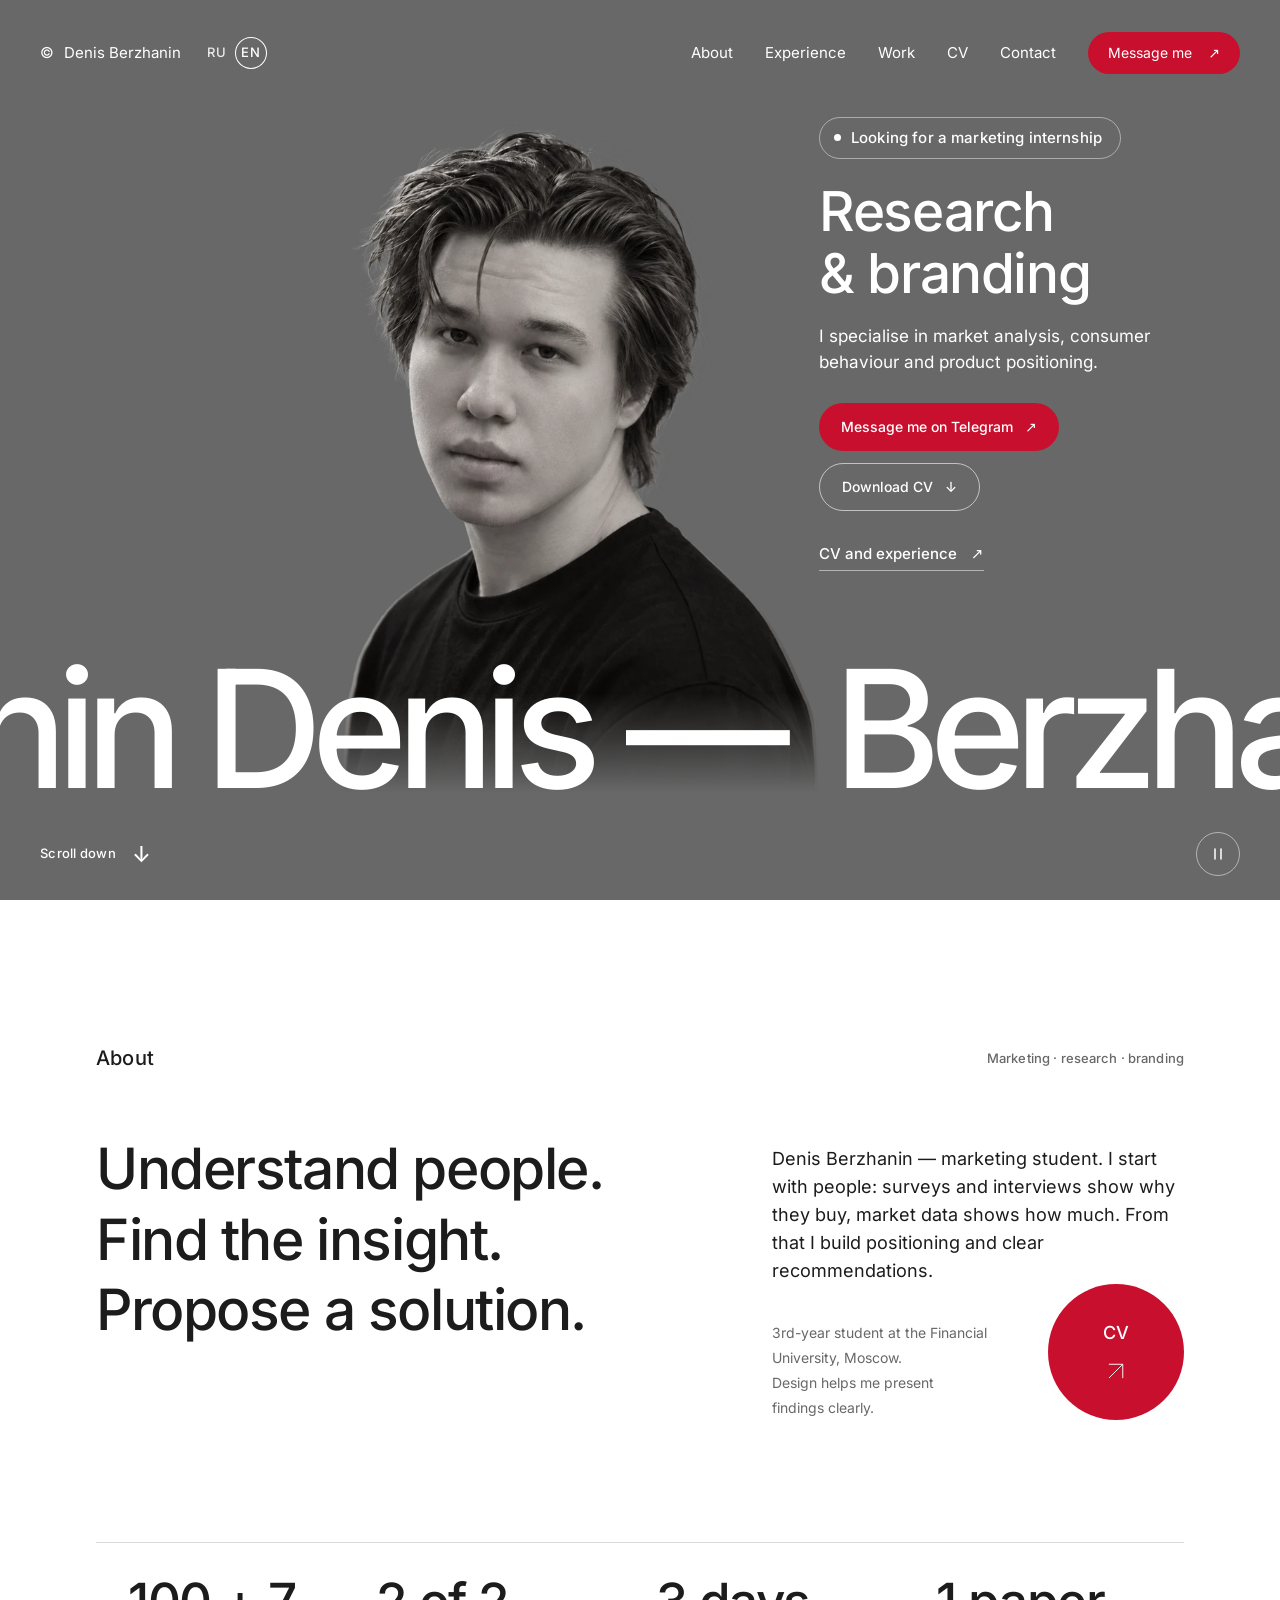
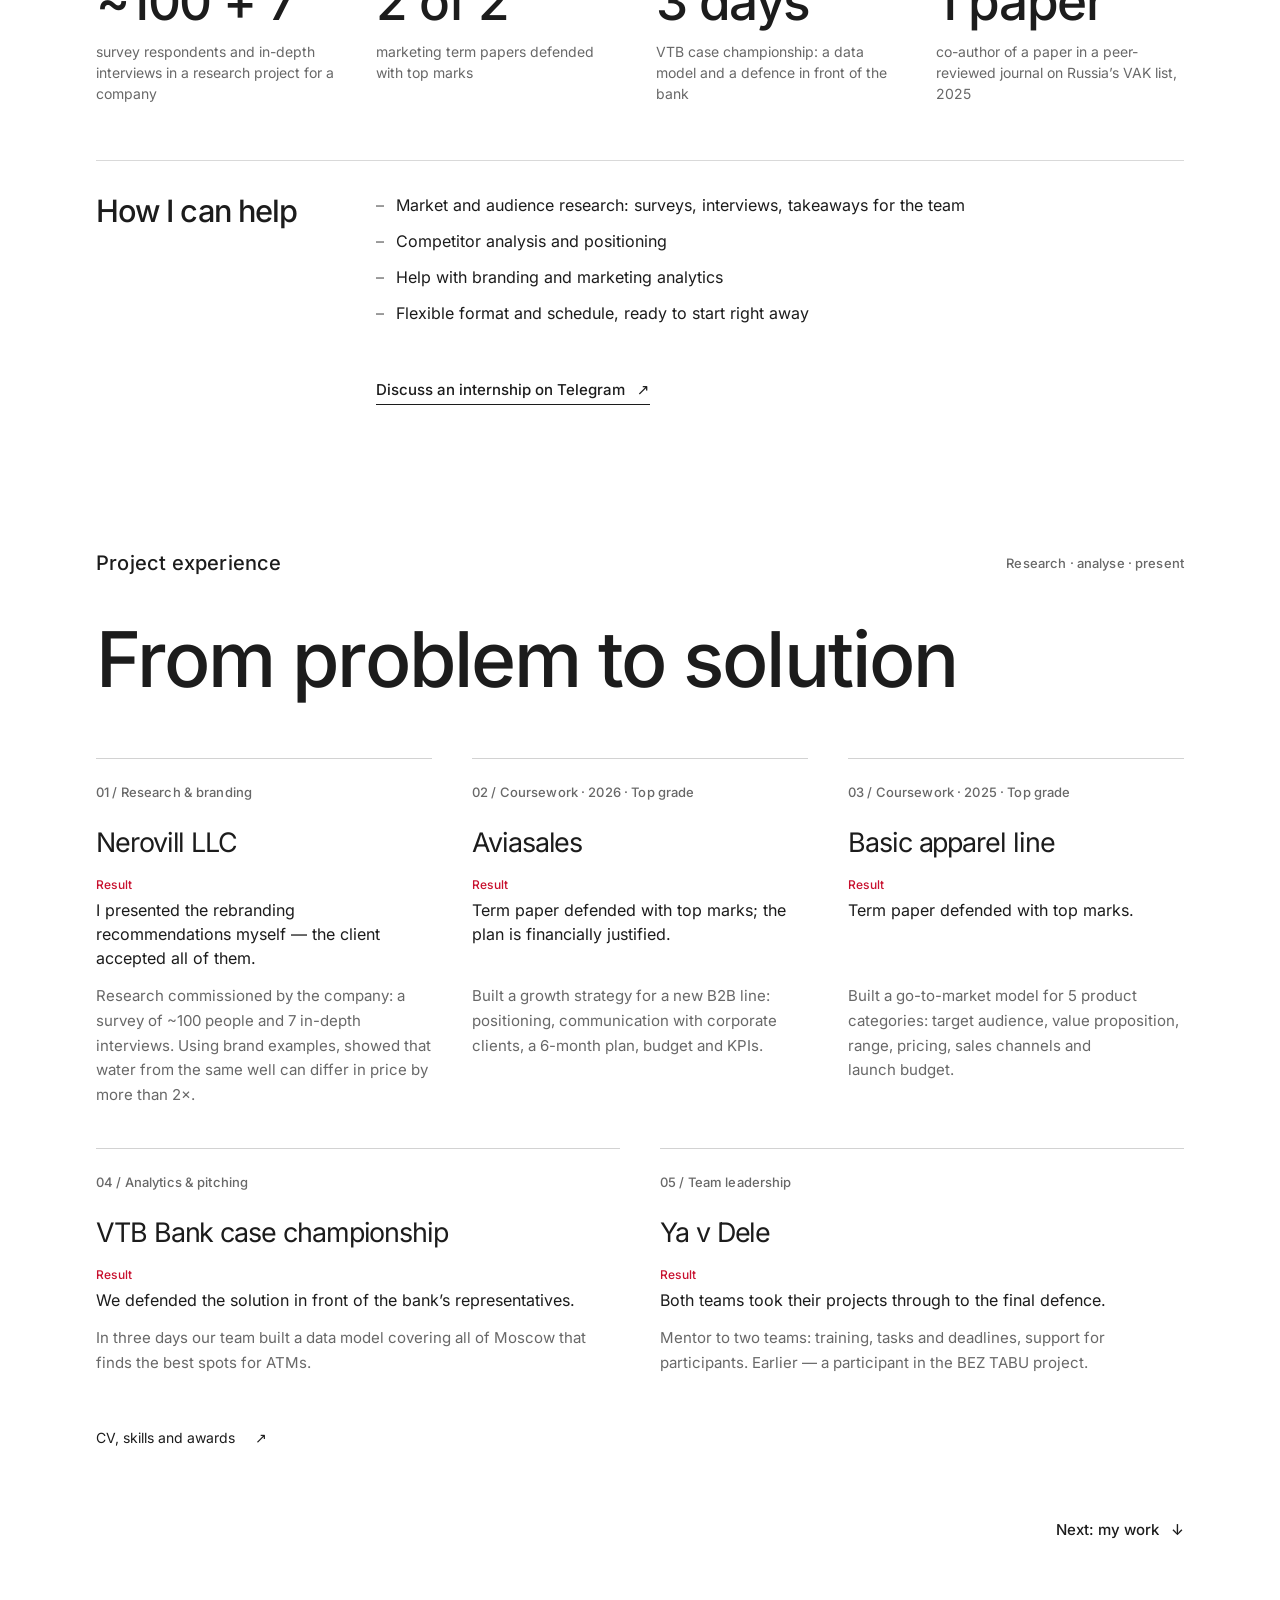
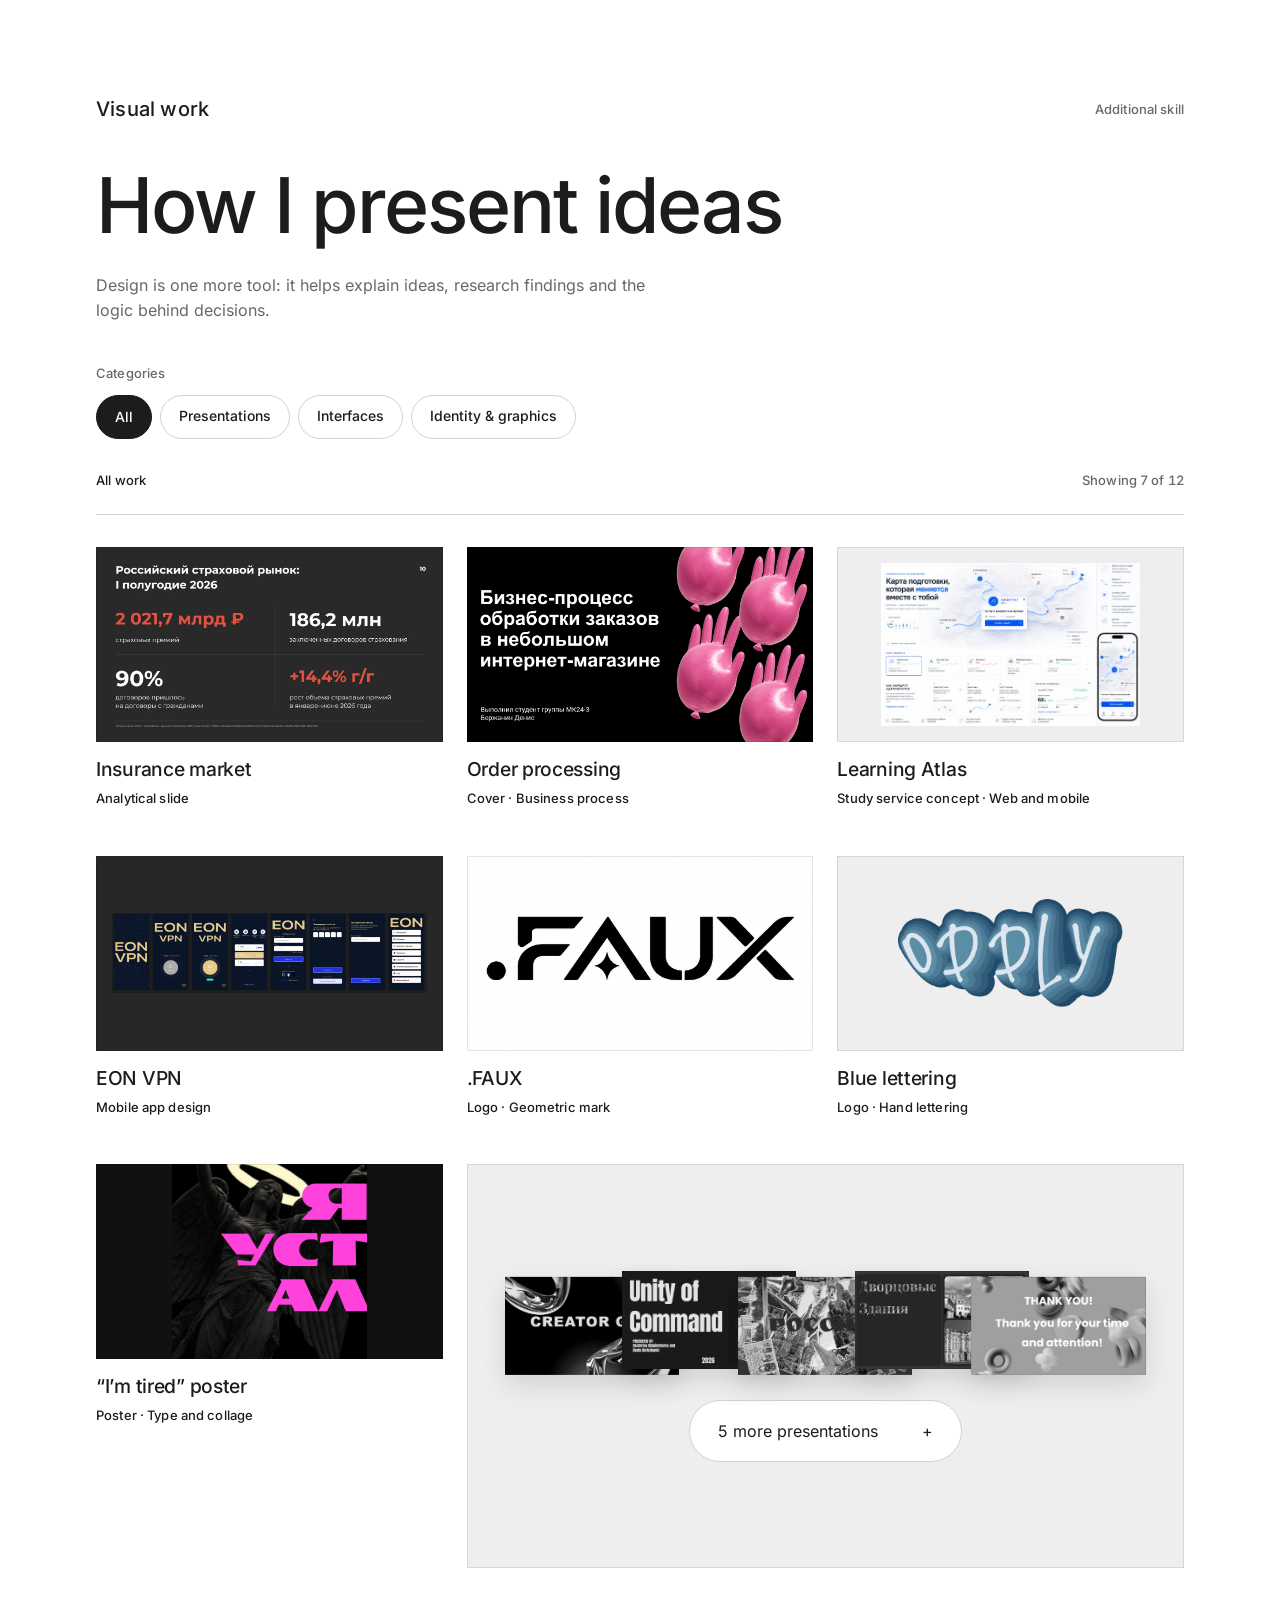
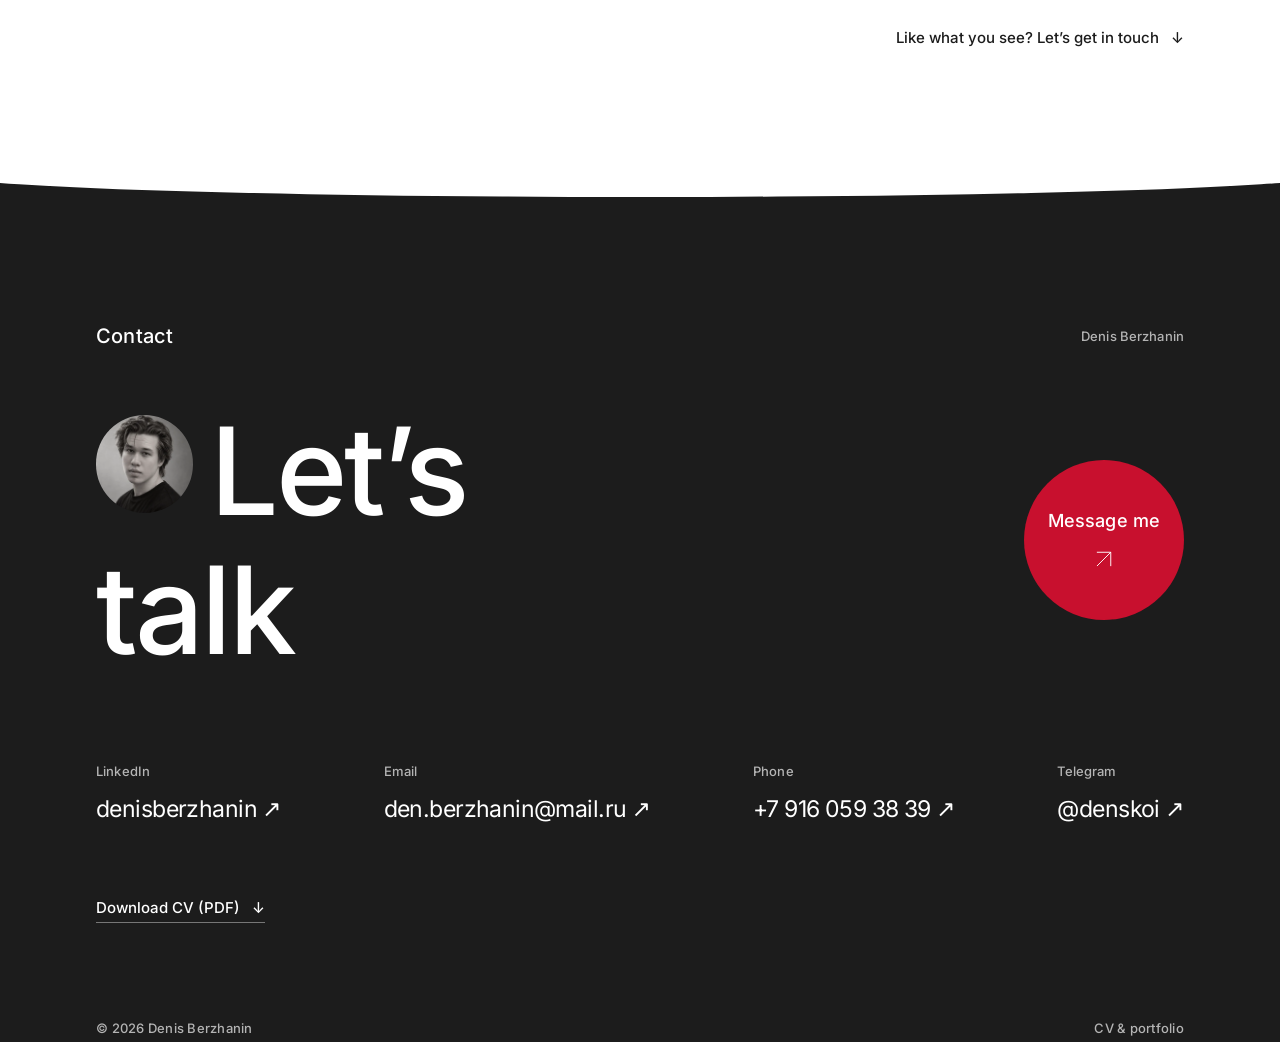
==== commit d9f5813e: "Контакты на главной: заголовок и красная кнопка в одной строке, контакты в ряд без линий Co-Authored" ====
--- a/en/index.html
+++ b/en/index.html
@@ -33,7 +33,7 @@
   <link rel="preload" href="../assets/fonts/Inter-cyr.woff2" as="font" type="font/woff2" crossorigin>
   <link rel="preload" href="../assets/fonts/InterDisplay500-cyr.woff2" as="font" type="font/woff2" crossorigin>
   <link rel="preload" href="../assets/fonts/Inter-lat.woff2" as="font" type="font/woff2" crossorigin>
-  <link rel="stylesheet" href="../styles.css?v=design-41">
+  <link rel="stylesheet" href="../styles.css?v=design-43">
     <link rel="stylesheet" href="../motion.css?v=motion-12">
   <script src="../motion-boot.js?v=motion-9"></script>
   <script src="../motion.js?v=motion-12" defer></script>
@@ -169,15 +169,14 @@
     </section>
     <section id="contact" class="contact">
       <div class="section-top"><p class="eyebrow">Contact</p><span class="subtle">Denis Berzhanin</span></div>
-      <h2 data-reveal><span class="contact-portrait"><img src="../assets/portrait-1122.webp" srcset="../assets/portrait-400.webp 400w, ../assets/portrait-800.webp 800w, ../assets/portrait-1122.webp 1122w" sizes="64px" decoding="async" alt="" width="1122" height="1402" loading="lazy"></span>Let’s<br>talk</h2>
-      <div class="contact-line"><span class="contact-rule"></span><a class="round-link inverse magnetic" href="https://t.me/denskoi" target="_blank" rel="noopener"><span>Message me</span><svg viewBox="0 0 32 32" aria-hidden="true"><path d="M7 25L25 7M7 7h18v18"/></svg></a></div>
-      <a class="contact-cv" href="../assets/denis-berzhanin-cv-en.pdf" download>Download CV (PDF) <span aria-hidden="true">↓</span></a>
+            <div class="contact-head"><h2 data-reveal><span class="contact-portrait"><img src="../assets/portrait-1122.webp" srcset="../assets/portrait-400.webp 400w, ../assets/portrait-800.webp 800w, ../assets/portrait-1122.webp 1122w" sizes="64px" decoding="async" alt="" width="1122" height="1402" loading="lazy"></span>Let’s<br>talk</h2><a class="round-link inverse magnetic" href="https://t.me/denskoi" target="_blank" rel="noopener"><span>Message me</span><svg viewBox="0 0 32 32" aria-hidden="true"><path d="M7 25L25 7M7 7h18v18"/></svg></a></div>
       <div class="contact-links" role="group" aria-label="Get in touch">
         <a href="https://www.linkedin.com/in/denisberzhanin/" target="_blank" rel="noopener"><span>LinkedIn</span>denisberzhanin ↗</a>
         <a href="mailto:den.berzhanin@mail.ru"><span>Email</span>den.berzhanin@mail.ru ↗</a>
         <a href="tel:+79160593839"><span>Phone</span>+7&nbsp;916&nbsp;059&nbsp;38&nbsp;39 ↗</a>
         <a href="https://t.me/denskoi" target="_blank" rel="noopener"><span>Telegram</span>@denskoi ↗</a>
       </div>
+      <a class="contact-cv" href="../assets/denis-berzhanin-cv-en.pdf" download>Download CV (PDF) <span aria-hidden="true">↓</span></a>
       <footer><span>© 2026 Denis Berzhanin</span><span>CV &amp; portfolio</span></footer>
     </section>
   </main>
--- a/styles.css
+++ b/styles.css
@@ -1276,3 +1276,19 @@
 @media print{.resume-photos,.cv-pdf{display:none!important}.cv-col article{break-inside:avoid}}
 
 .meta-sep{font-style:normal;color:#b3b3b3;letter-spacing:0;font-weight:400}
+
+/* Контакты на главной: заголовок и красная кнопка в одной строке, контакты в ряд по всей ширине, без линий */
+.contact-head{margin-top:56px;display:flex;align-items:center;justify-content:space-between;gap:32px}
+.contact-head h2{margin:0;font-size:clamp(44px,9.5vw,150px)}
+.contact-head .round-link{margin:0;width:160px;height:160px;flex-shrink:0}
+.contact:has(.contact-head) .contact-links{display:flex;flex-wrap:wrap;justify-content:space-between;gap:32px 40px;margin-top:80px}
+.contact:has(.contact-head) .contact-links a{font-size:clamp(16px,1.8vw,26px);white-space:nowrap;overflow-wrap:normal}
+.contact:has(.contact-head) .contact-cv{margin-top:48px}
+@media(max-width:600px){
+  .contact-head h2{font-size:clamp(36px,11vw,53px)}
+  .contact-head{flex-direction:column;align-items:stretch;gap:32px}
+  .contact-head .round-link{align-self:center;width:112px;height:112px;font-size:13px;gap:10px}
+  .contact:has(.contact-head) .contact-links{display:grid;grid-template-columns:1fr 1fr;gap:12px 16px;margin-top:40px}
+  .contact:has(.contact-head) .contact-links a{display:block;padding:8px 0;border:0;font-size:15px}
+  .contact:has(.contact-head) .contact-links a>span{margin-bottom:8px}
+}
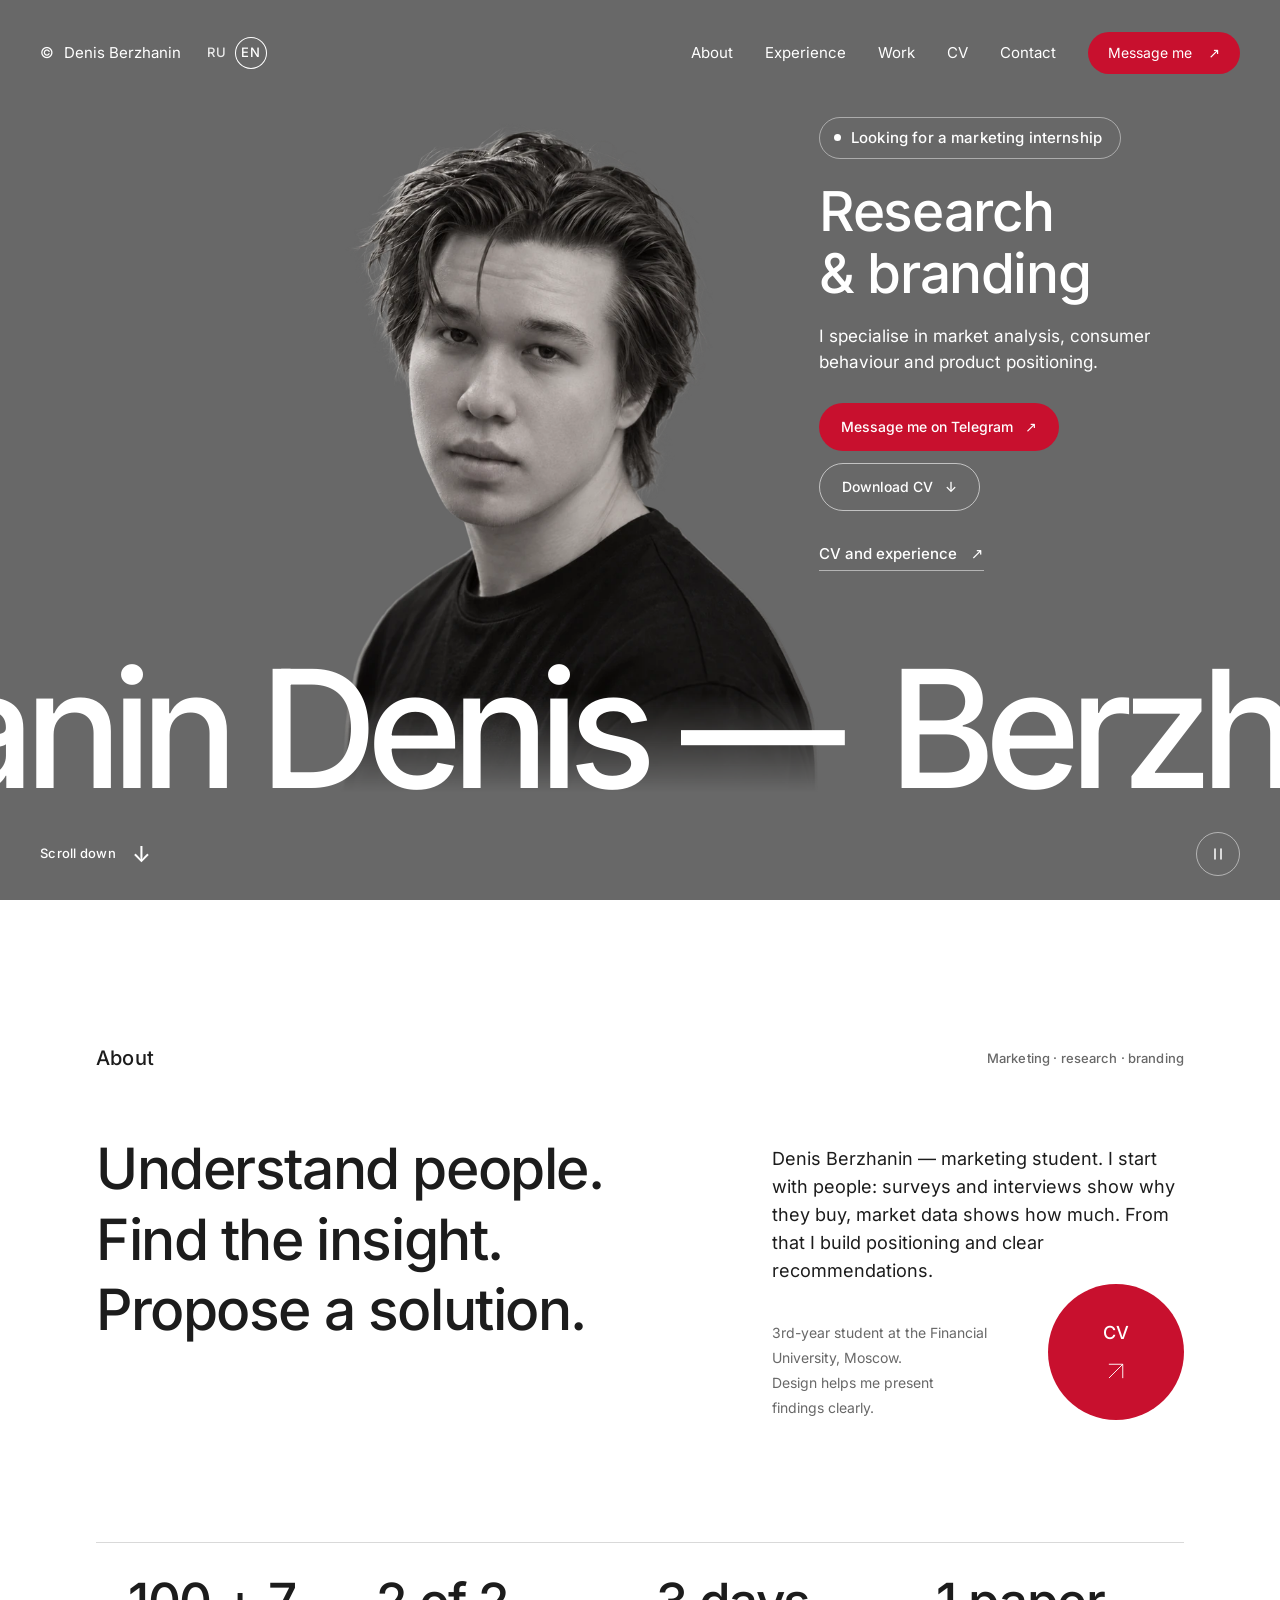
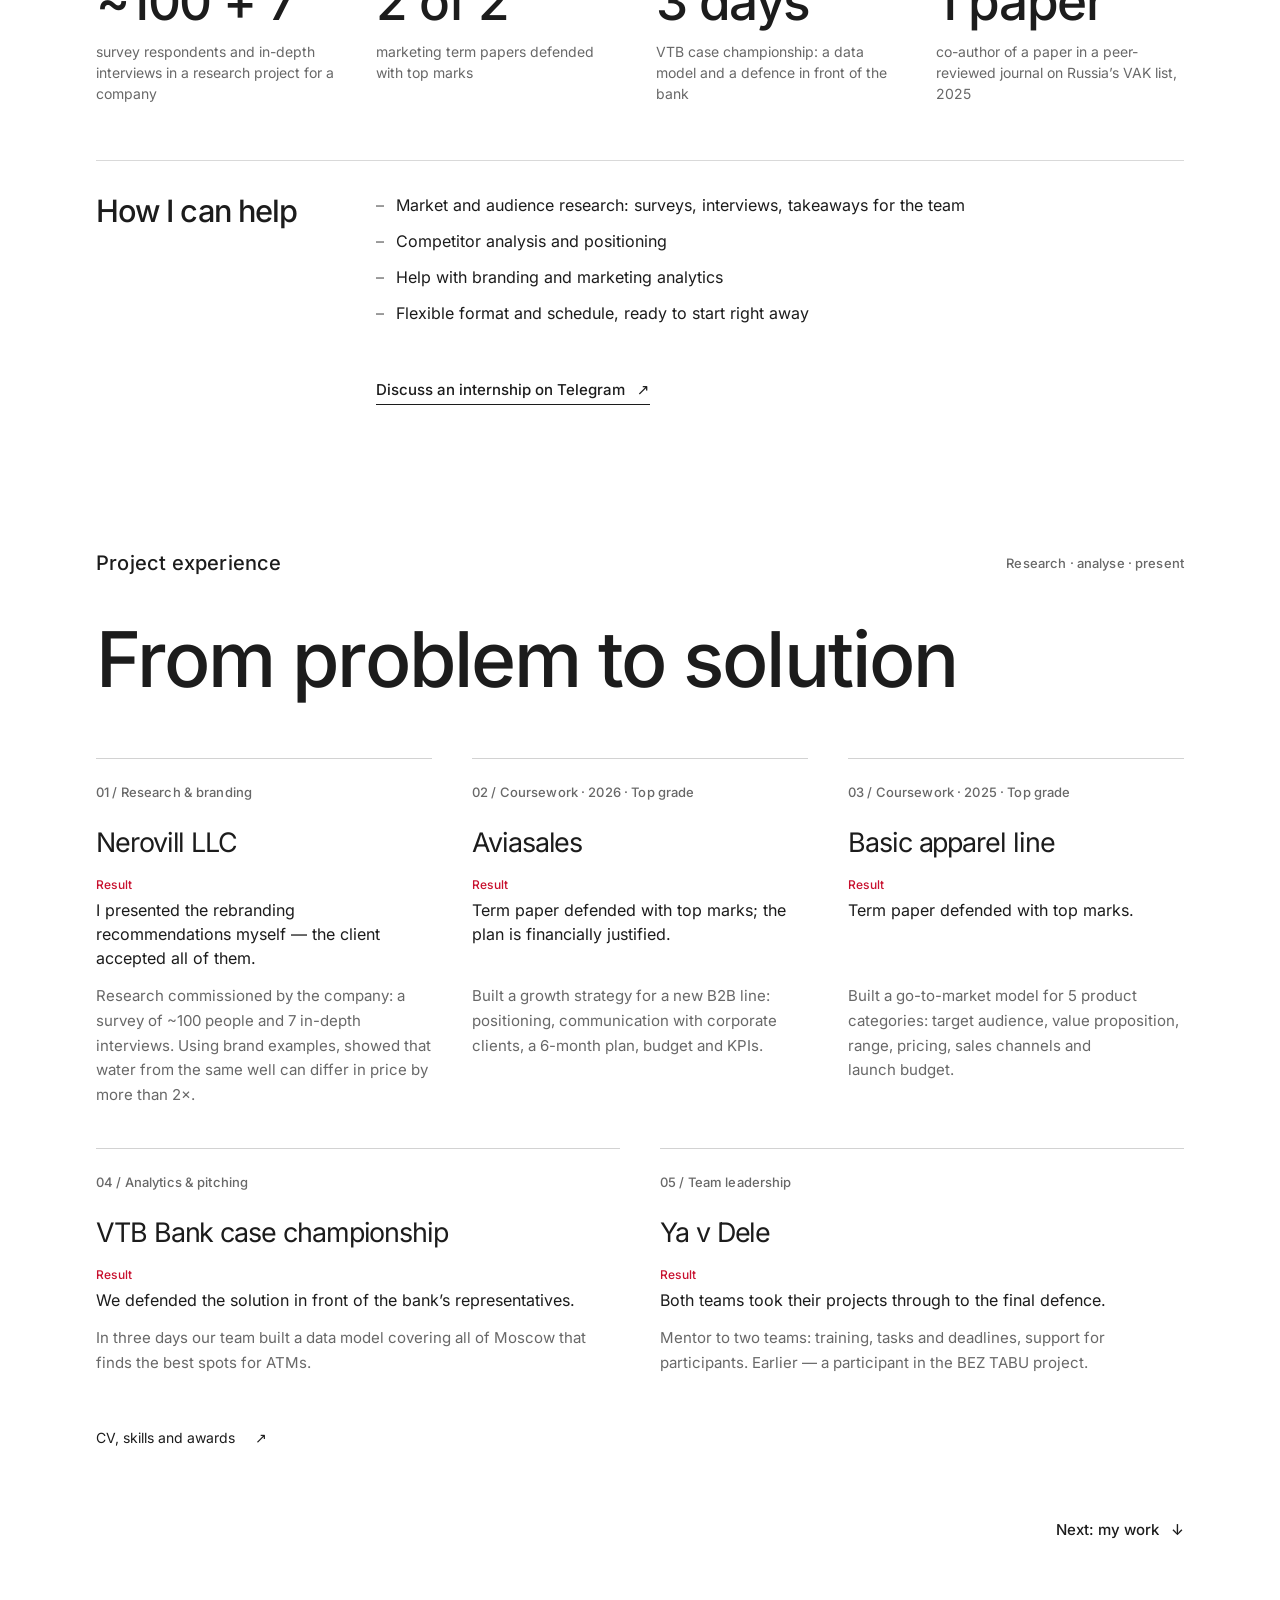
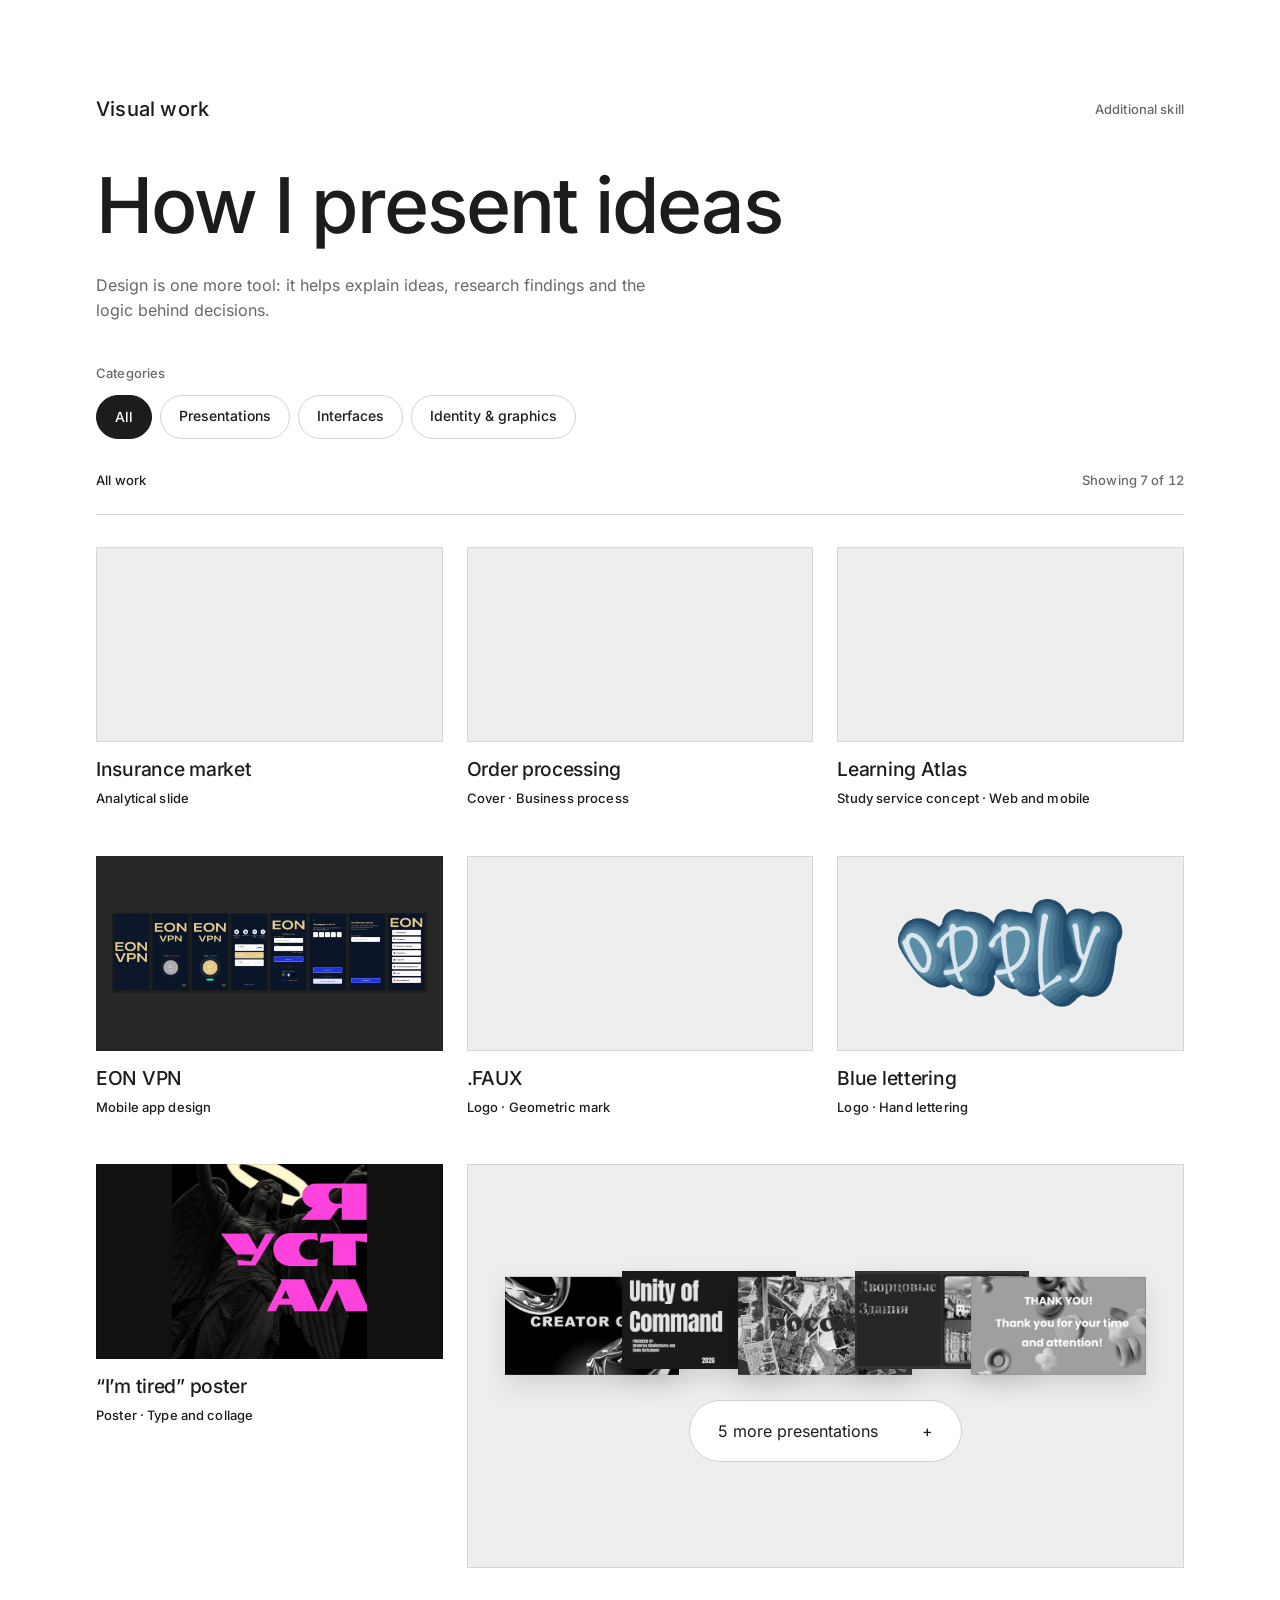
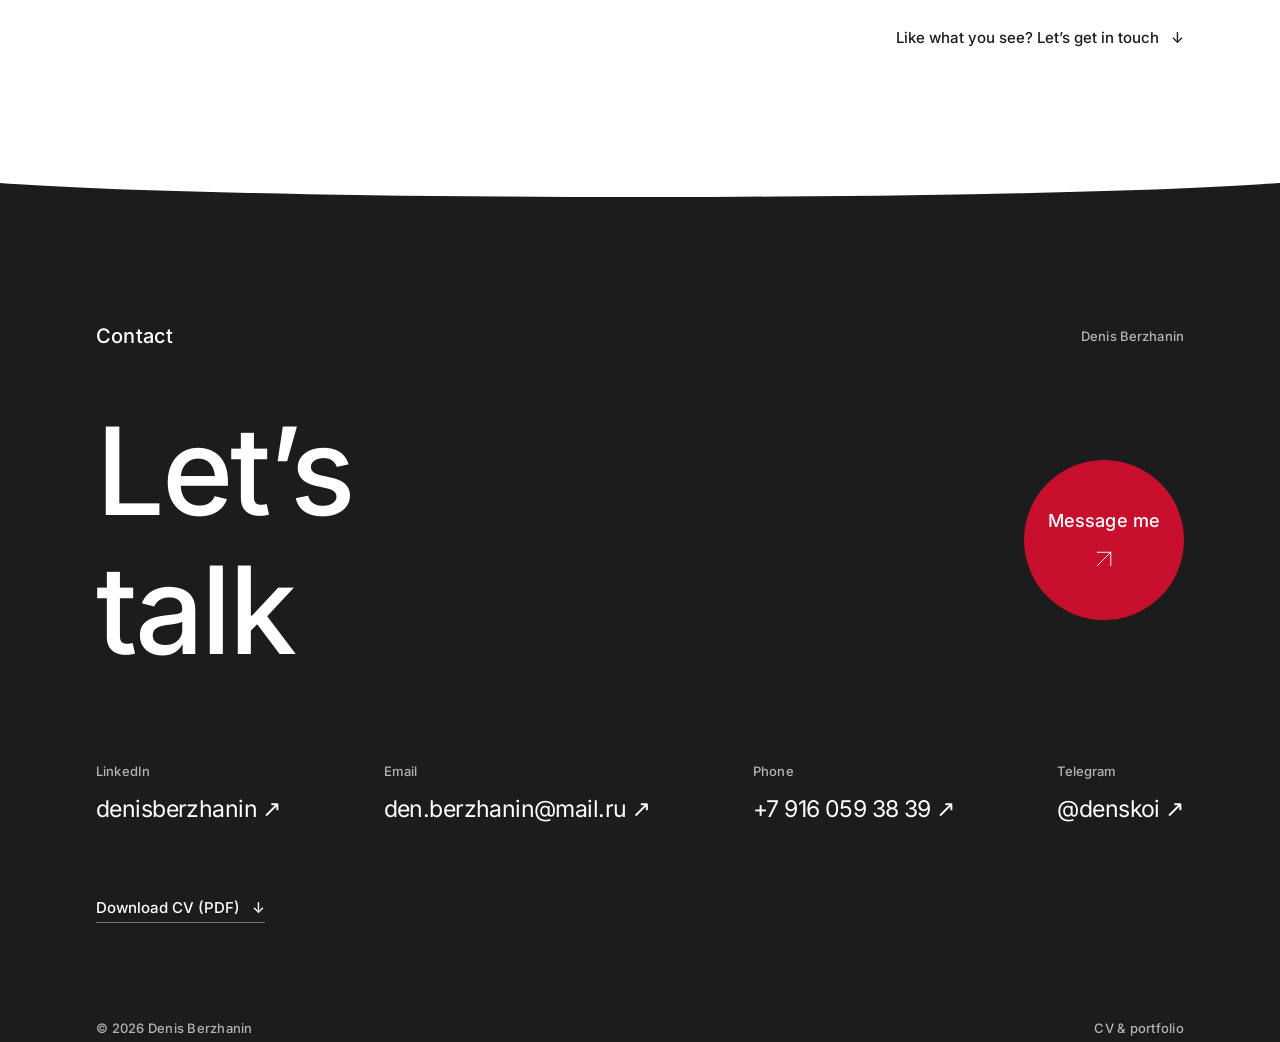
==== commit f545b1e1: "Контакты: убрать фото из заголовка Co-Authored-By: Claude Sonnet 5.5 <noreply@anthropic.com> Claude-" ====
--- a/en/index.html
+++ b/en/index.html
@@ -33,7 +33,7 @@
   <link rel="preload" href="../assets/fonts/Inter-cyr.woff2" as="font" type="font/woff2" crossorigin>
   <link rel="preload" href="../assets/fonts/InterDisplay500-cyr.woff2" as="font" type="font/woff2" crossorigin>
   <link rel="preload" href="../assets/fonts/Inter-lat.woff2" as="font" type="font/woff2" crossorigin>
-  <link rel="stylesheet" href="../styles.css?v=design-43">
+  <link rel="stylesheet" href="../styles.css?v=design-44">
     <link rel="stylesheet" href="../motion.css?v=motion-12">
   <script src="../motion-boot.js?v=motion-9"></script>
   <script src="../motion.js?v=motion-12" defer></script>
@@ -169,7 +169,7 @@
     </section>
     <section id="contact" class="contact">
       <div class="section-top"><p class="eyebrow">Contact</p><span class="subtle">Denis Berzhanin</span></div>
-            <div class="contact-head"><h2 data-reveal><span class="contact-portrait"><img src="../assets/portrait-1122.webp" srcset="../assets/portrait-400.webp 400w, ../assets/portrait-800.webp 800w, ../assets/portrait-1122.webp 1122w" sizes="64px" decoding="async" alt="" width="1122" height="1402" loading="lazy"></span>Let’s<br>talk</h2><a class="round-link inverse magnetic" href="https://t.me/denskoi" target="_blank" rel="noopener"><span>Message me</span><svg viewBox="0 0 32 32" aria-hidden="true"><path d="M7 25L25 7M7 7h18v18"/></svg></a></div>
+            <div class="contact-head"><h2 data-reveal>Let’s<br>talk</h2><a class="round-link inverse magnetic" href="https://t.me/denskoi" target="_blank" rel="noopener"><span>Message me</span><svg viewBox="0 0 32 32" aria-hidden="true"><path d="M7 25L25 7M7 7h18v18"/></svg></a></div>
       <div class="contact-links" role="group" aria-label="Get in touch">
         <a href="https://www.linkedin.com/in/denisberzhanin/" target="_blank" rel="noopener"><span>LinkedIn</span>denisberzhanin ↗</a>
         <a href="mailto:den.berzhanin@mail.ru"><span>Email</span>den.berzhanin@mail.ru ↗</a>
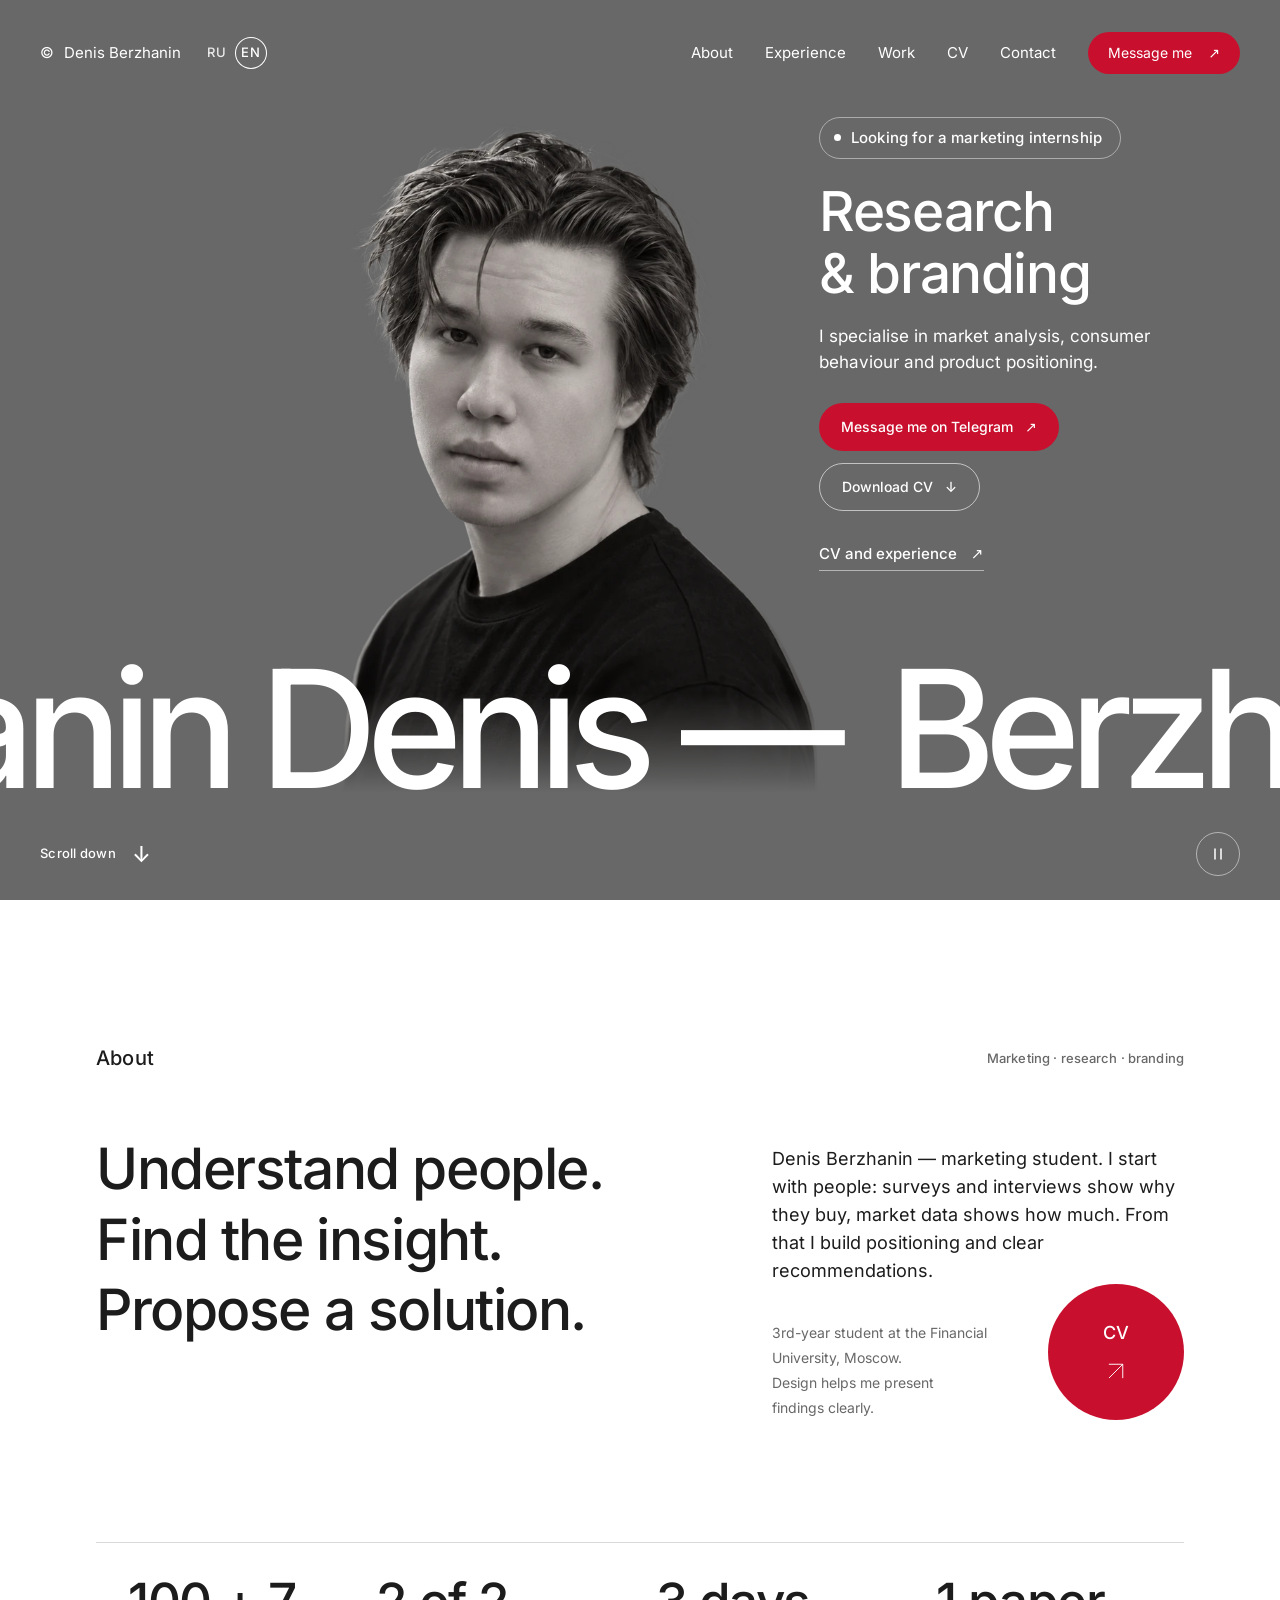
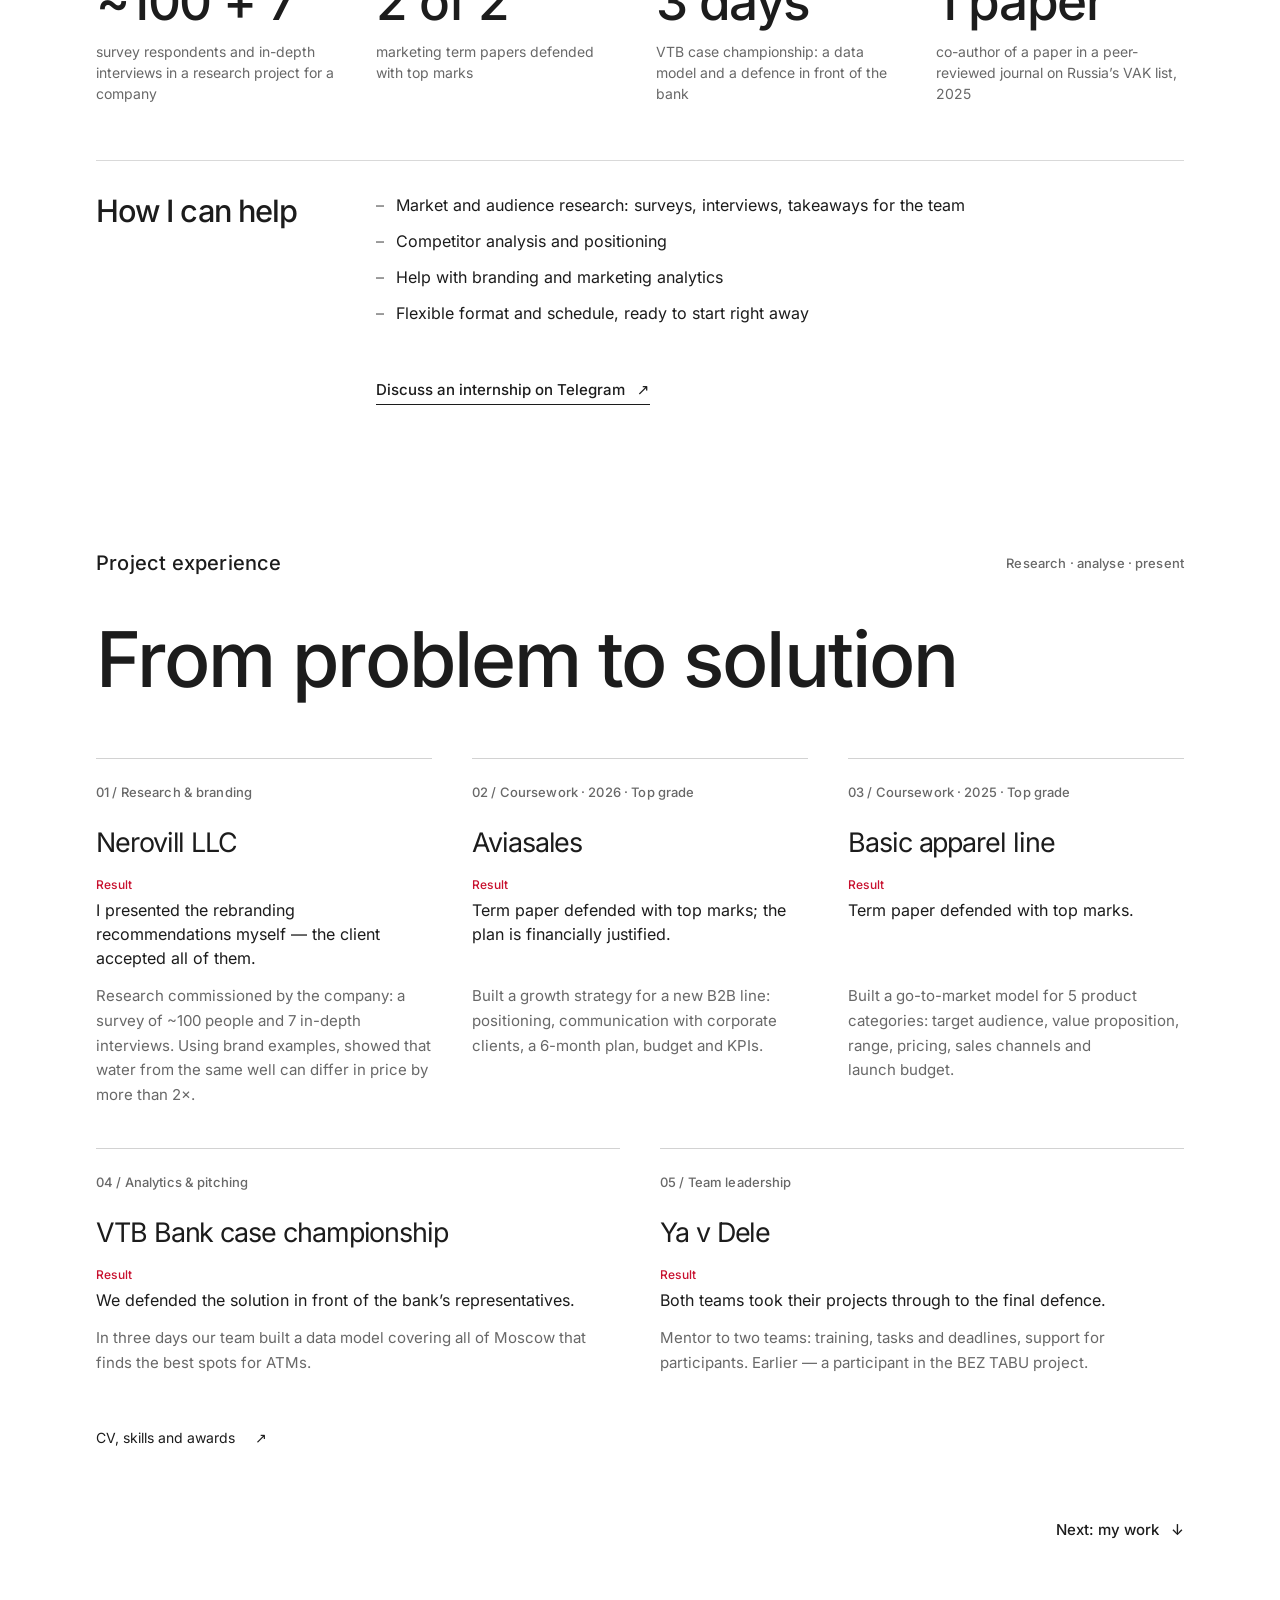
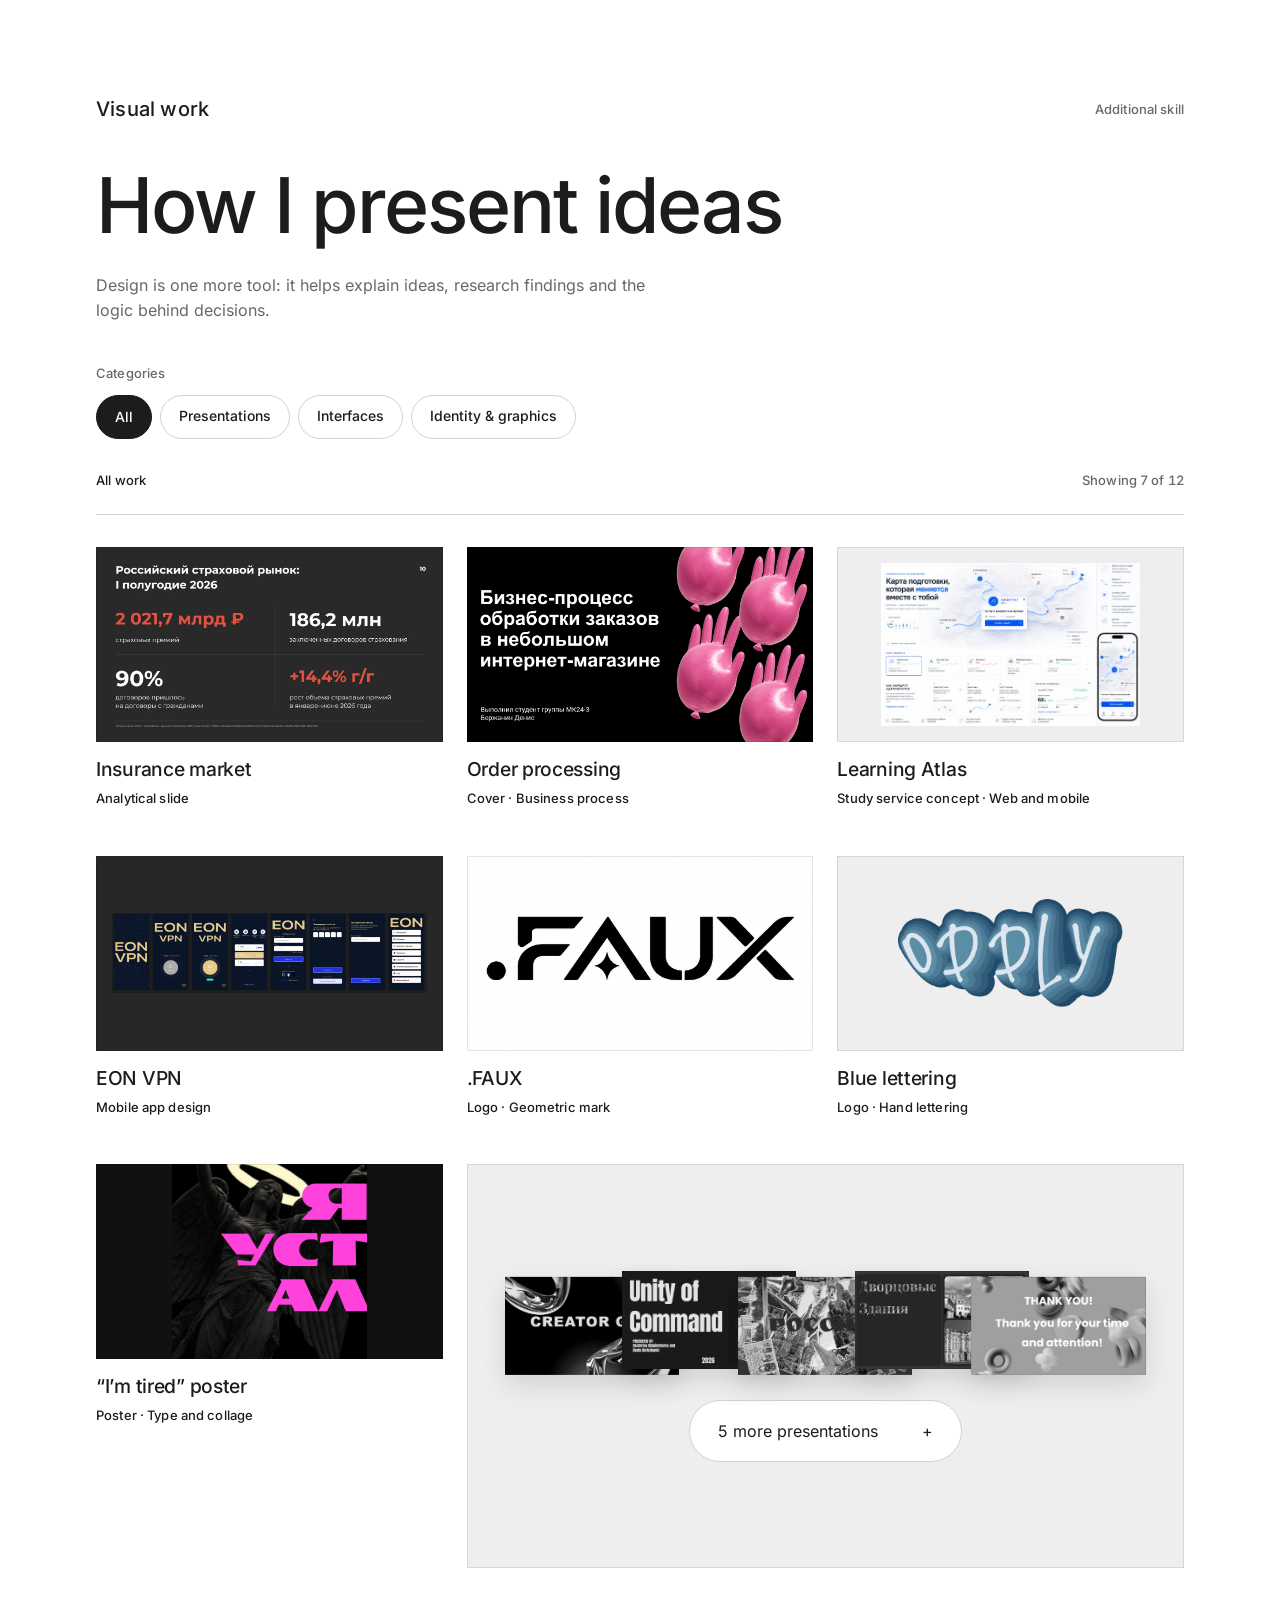
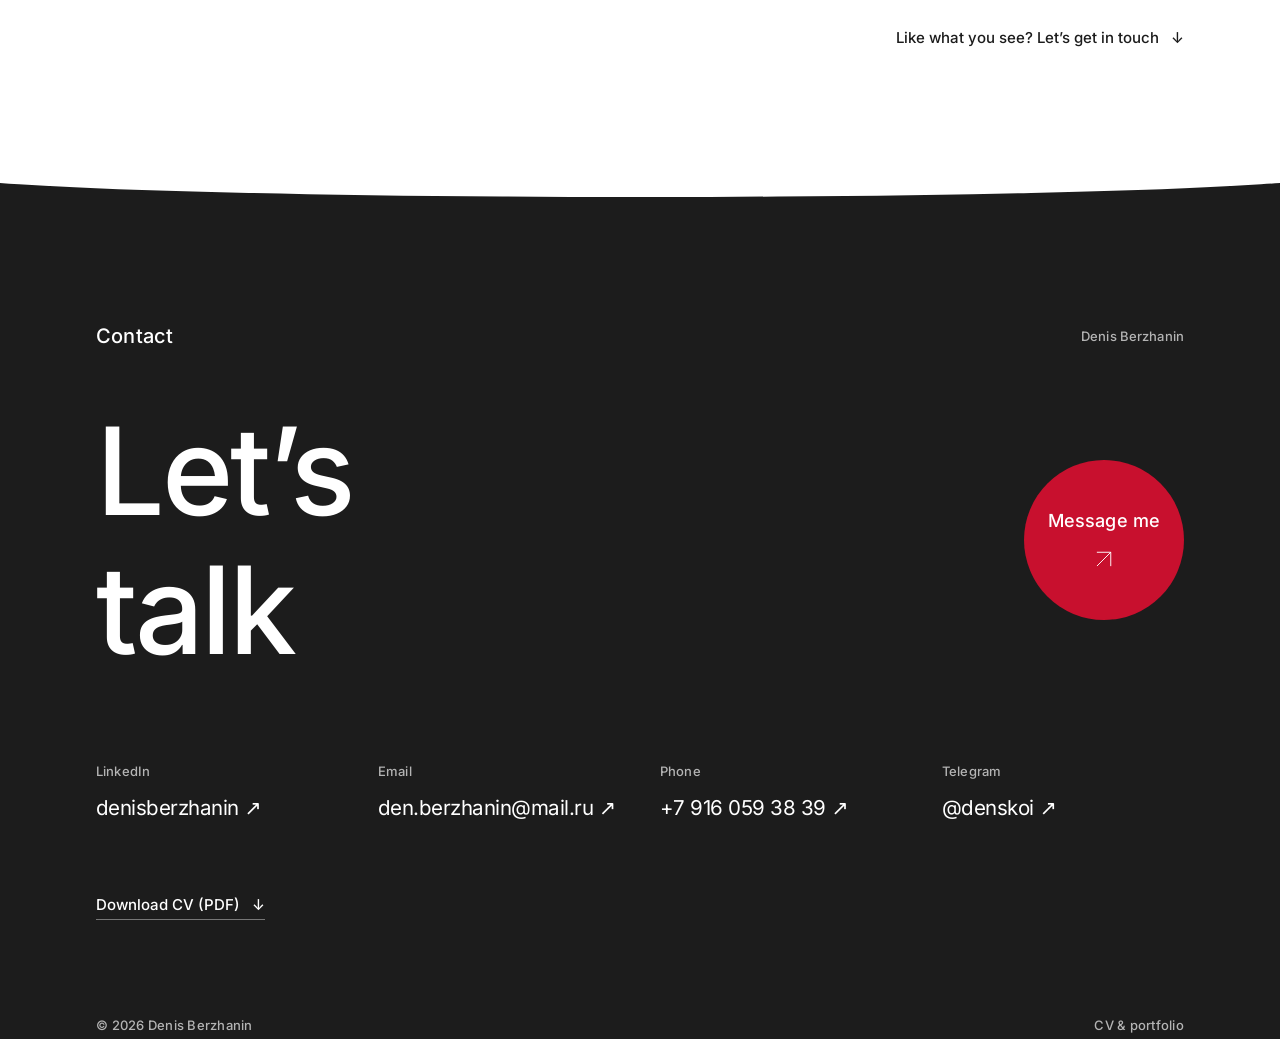
==== commit 146da32c: "Контакты: равные колонки вместо разных отступов Co-Authored-By: Claude Opus 5.5 <noreply@anthropic.c" ====
--- a/en/index.html
+++ b/en/index.html
@@ -33,7 +33,7 @@
   <link rel="preload" href="../assets/fonts/Inter-cyr.woff2" as="font" type="font/woff2" crossorigin>
   <link rel="preload" href="../assets/fonts/InterDisplay500-cyr.woff2" as="font" type="font/woff2" crossorigin>
   <link rel="preload" href="../assets/fonts/Inter-lat.woff2" as="font" type="font/woff2" crossorigin>
-  <link rel="stylesheet" href="../styles.css?v=design-44">
+  <link rel="stylesheet" href="../styles.css?v=design-45">
     <link rel="stylesheet" href="../motion.css?v=motion-12">
   <script src="../motion-boot.js?v=motion-9"></script>
   <script src="../motion.js?v=motion-12" defer></script>
--- a/styles.css
+++ b/styles.css
@@ -1281,8 +1281,9 @@
 .contact-head{margin-top:56px;display:flex;align-items:center;justify-content:space-between;gap:32px}
 .contact-head h2{margin:0;font-size:clamp(44px,9.5vw,150px)}
 .contact-head .round-link{margin:0;width:160px;height:160px;flex-shrink:0}
-.contact:has(.contact-head) .contact-links{display:flex;flex-wrap:wrap;justify-content:space-between;gap:32px 40px;margin-top:80px}
-.contact:has(.contact-head) .contact-links a{font-size:clamp(16px,1.8vw,26px);white-space:nowrap;overflow-wrap:normal}
+.contact:has(.contact-head) .contact-links{display:grid;grid-template-columns:repeat(4,minmax(0,1fr));gap:32px 40px;margin-top:80px}
+@media(max-width:1100px){.contact:has(.contact-head) .contact-links{grid-template-columns:repeat(2,minmax(0,1fr))}}
+.contact:has(.contact-head) .contact-links a{font-size:clamp(16px,1.6vw,24px);white-space:nowrap;overflow-wrap:normal}
 .contact:has(.contact-head) .contact-cv{margin-top:48px}
 @media(max-width:600px){
   .contact-head h2{font-size:clamp(36px,11vw,53px)}
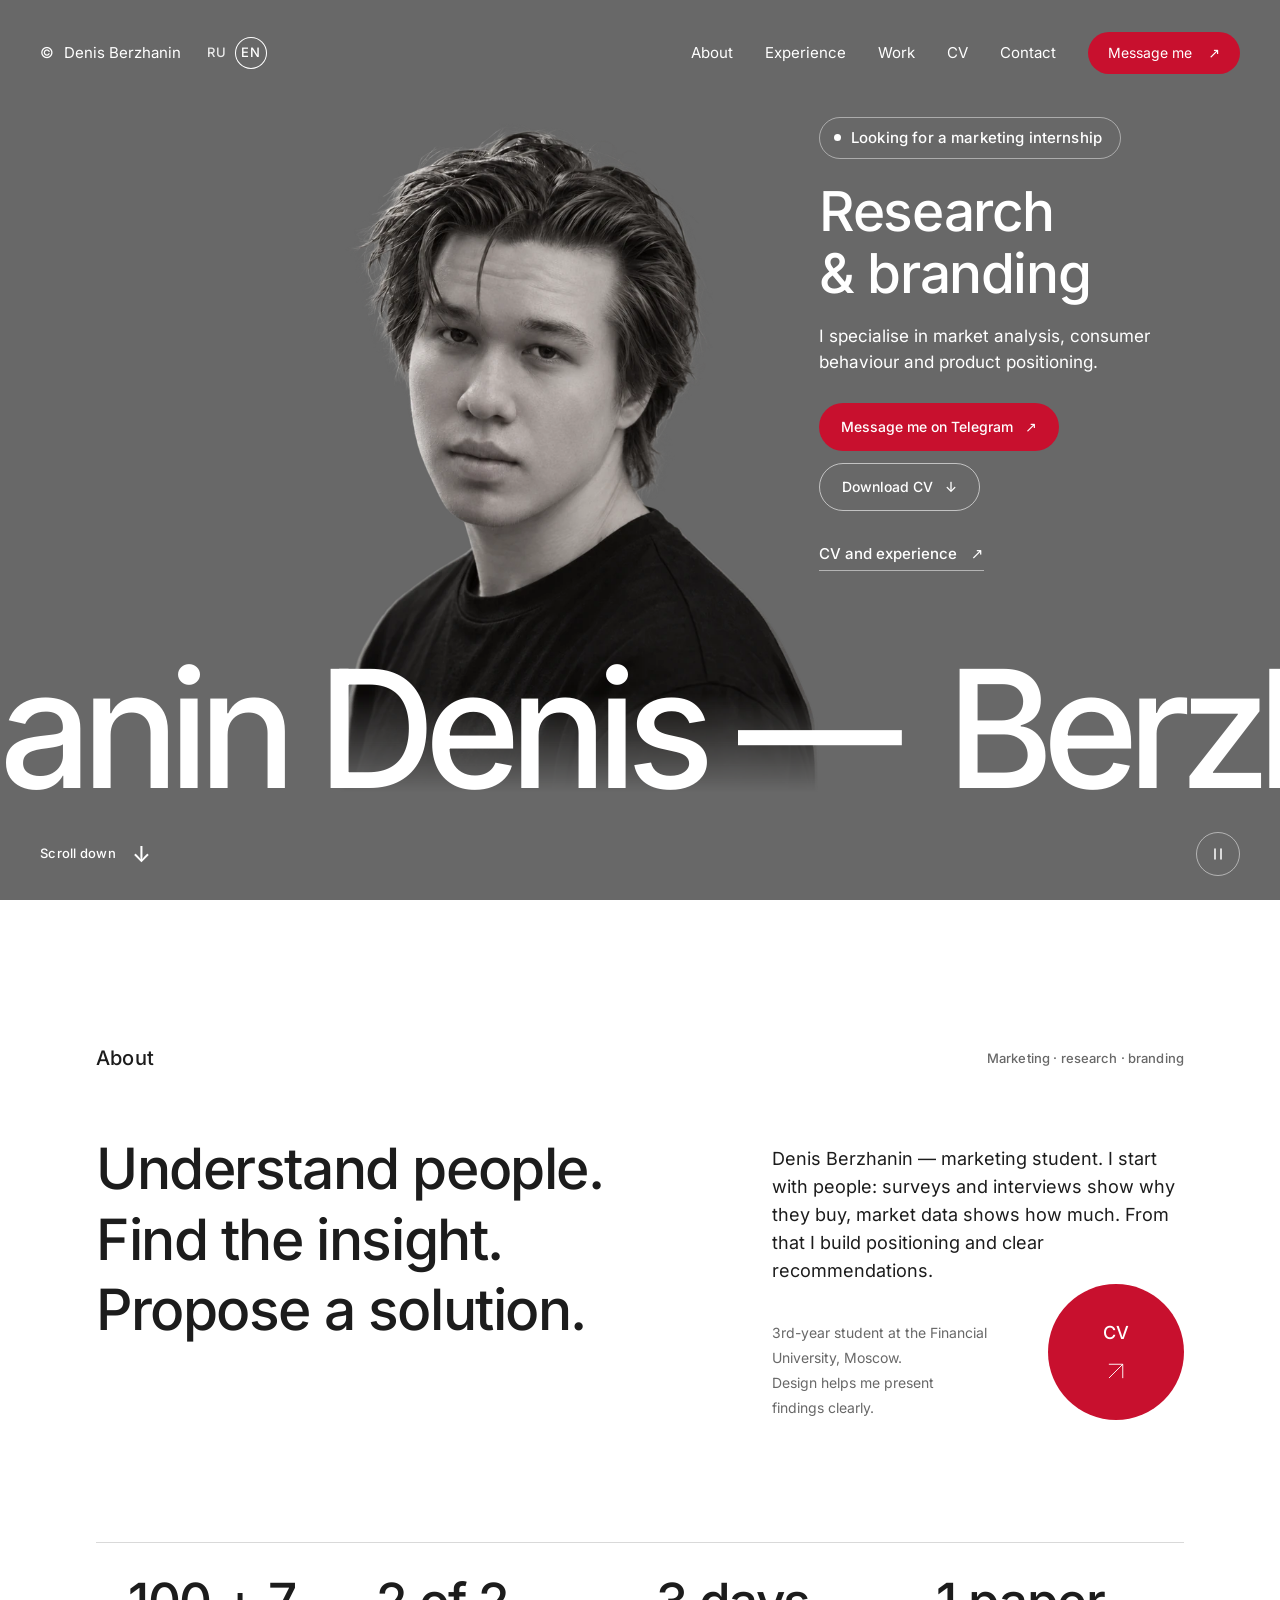
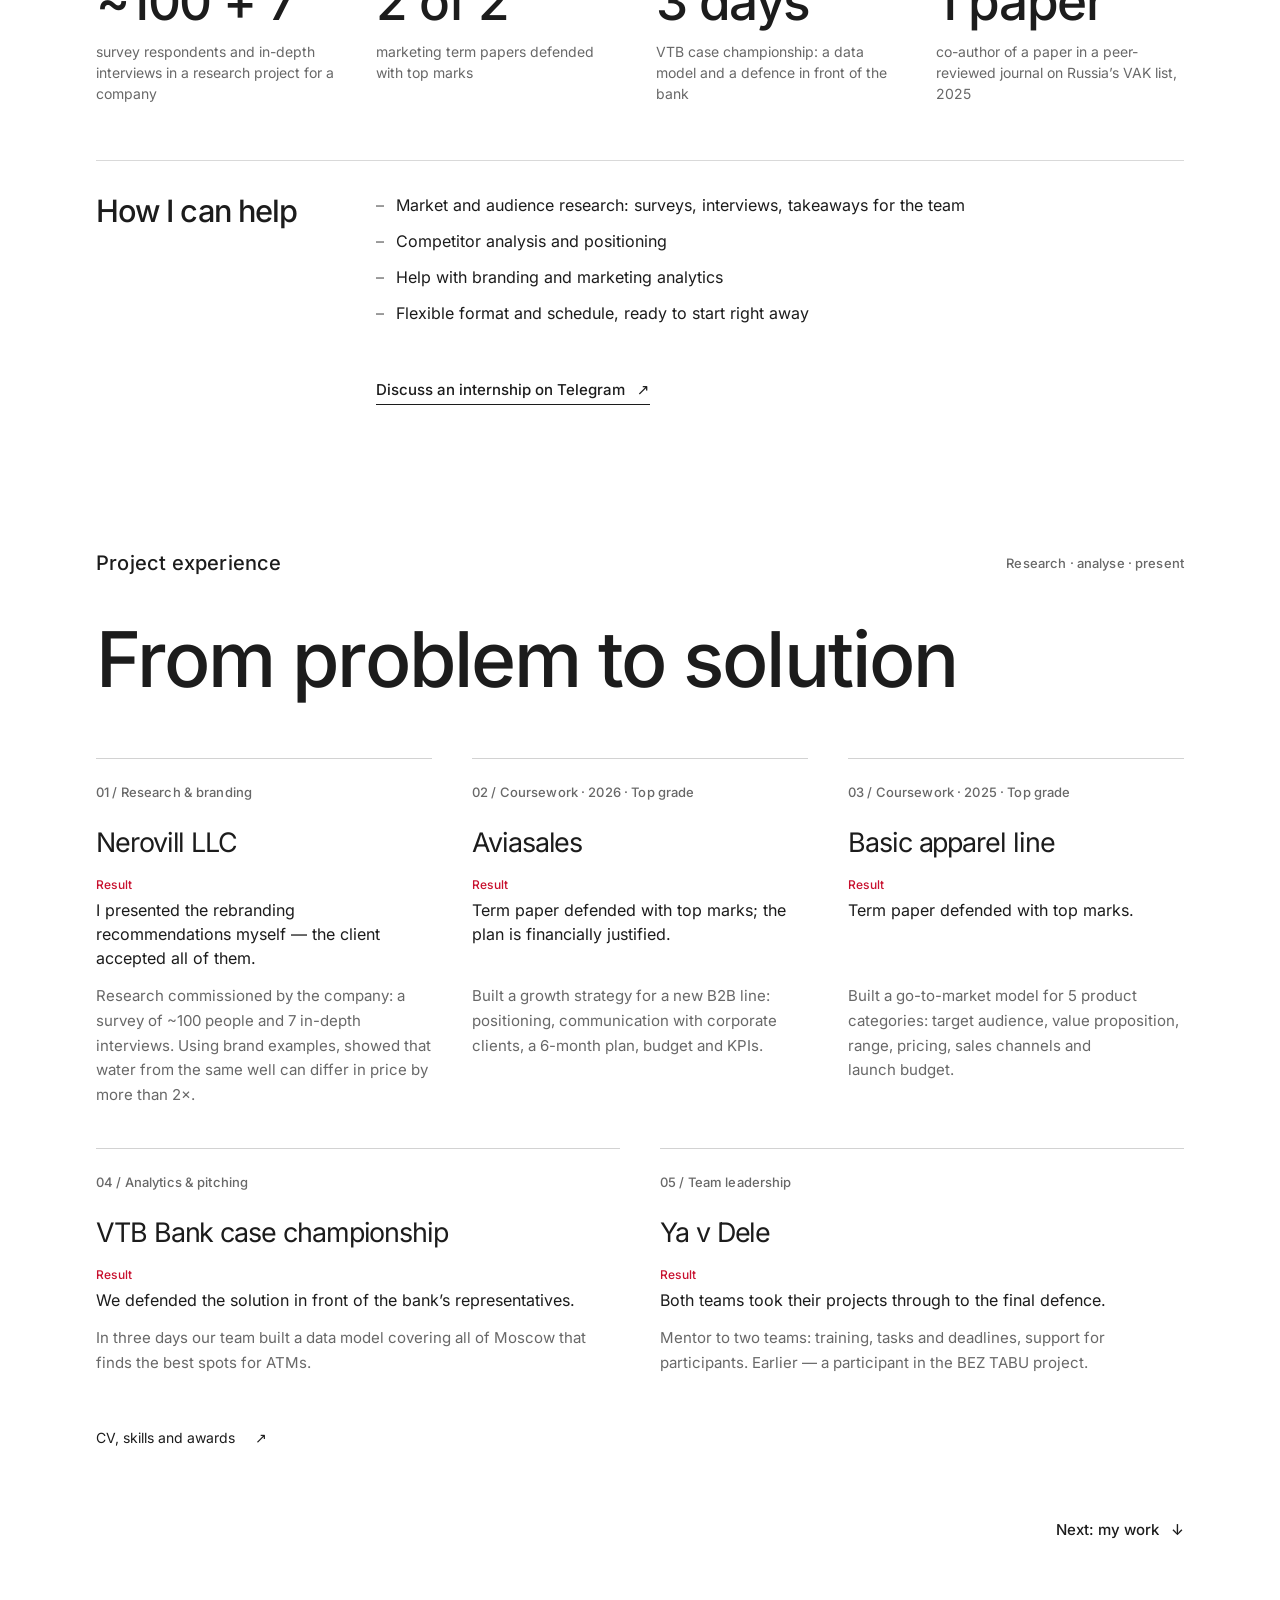
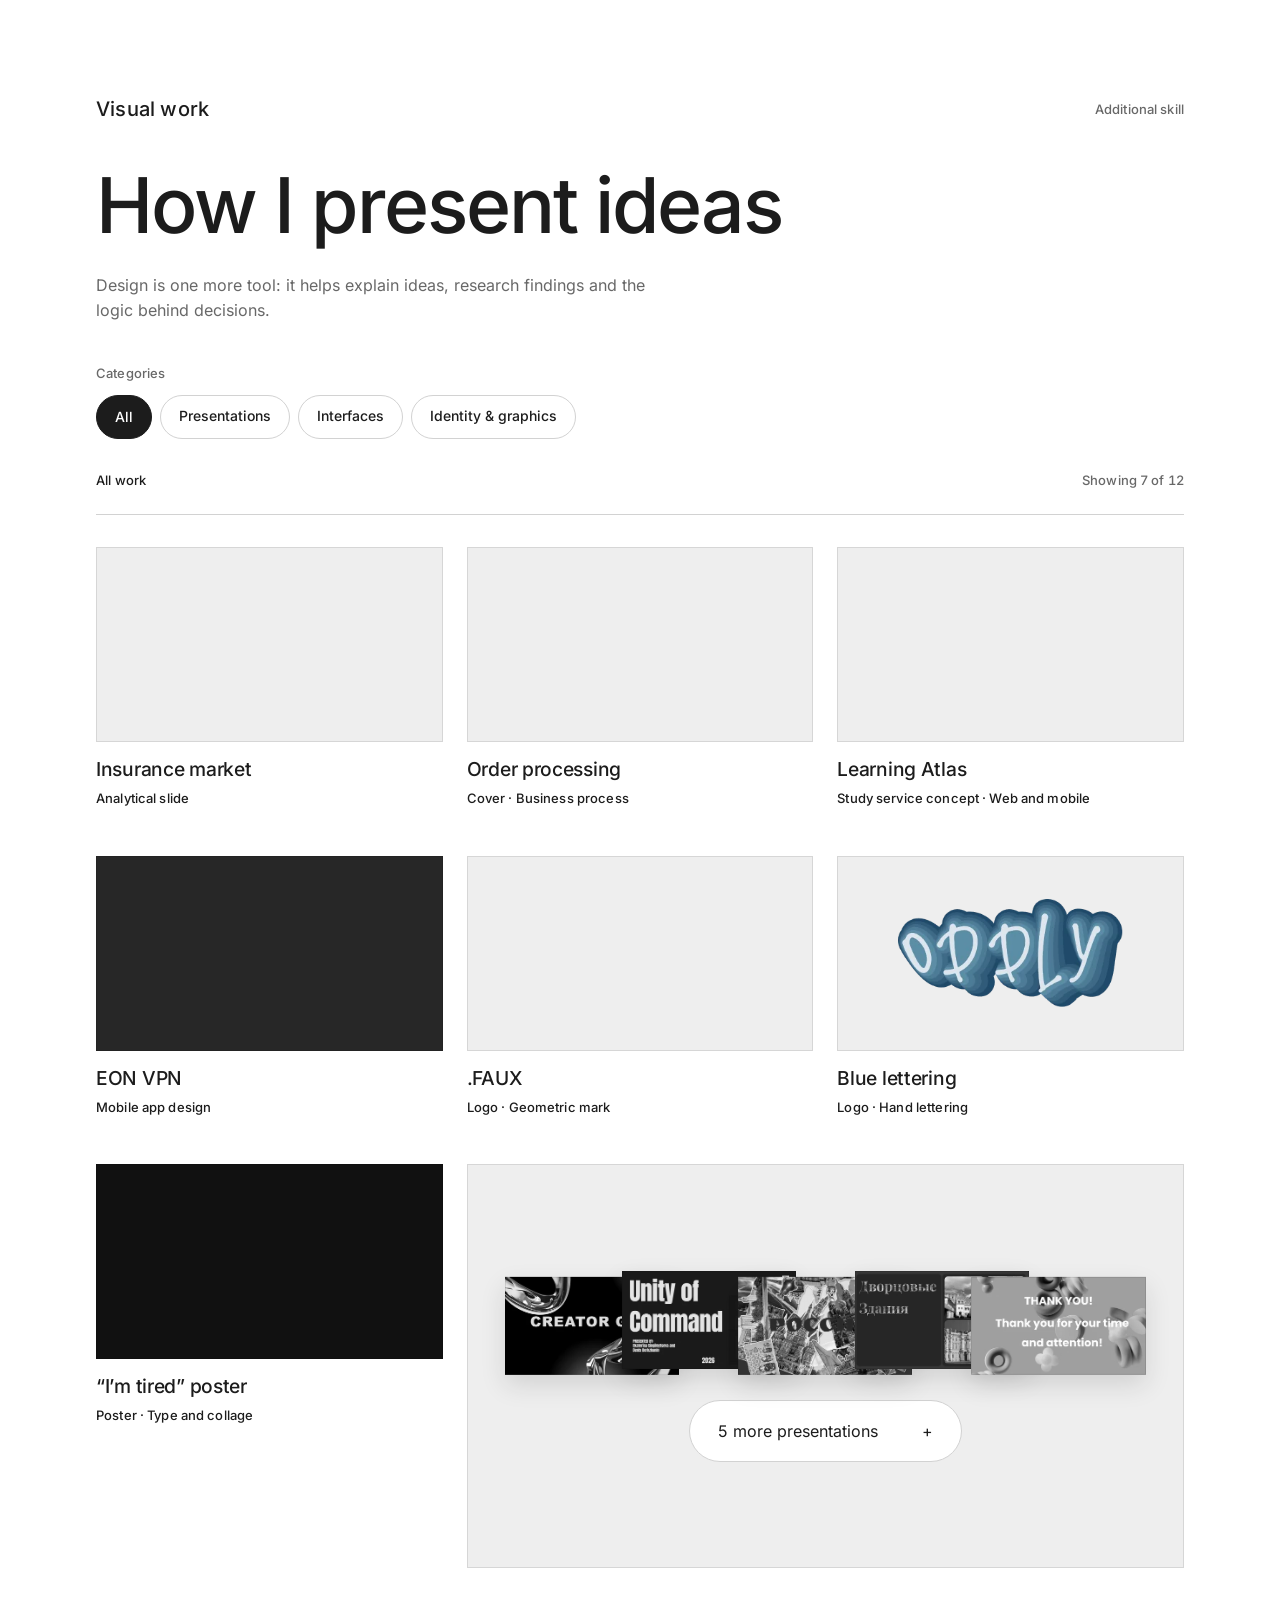
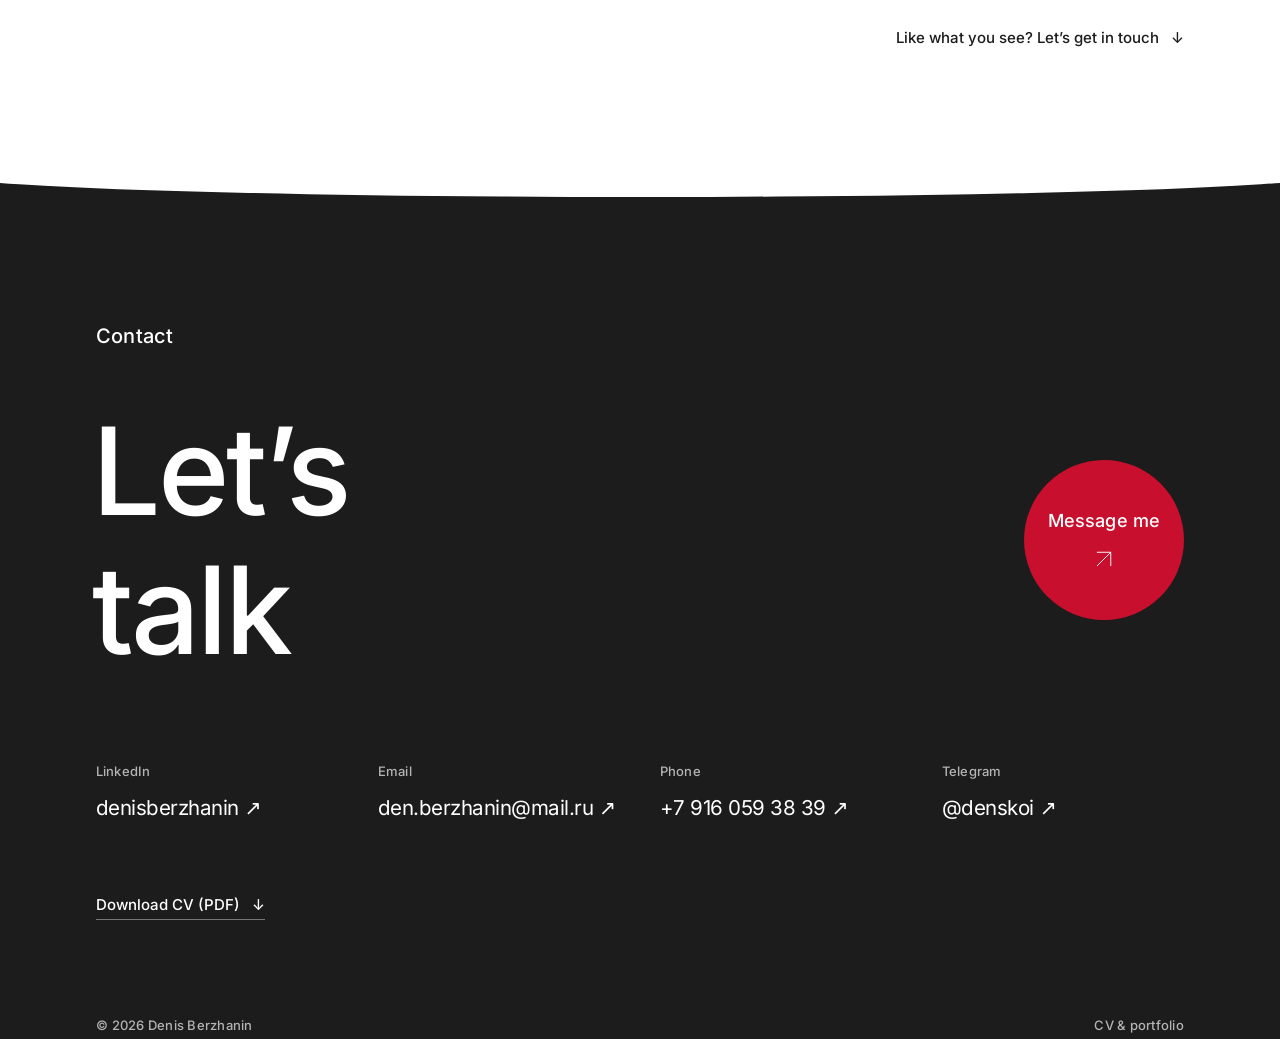
==== commit e681ce3d: "Контакты: выровнять заголовок по левому краю, убрать имя над блоком Co-Authored-By: Claude Opus 5.5 " ====
--- a/en/index.html
+++ b/en/index.html
@@ -33,7 +33,7 @@
   <link rel="preload" href="../assets/fonts/Inter-cyr.woff2" as="font" type="font/woff2" crossorigin>
   <link rel="preload" href="../assets/fonts/InterDisplay500-cyr.woff2" as="font" type="font/woff2" crossorigin>
   <link rel="preload" href="../assets/fonts/Inter-lat.woff2" as="font" type="font/woff2" crossorigin>
-  <link rel="stylesheet" href="../styles.css?v=design-45">
+  <link rel="stylesheet" href="../styles.css?v=design-46">
     <link rel="stylesheet" href="../motion.css?v=motion-12">
   <script src="../motion-boot.js?v=motion-9"></script>
   <script src="../motion.js?v=motion-12" defer></script>
@@ -168,7 +168,7 @@
       <a class="next-step" href="#contact">Like what you see? Let’s get in touch <span aria-hidden="true">↓</span></a>
     </section>
     <section id="contact" class="contact">
-      <div class="section-top"><p class="eyebrow">Contact</p><span class="subtle">Denis Berzhanin</span></div>
+      <div class="section-top"><p class="eyebrow">Contact</p></div>
             <div class="contact-head"><h2 data-reveal>Let’s<br>talk</h2><a class="round-link inverse magnetic" href="https://t.me/denskoi" target="_blank" rel="noopener"><span>Message me</span><svg viewBox="0 0 32 32" aria-hidden="true"><path d="M7 25L25 7M7 7h18v18"/></svg></a></div>
       <div class="contact-links" role="group" aria-label="Get in touch">
         <a href="https://www.linkedin.com/in/denisberzhanin/" target="_blank" rel="noopener"><span>LinkedIn</span>denisberzhanin ↗</a>
--- a/styles.css
+++ b/styles.css
@@ -1279,7 +1279,7 @@
 
 /* Контакты на главной: заголовок и красная кнопка в одной строке, контакты в ряд по всей ширине, без линий */
 .contact-head{margin-top:56px;display:flex;align-items:center;justify-content:space-between;gap:32px}
-.contact-head h2{margin:0;font-size:clamp(44px,9.5vw,150px)}
+.contact-head h2{margin:0 0 0 -.035em;font-size:clamp(44px,9.5vw,150px)}
 .contact-head .round-link{margin:0;width:160px;height:160px;flex-shrink:0}
 .contact:has(.contact-head) .contact-links{display:grid;grid-template-columns:repeat(4,minmax(0,1fr));gap:32px 40px;margin-top:80px}
 @media(max-width:1100px){.contact:has(.contact-head) .contact-links{grid-template-columns:repeat(2,minmax(0,1fr))}}
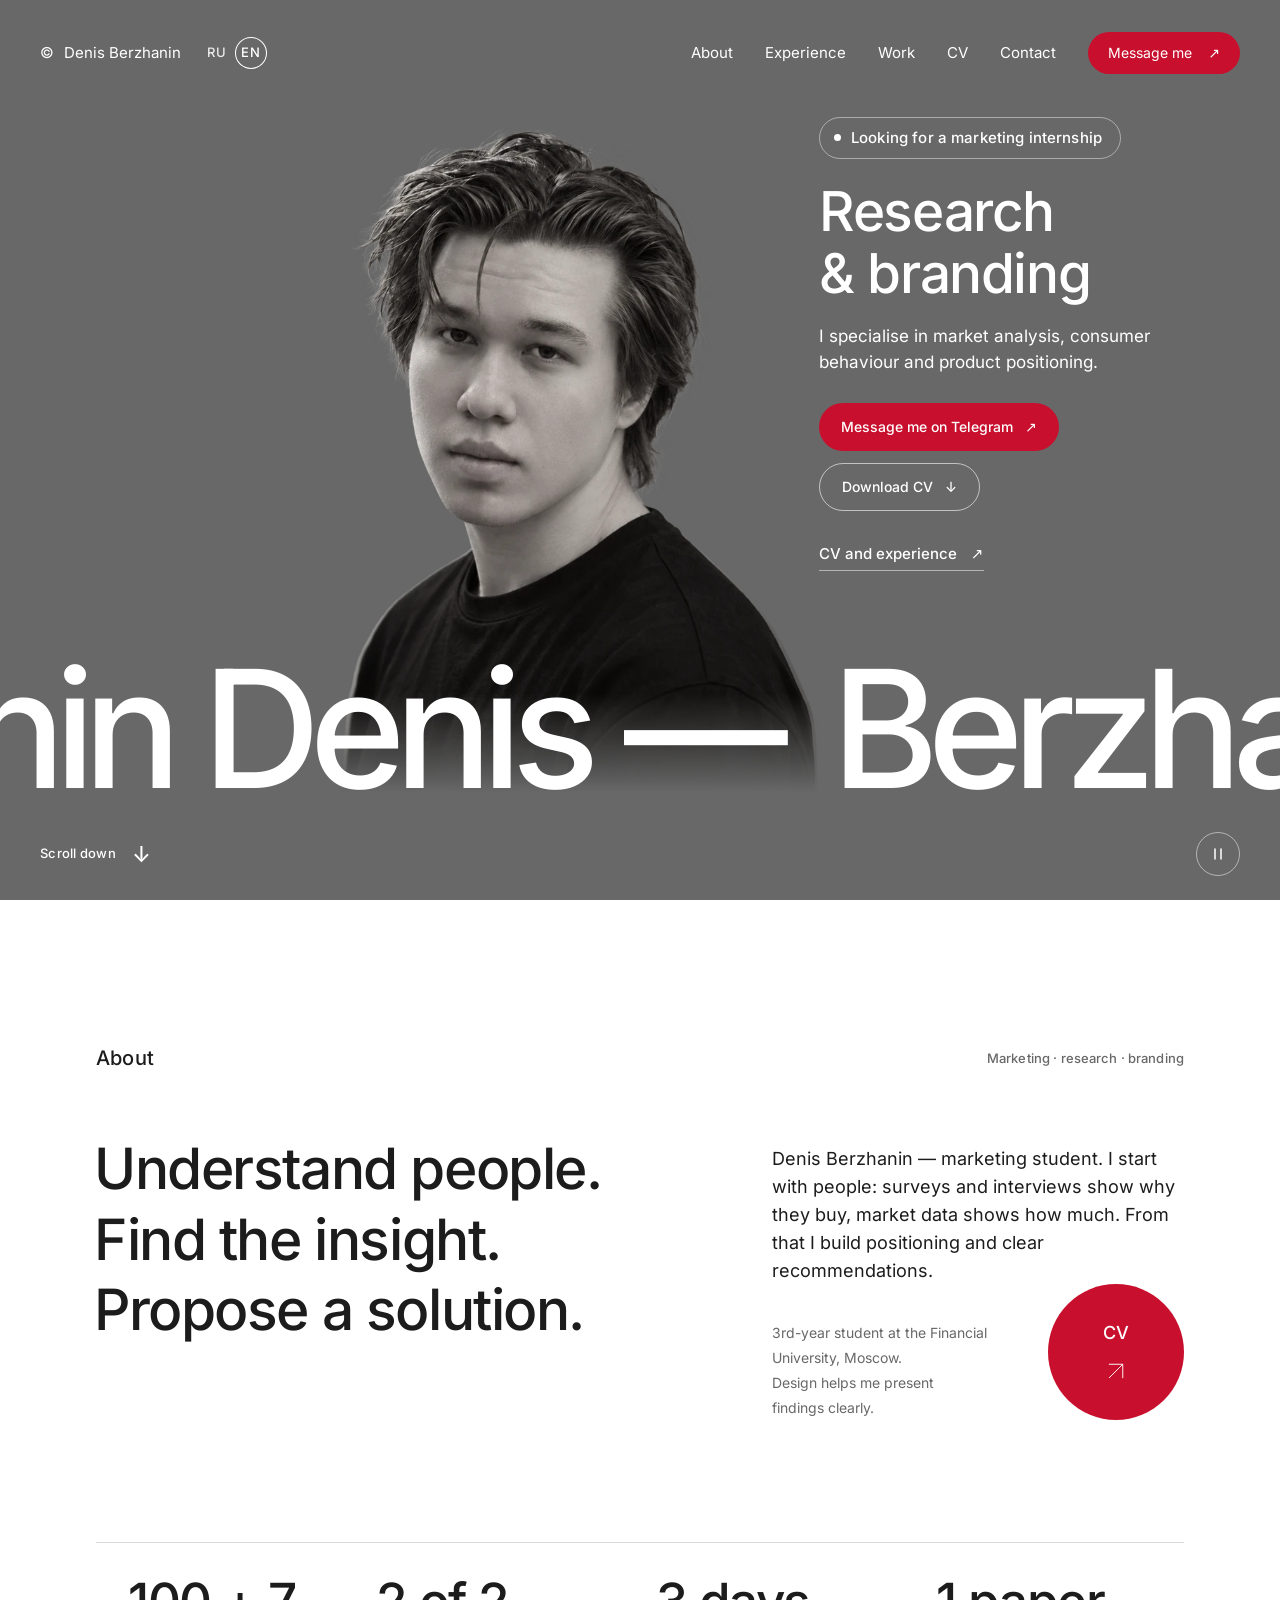
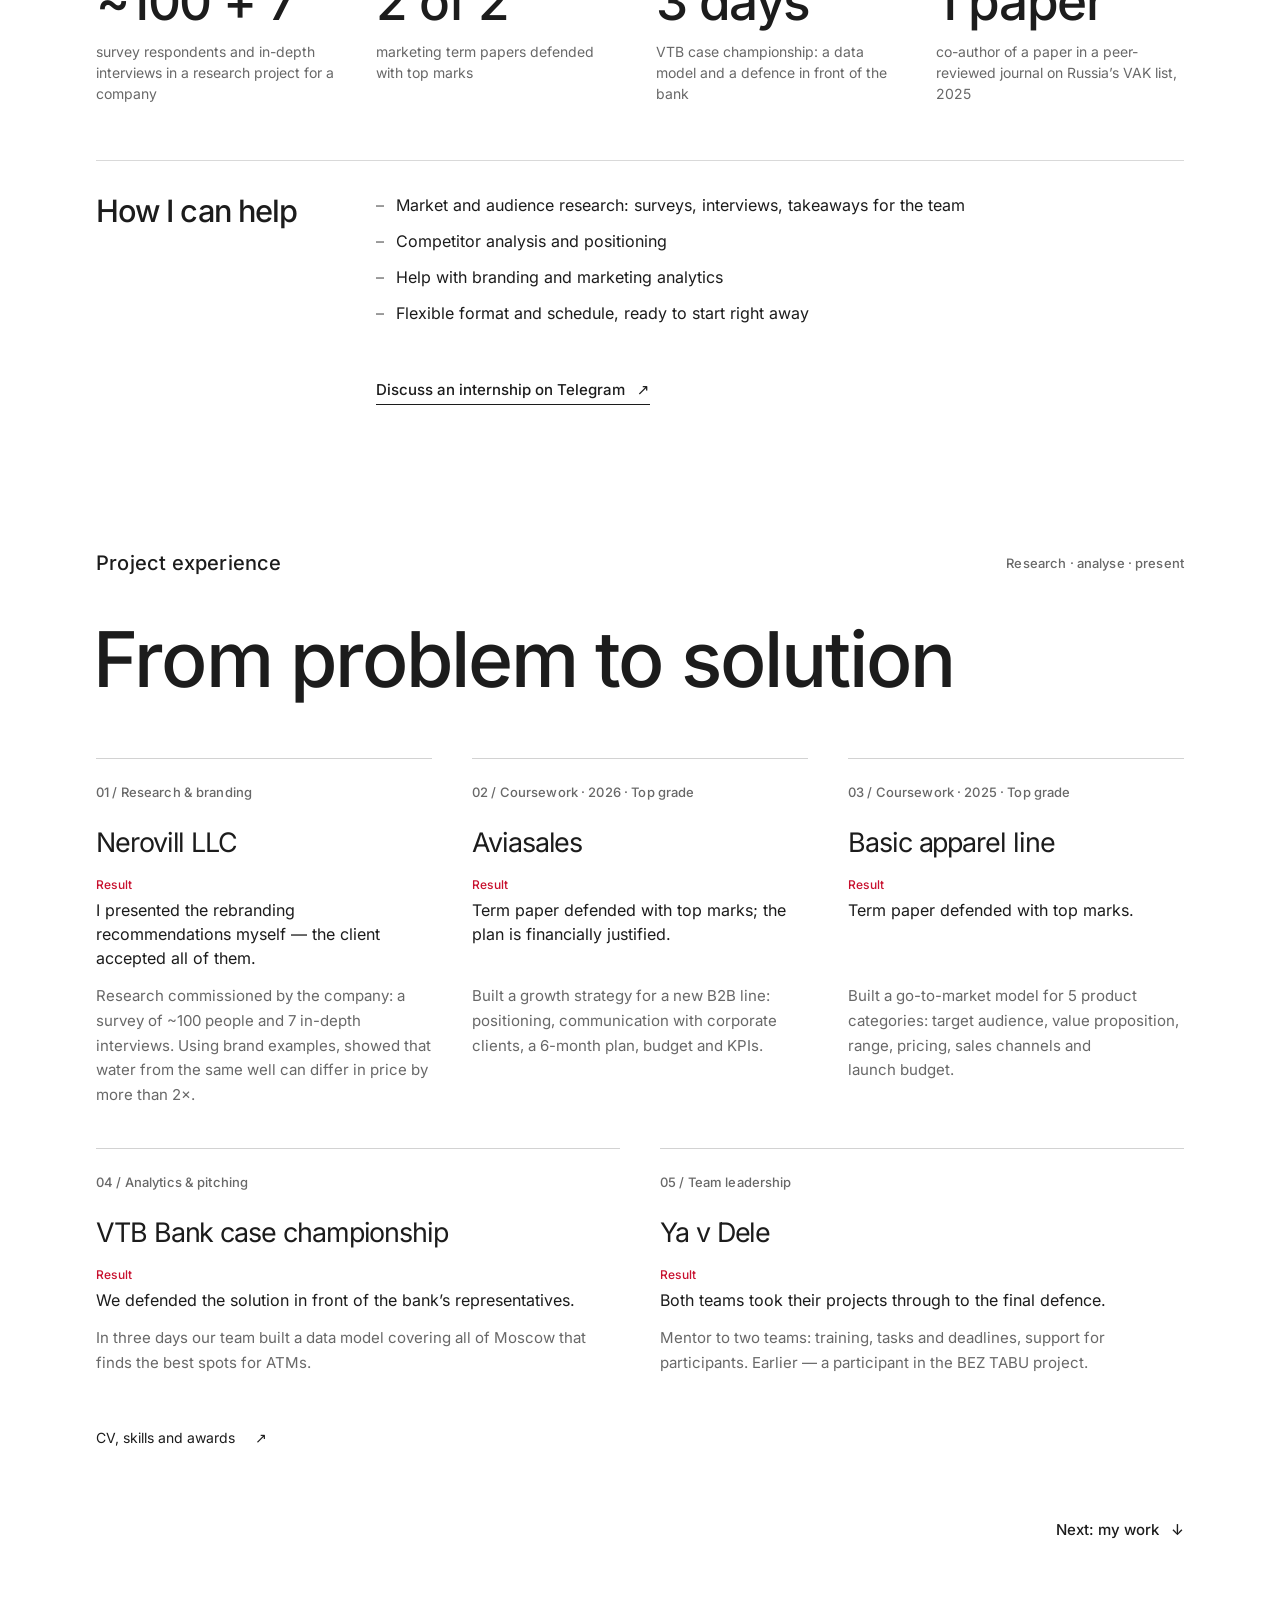
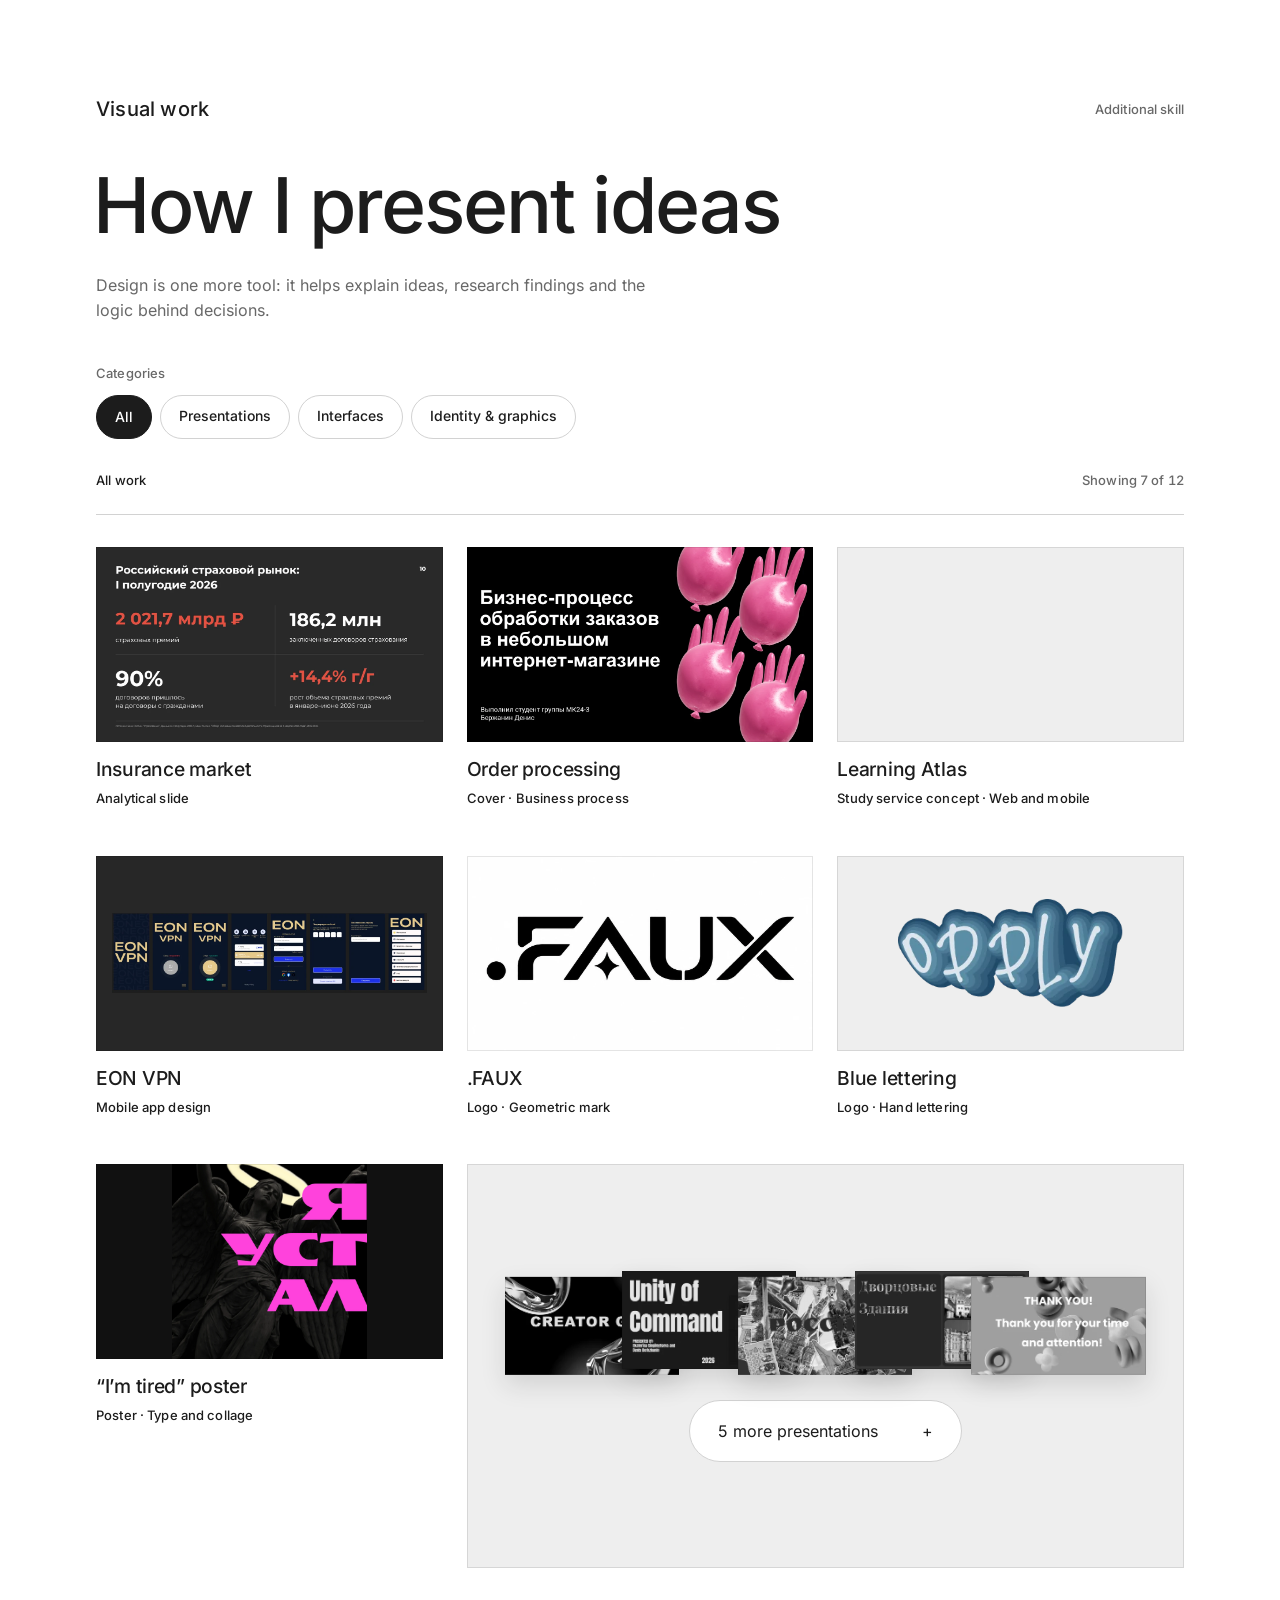
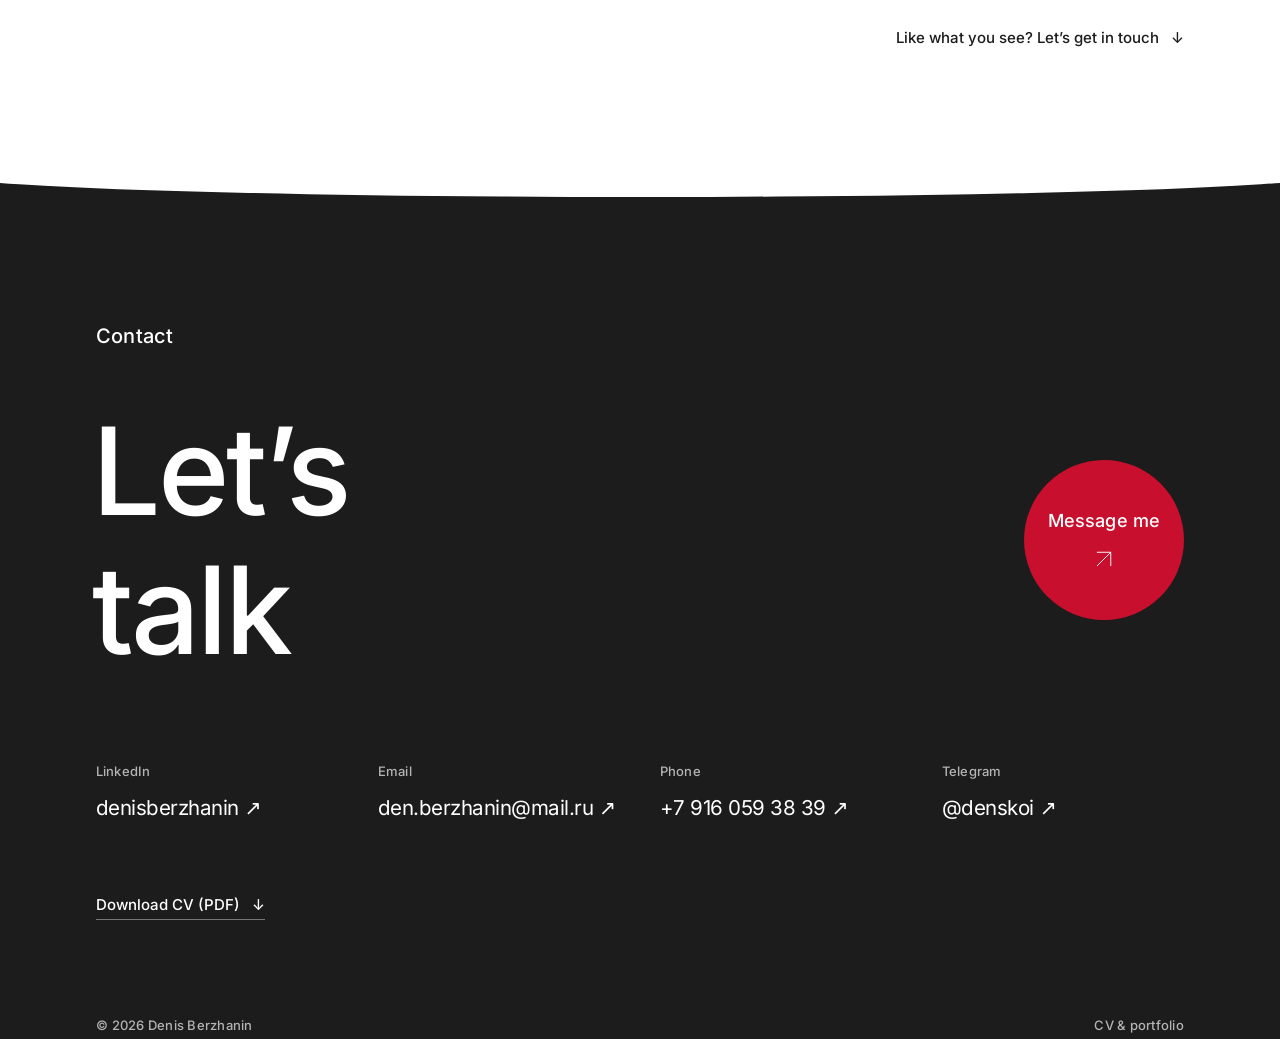
==== commit 53d449ac: "Крупные заголовки: оптическое выравнивание по левому краю Co-Authored-By: Claude Opus 5.5 <noreply@a" ====
--- a/en/index.html
+++ b/en/index.html
@@ -33,7 +33,7 @@
   <link rel="preload" href="../assets/fonts/Inter-cyr.woff2" as="font" type="font/woff2" crossorigin>
   <link rel="preload" href="../assets/fonts/InterDisplay500-cyr.woff2" as="font" type="font/woff2" crossorigin>
   <link rel="preload" href="../assets/fonts/Inter-lat.woff2" as="font" type="font/woff2" crossorigin>
-  <link rel="stylesheet" href="../styles.css?v=design-46">
+  <link rel="stylesheet" href="../styles.css?v=design-47">
     <link rel="stylesheet" href="../motion.css?v=motion-12">
   <script src="../motion-boot.js?v=motion-9"></script>
   <script src="../motion.js?v=motion-12" defer></script>
--- a/styles.css
+++ b/styles.css
@@ -1293,3 +1293,6 @@
   .contact:has(.contact-head) .contact-links a{display:block;padding:8px 0;border:0;font-size:15px}
   .contact:has(.contact-head) .contact-links a>span{margin-bottom:8px}
 }
+
+/* Крупные заголовки: оптически выровнять первую букву по левому краю колонки */
+.about h2,.portfolio-heading,.resume-heading h1,.resume-section-heading h2{margin-left:-.035em}
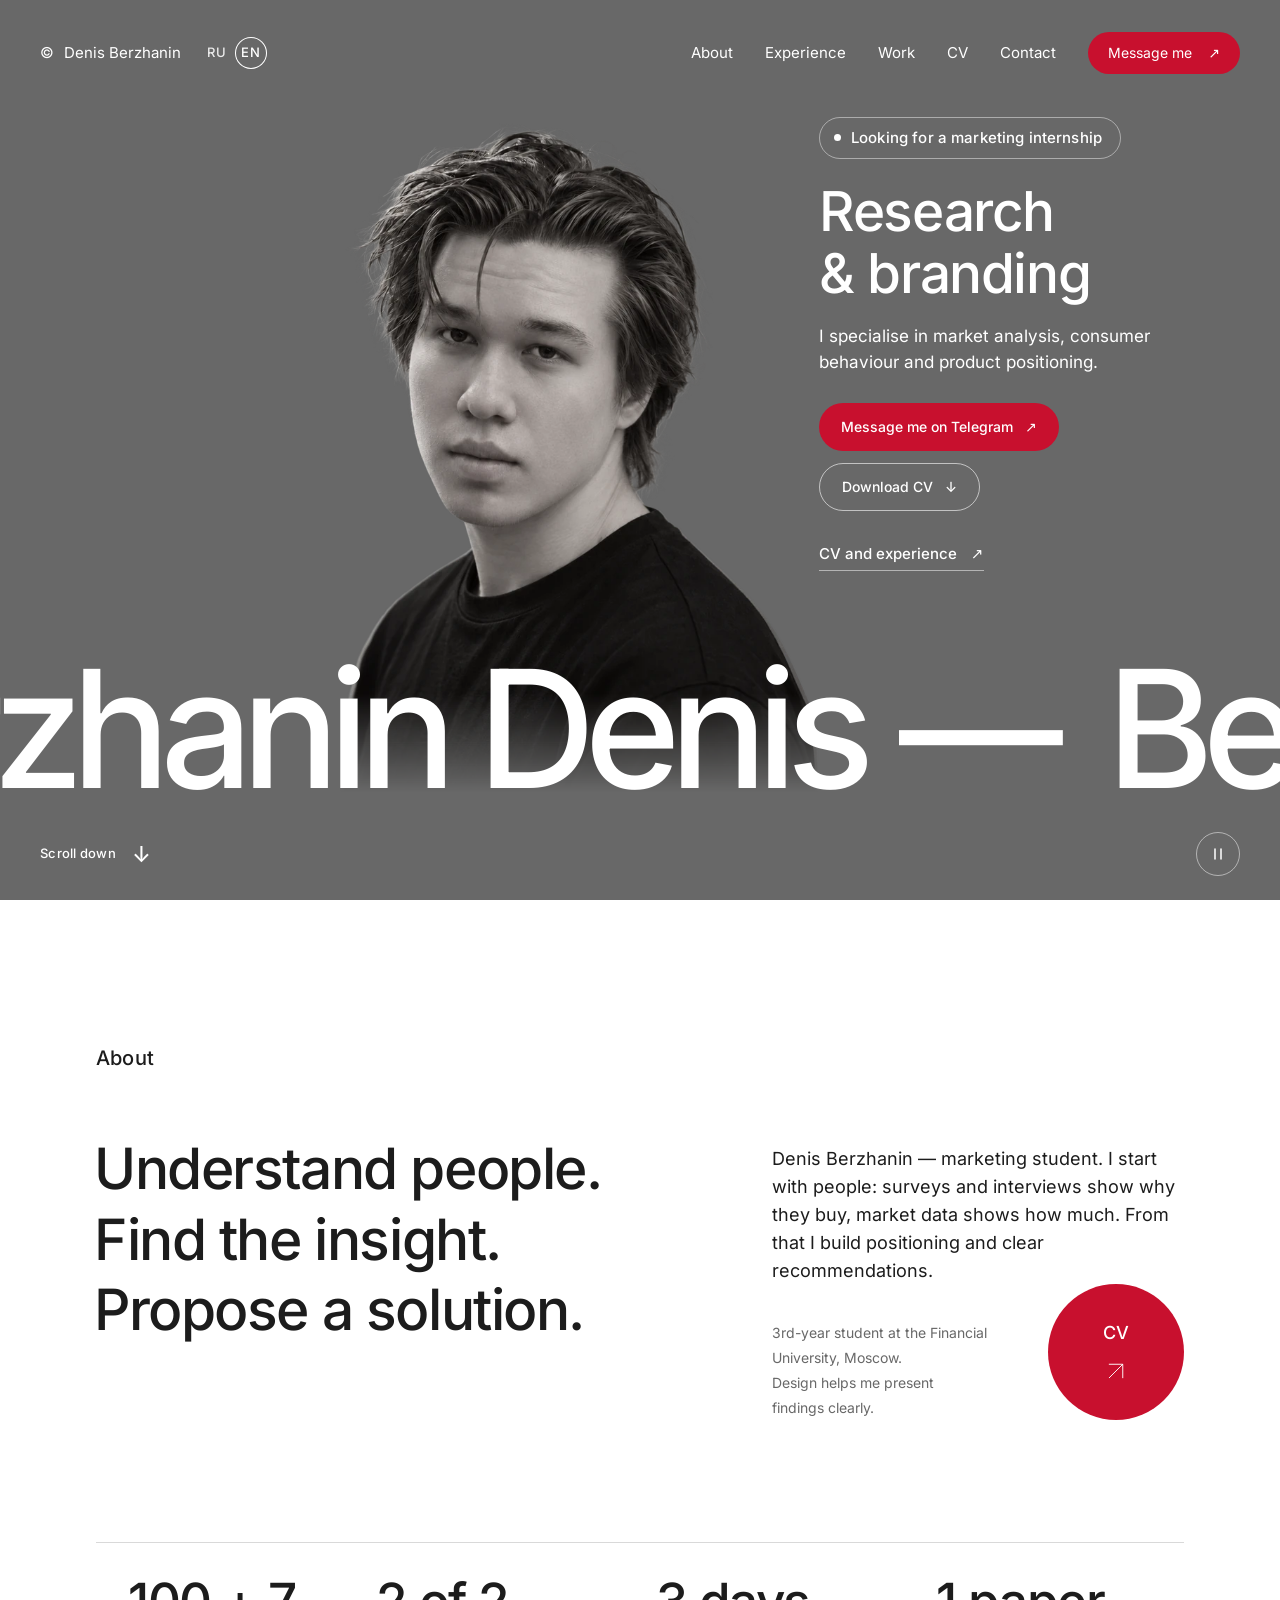
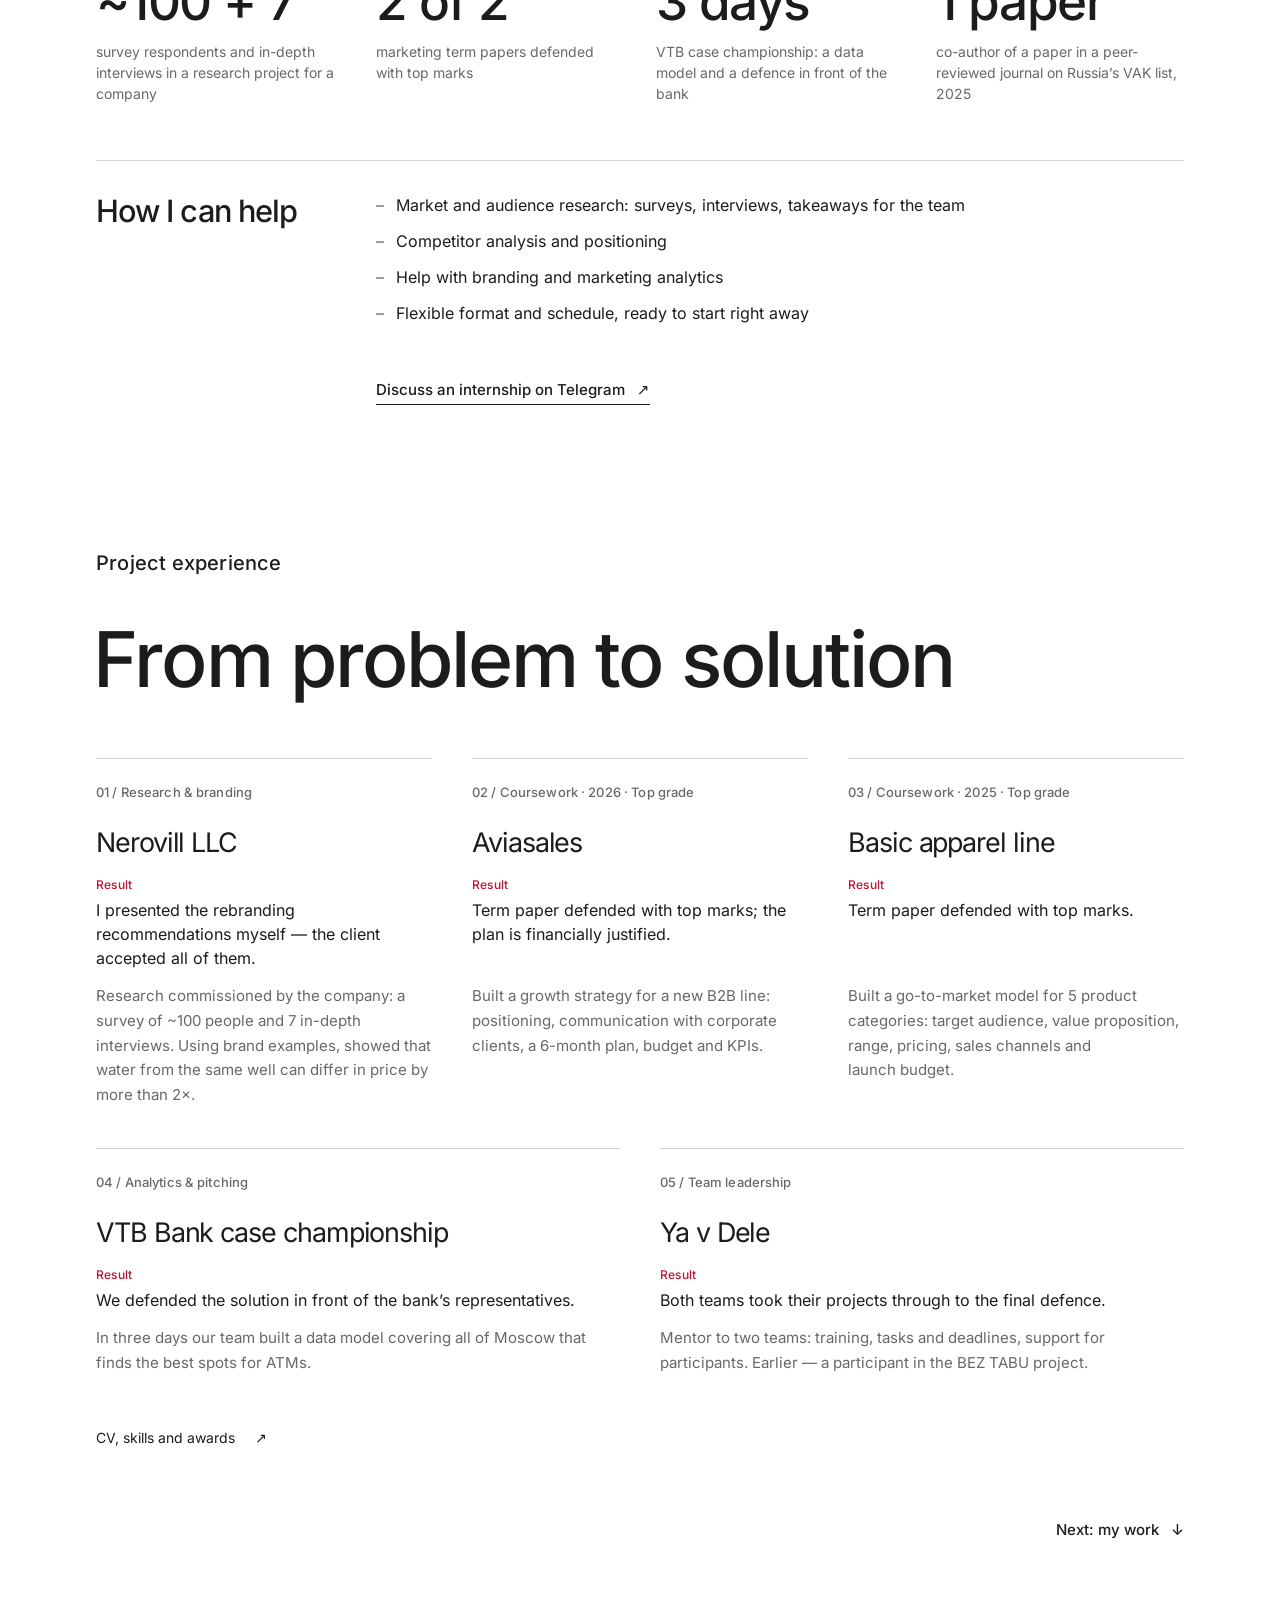
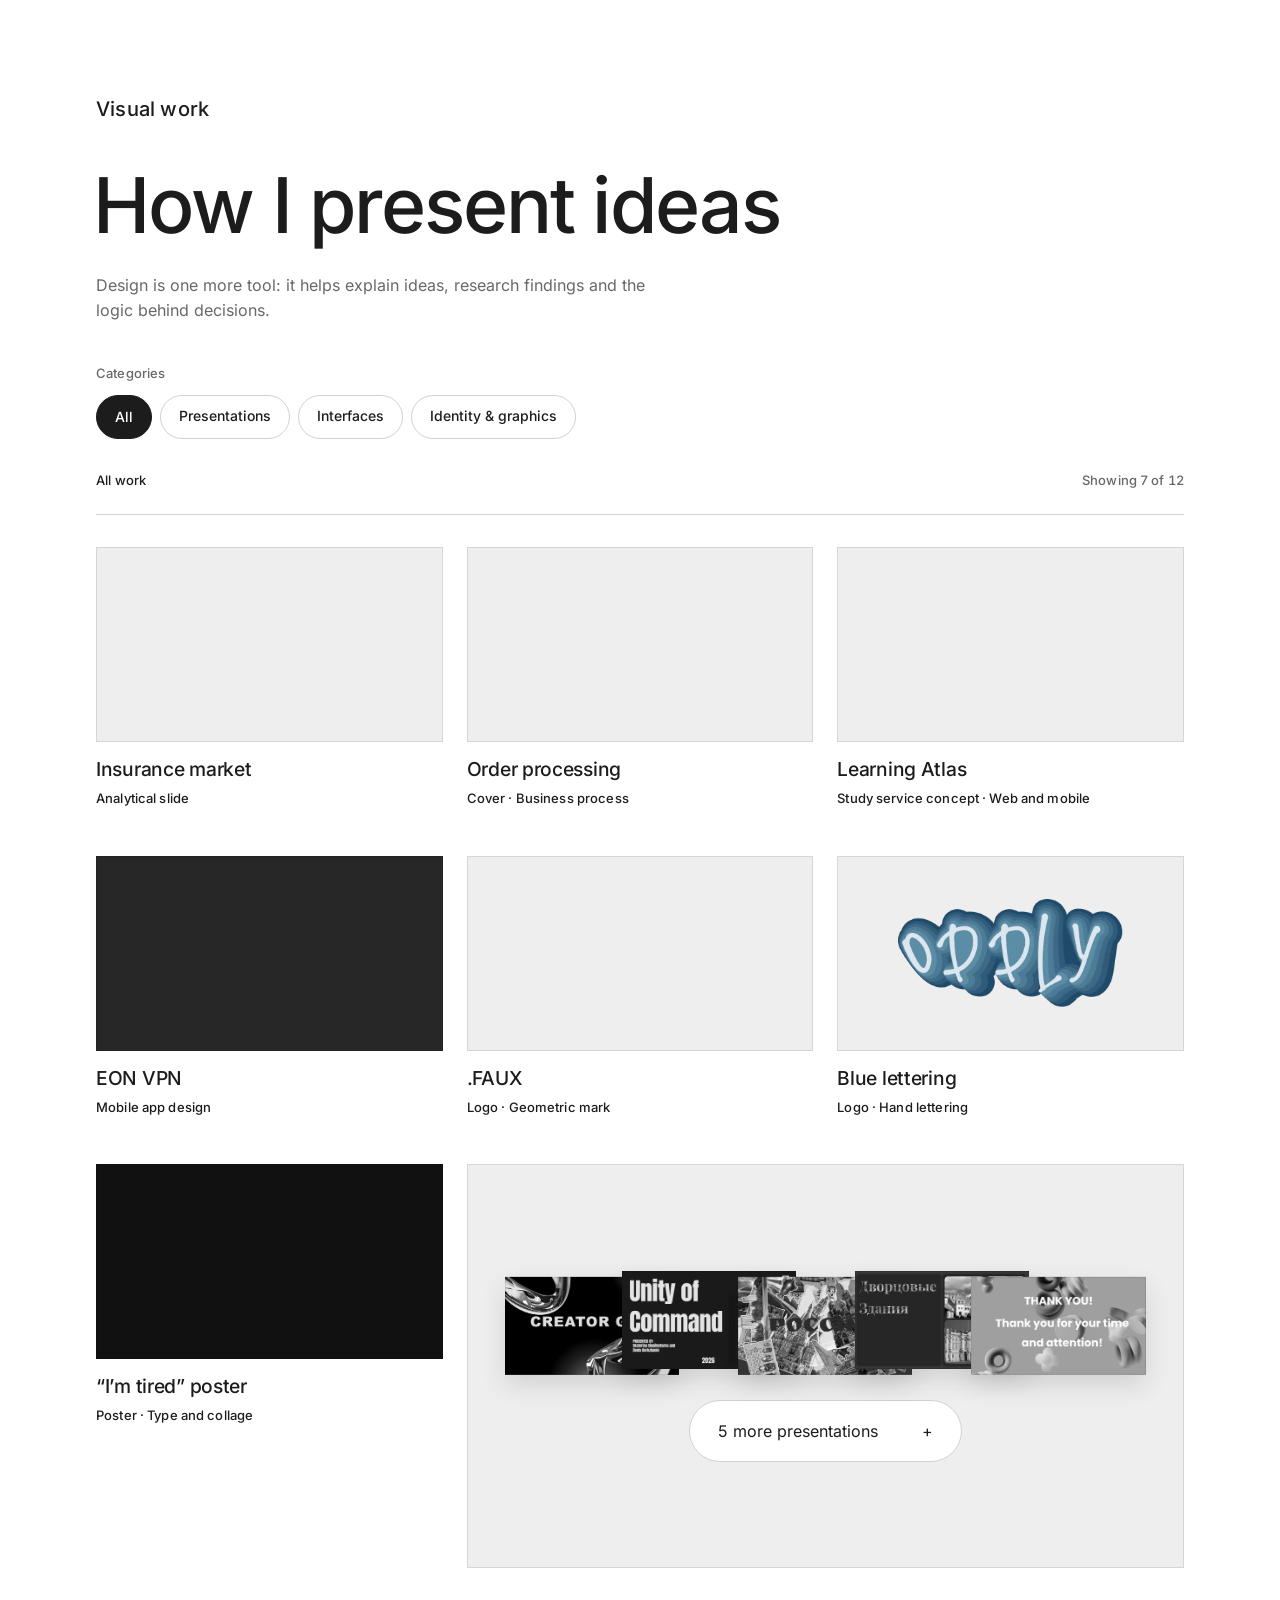
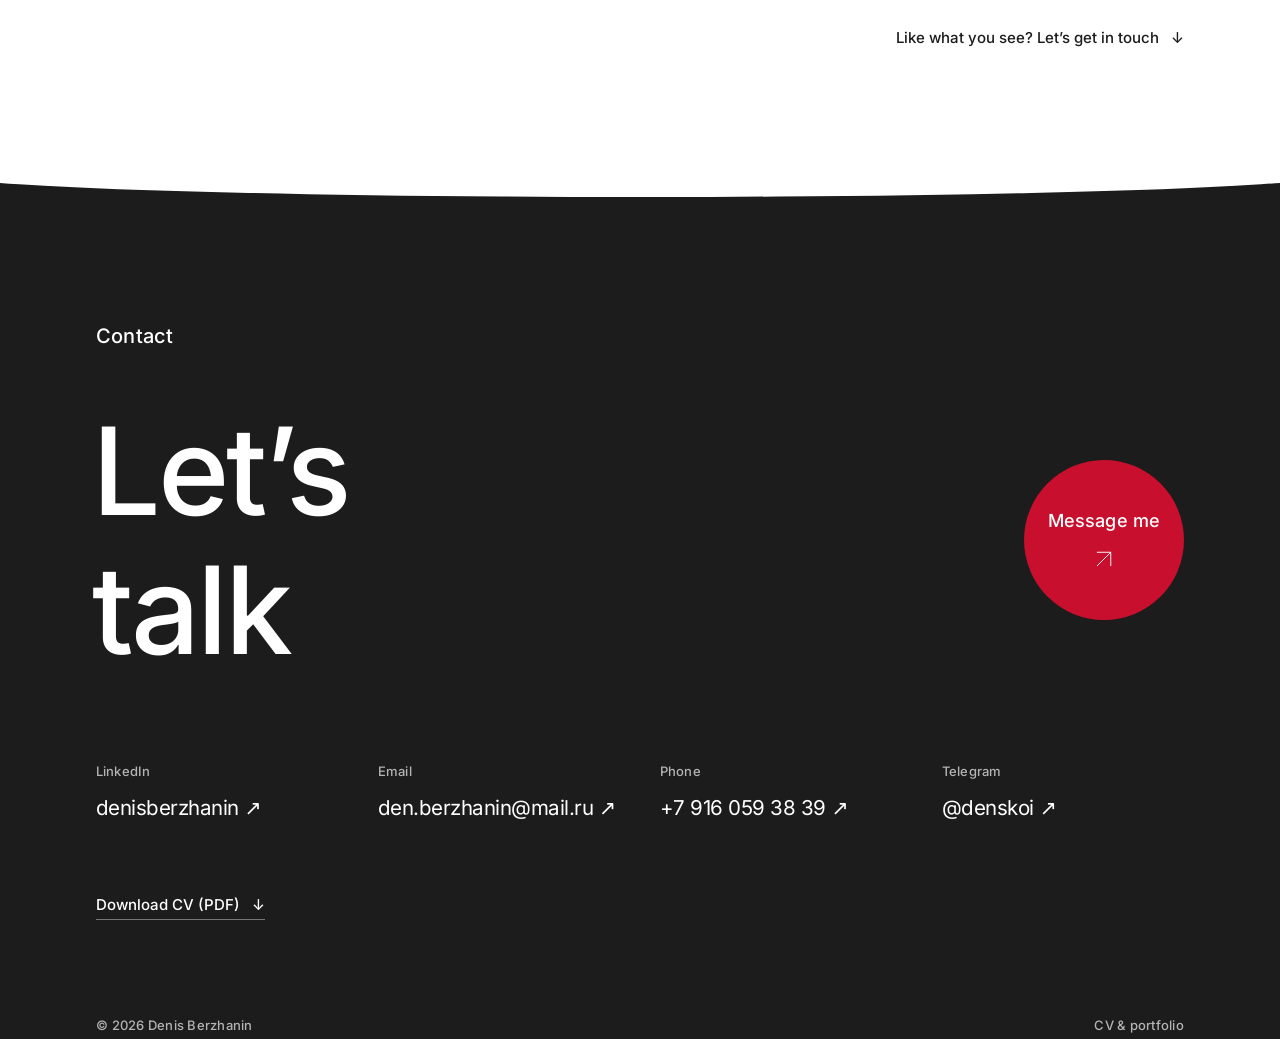
==== commit c9e5cb69: "Убрать серые подписи справа в шапках разделов главной Co-Authored-By: Claude Opus 5.5 <noreply@anthr" ====
--- a/en/index.html
+++ b/en/index.html
@@ -81,7 +81,7 @@
       <div class="hero-bottom"><a class="scroll-link" href="#about">Scroll down <span aria-hidden="true">↓</span></a><button class="pause-motion" type="button" aria-pressed="false" aria-label="Pause the moving name"><svg viewBox="0 0 16 16" aria-hidden="true"><path d="M5 3v10M11 3v10"/></svg></button></div>
     </section>
     <section id="about" class="about section-light">
-      <div class="section-top"><p class="eyebrow">About</p><span class="subtle">Marketing · research · branding</span></div>
+      <div class="section-top"><p class="eyebrow">About</p></div>
       <div class="about-grid">
         <div class="about-lead"><h2 data-reveal>Understand people.<br>Find the insight.<br>Propose a solution.</h2></div>
         <div class="about-aside" data-reveal><p>Denis Berzhanin — marketing student. I start with people: surveys and interviews show why they buy, market data shows how much. From that I build positioning and clear recommendations.</p><p class="subtle">3rd-year student at the Financial University, Moscow.<br>Design helps me present findings clearly.</p><a class="round-link magnetic" href="resume.html"><span>CV</span><svg viewBox="0 0 32 32" aria-hidden="true"><path d="M7 25L25 7M7 7h18v18"/></svg></a></div>
@@ -90,7 +90,7 @@
       <div class="about-useful" data-reveal><h3>How I can help</h3><ul><li>Market and audience research: surveys, interviews, takeaways for the team</li><li>Competitor analysis and positioning</li><li>Help with branding and marketing analytics</li><li>Flexible format and schedule, ready to start right away</li></ul><a class="text-link useful-cta" href="https://t.me/denskoi" target="_blank" rel="noopener">Discuss an internship on Telegram <span aria-hidden="true">↗</span></a></div>
     </section>
     <section id="experience" class="marketing-experience section-light" aria-labelledby="experience-title">
-      <div class="section-top"><p class="eyebrow">Project experience</p><span class="subtle">Research · analyse · present</span></div>
+      <div class="section-top"><p class="eyebrow">Project experience</p></div>
       <h2 id="experience-title" class="portfolio-heading">From problem to solution</h2>
       <div class="experience-list">
         <article class="experience-item" data-reveal><p class="eyebrow">01 / Research &amp; branding</p><h3>Nerovill LLC</h3><p class="experience-result"><b>Result</b>I presented the rebranding recommendations myself — the client accepted all of them.</p><p>Research commissioned by the company: a survey of ~100 people and 7 in-depth interviews. Using brand examples, showed that water from the same well can differ in price by more than 2×.</p></article>
@@ -103,7 +103,7 @@
       <a class="next-step" href="#projects">Next: my work <span aria-hidden="true">↓</span></a>
     </section>
     <section id="projects" class="projects section-light" aria-labelledby="projects-title">
-      <div class="section-top"><p class="eyebrow">Visual work</p><span class="subtle">Additional skill</span></div>
+      <div class="section-top"><p class="eyebrow">Visual work</p></div>
       <h2 id="projects-title" class="portfolio-heading">How I present ideas</h2>
       <p class="portfolio-intro">Design is one more tool: it helps explain ideas, research findings and the logic behind decisions.</p>
       <div class="portfolio-filters" role="group" aria-label="Work filters">
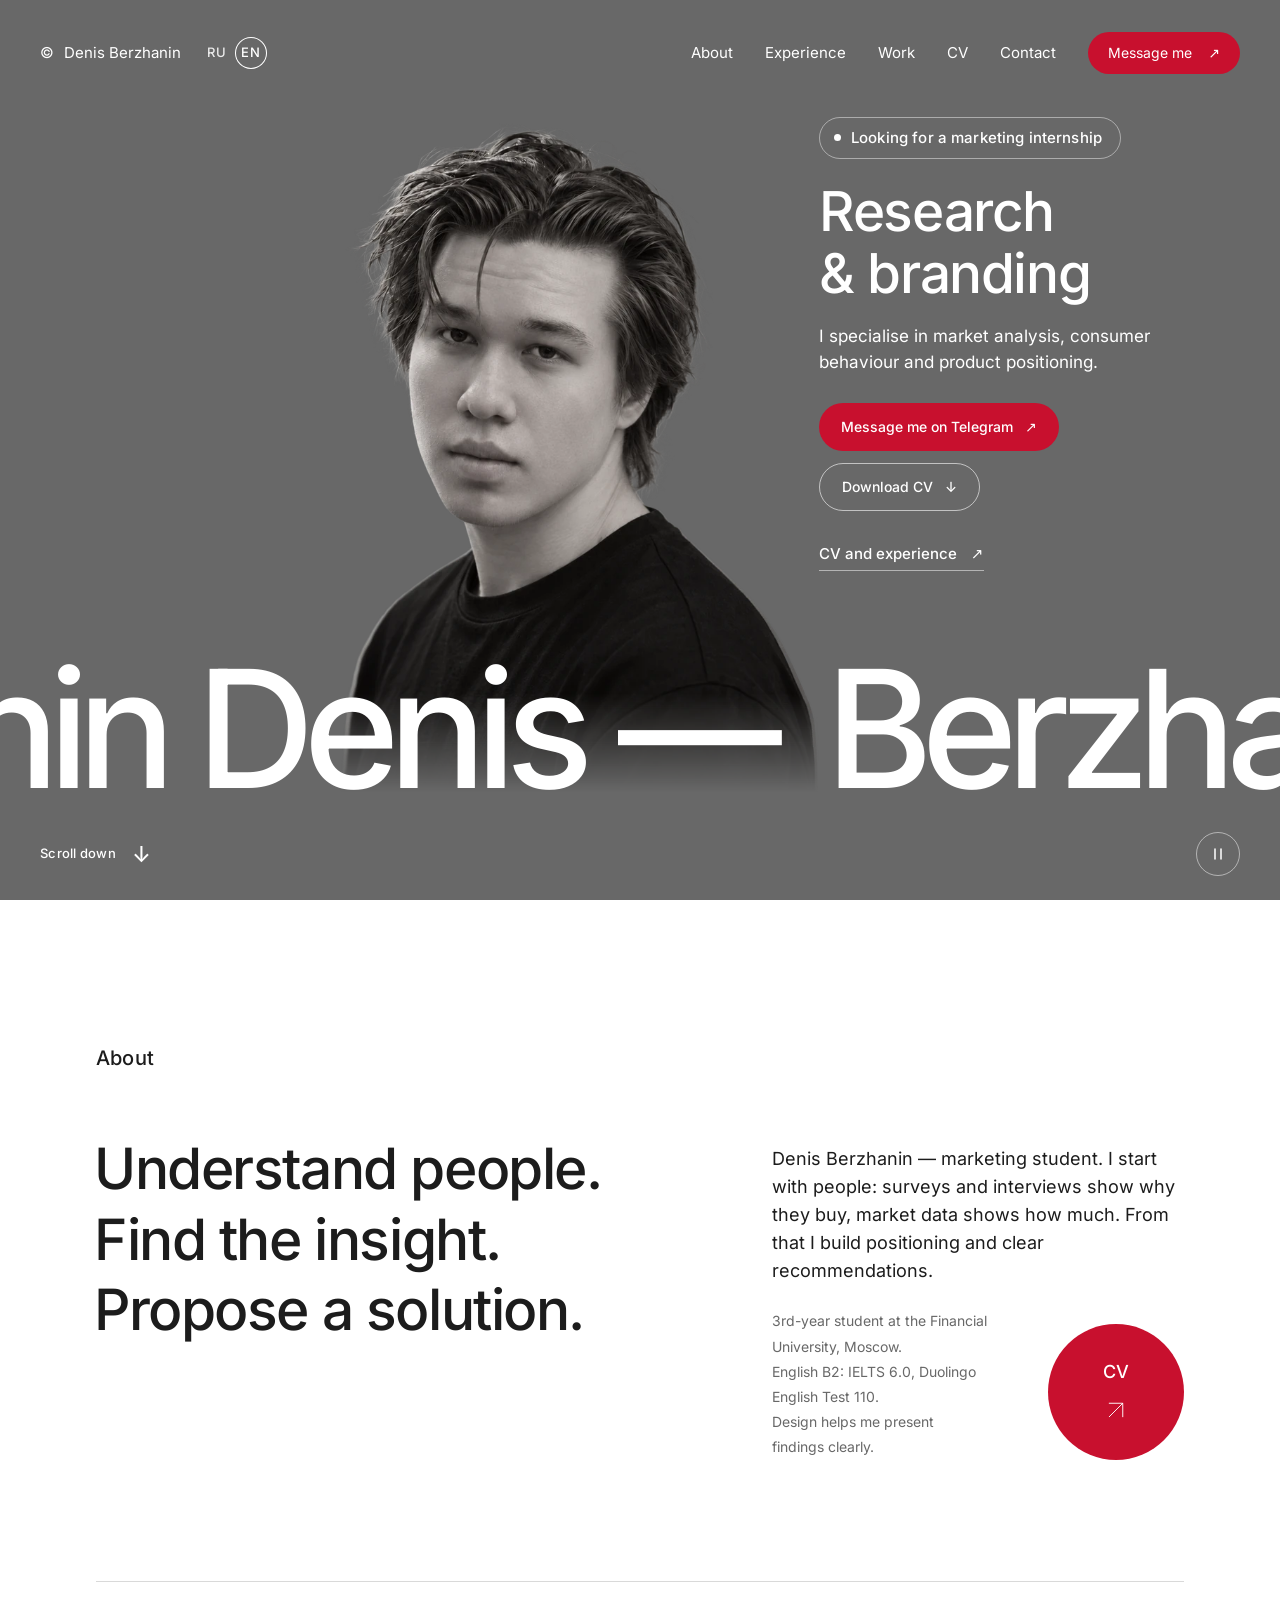
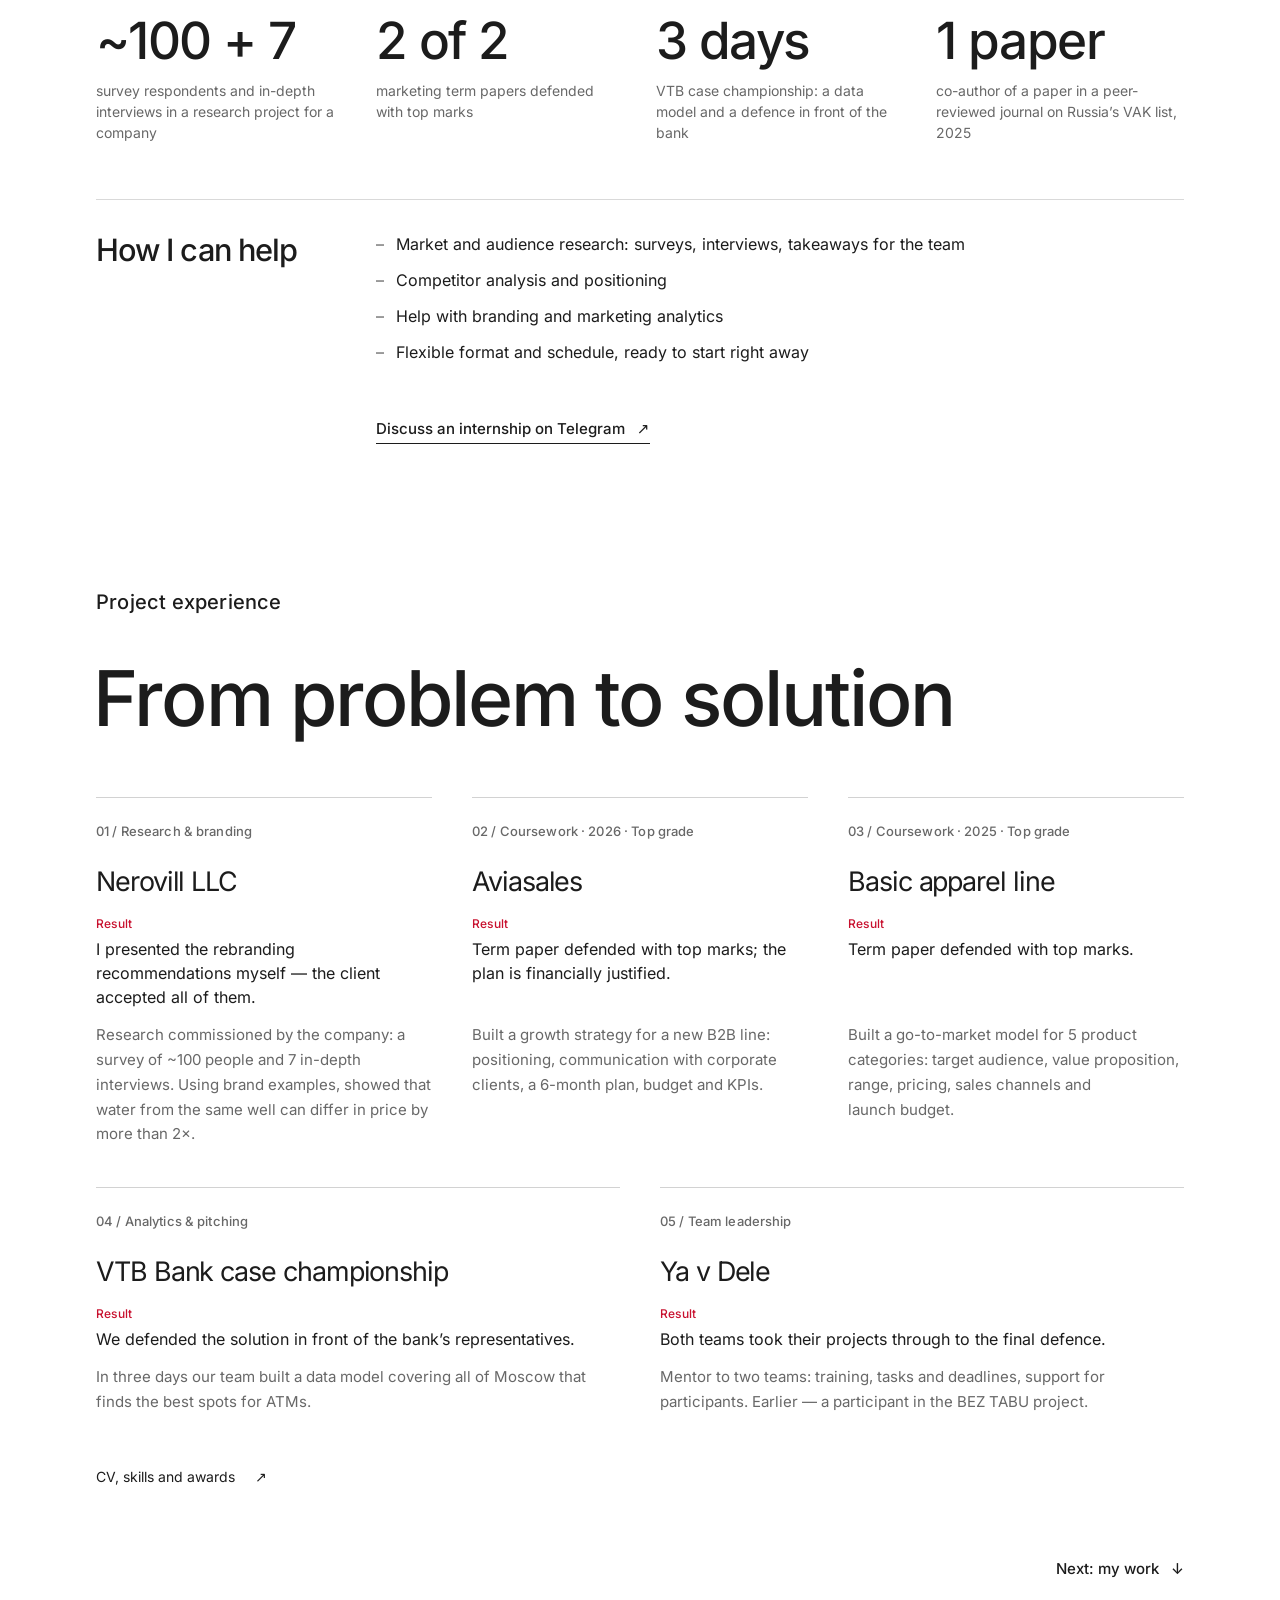
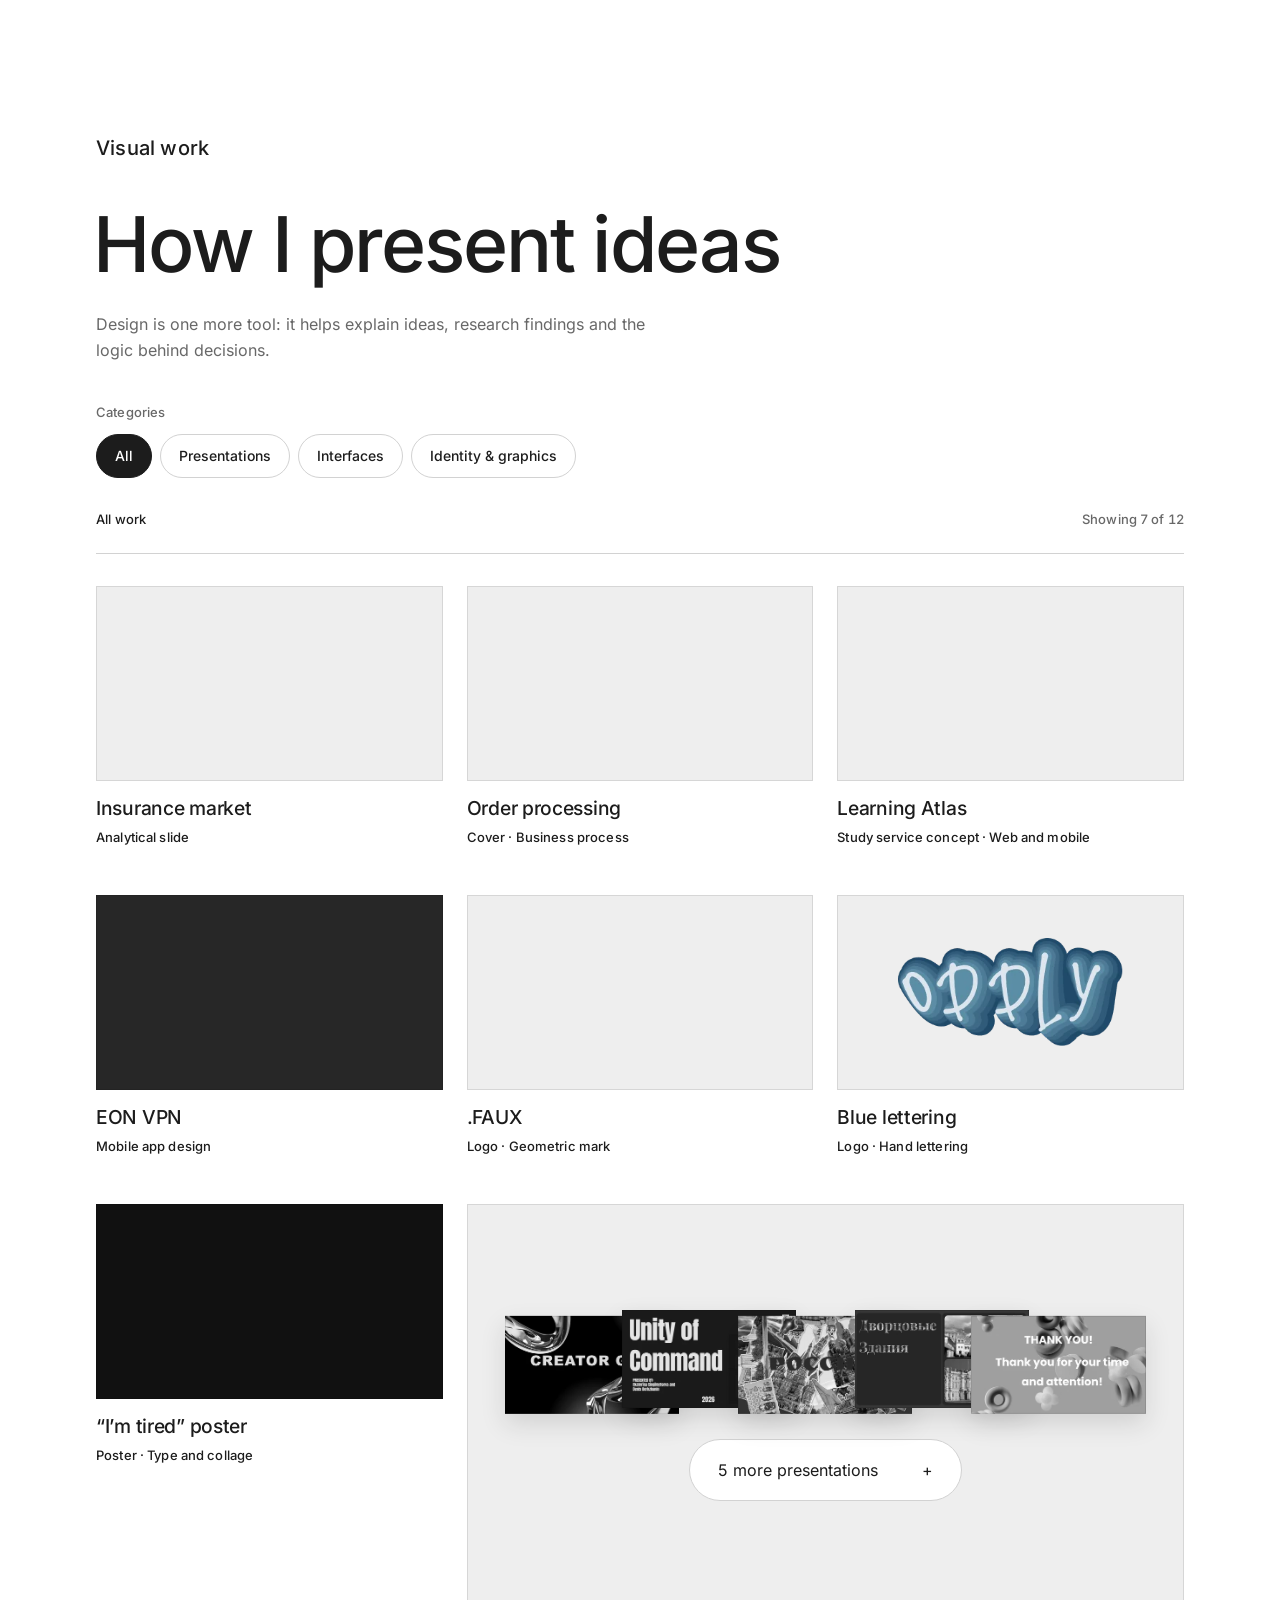
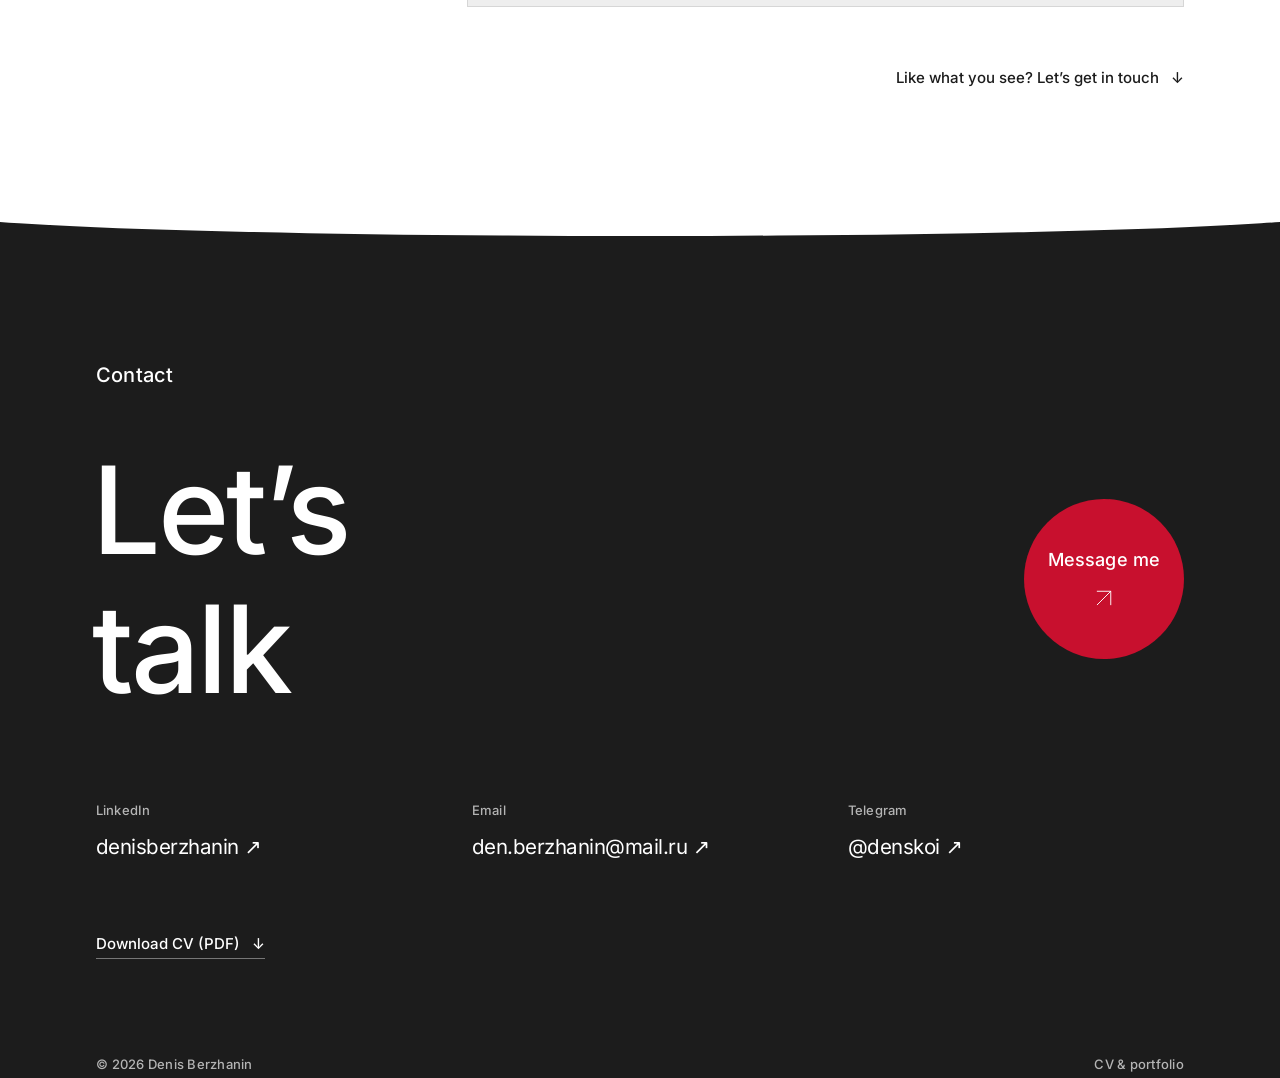
==== commit 4d1b076e: "Убрать телефон с сайта, строка про английский в «Обо мне», автопереход на EN из LinkedIn Co-Authored" ====
--- a/en/index.html
+++ b/en/index.html
@@ -7,6 +7,7 @@
   <link rel="alternate" hreflang="ru" href="https://denisberzh.github.io/">
   <link rel="alternate" hreflang="en" href="https://denisberzh.github.io/en/">
   <link rel="alternate" hreflang="x-default" href="https://denisberzh.github.io/">
+  <script>(function(){try{var d=document.documentElement;if(d.lang!=='ru')return;if(!/[?&]utm_source=linkedin(&|$)/i.test(location.search))return;if(localStorage.getItem('lang-choice'))return;var l=document.querySelector('link[rel=alternate][hreflang=en]');if(l)location.replace(l.href+location.search+location.hash)}catch(e){}})();document.addEventListener('click',function(e){var a=e.target.closest&&e.target.closest('.lang-switch a');if(a)try{localStorage.setItem('lang-choice',document.documentElement.lang==='ru'?'en':'ru')}catch(x){}})</script>
   <link rel="canonical" href="https://denisberzh.github.io/en/">
   <meta property="og:type" content="website">
   <meta property="og:locale" content="en_US">
@@ -33,7 +34,7 @@
   <link rel="preload" href="../assets/fonts/Inter-cyr.woff2" as="font" type="font/woff2" crossorigin>
   <link rel="preload" href="../assets/fonts/InterDisplay500-cyr.woff2" as="font" type="font/woff2" crossorigin>
   <link rel="preload" href="../assets/fonts/Inter-lat.woff2" as="font" type="font/woff2" crossorigin>
-  <link rel="stylesheet" href="../styles.css?v=design-47">
+  <link rel="stylesheet" href="../styles.css?v=design-49">
     <link rel="stylesheet" href="../motion.css?v=motion-12">
   <script src="../motion-boot.js?v=motion-9"></script>
   <script src="../motion.js?v=motion-12" defer></script>
@@ -84,7 +85,7 @@
       <div class="section-top"><p class="eyebrow">About</p></div>
       <div class="about-grid">
         <div class="about-lead"><h2 data-reveal>Understand people.<br>Find the insight.<br>Propose a solution.</h2></div>
-        <div class="about-aside" data-reveal><p>Denis Berzhanin — marketing student. I start with people: surveys and interviews show why they buy, market data shows how much. From that I build positioning and clear recommendations.</p><p class="subtle">3rd-year student at the Financial University, Moscow.<br>Design helps me present findings clearly.</p><a class="round-link magnetic" href="resume.html"><span>CV</span><svg viewBox="0 0 32 32" aria-hidden="true"><path d="M7 25L25 7M7 7h18v18"/></svg></a></div>
+        <div class="about-aside" data-reveal><p>Denis Berzhanin — marketing student. I start with people: surveys and interviews show why they buy, market data shows how much. From that I build positioning and clear recommendations.</p><p class="subtle">3rd-year student at the Financial University, Moscow.<br>English B2: IELTS 6.0, Duolingo English Test 110.<br>Design helps me present findings clearly.</p><a class="round-link magnetic" href="resume.html"><span>CV</span><svg viewBox="0 0 32 32" aria-hidden="true"><path d="M7 25L25 7M7 7h18v18"/></svg></a></div>
       <ul class="about-facts" data-reveal aria-label="Key results at a glance"><li><b>~100 + 7</b><span>survey respondents and in-depth interviews in a research project for a company</span></li><li><b>2 of 2</b><span>marketing term papers defended with top marks</span></li><li><b>3 days</b><span>VTB case championship: a data model and a defence in front of the bank</span></li><li><b>1 paper</b><span>co-author of a paper in a peer-reviewed journal on Russia’s VAK list, 2025</span></li></ul>
       </div>
       <div class="about-useful" data-reveal><h3>How I can help</h3><ul><li>Market and audience research: surveys, interviews, takeaways for the team</li><li>Competitor analysis and positioning</li><li>Help with branding and marketing analytics</li><li>Flexible format and schedule, ready to start right away</li></ul><a class="text-link useful-cta" href="https://t.me/denskoi" target="_blank" rel="noopener">Discuss an internship on Telegram <span aria-hidden="true">↗</span></a></div>
@@ -173,7 +174,6 @@
       <div class="contact-links" role="group" aria-label="Get in touch">
         <a href="https://www.linkedin.com/in/denisberzhanin/" target="_blank" rel="noopener"><span>LinkedIn</span>denisberzhanin ↗</a>
         <a href="mailto:den.berzhanin@mail.ru"><span>Email</span>den.berzhanin@mail.ru ↗</a>
-        <a href="tel:+79160593839"><span>Phone</span>+7&nbsp;916&nbsp;059&nbsp;38&nbsp;39 ↗</a>
         <a href="https://t.me/denskoi" target="_blank" rel="noopener"><span>Telegram</span>@denskoi ↗</a>
       </div>
       <a class="contact-cv" href="../assets/denis-berzhanin-cv-en.pdf" download>Download CV (PDF) <span aria-hidden="true">↓</span></a>
--- a/styles.css
+++ b/styles.css
@@ -1281,15 +1281,14 @@
 .contact-head{margin-top:56px;display:flex;align-items:center;justify-content:space-between;gap:32px}
 .contact-head h2{margin:0 0 0 -.035em;font-size:clamp(44px,9.5vw,150px)}
 .contact-head .round-link{margin:0;width:160px;height:160px;flex-shrink:0}
-.contact:has(.contact-head) .contact-links{display:grid;grid-template-columns:repeat(4,minmax(0,1fr));gap:32px 40px;margin-top:80px}
-@media(max-width:1100px){.contact:has(.contact-head) .contact-links{grid-template-columns:repeat(2,minmax(0,1fr))}}
+.contact:has(.contact-head) .contact-links{display:grid;grid-template-columns:repeat(3,minmax(0,1fr));gap:32px 40px;margin-top:80px}
 .contact:has(.contact-head) .contact-links a{font-size:clamp(16px,1.6vw,24px);white-space:nowrap;overflow-wrap:normal}
 .contact:has(.contact-head) .contact-cv{margin-top:48px}
 @media(max-width:600px){
   .contact-head h2{font-size:clamp(36px,11vw,53px)}
   .contact-head{flex-direction:column;align-items:stretch;gap:32px}
   .contact-head .round-link{align-self:center;width:112px;height:112px;font-size:13px;gap:10px}
-  .contact:has(.contact-head) .contact-links{display:grid;grid-template-columns:1fr 1fr;gap:12px 16px;margin-top:40px}
+  .contact:has(.contact-head) .contact-links{display:grid;grid-template-columns:1fr;gap:4px;margin-top:40px}
   .contact:has(.contact-head) .contact-links a{display:block;padding:8px 0;border:0;font-size:15px}
   .contact:has(.contact-head) .contact-links a>span{margin-bottom:8px}
 }
